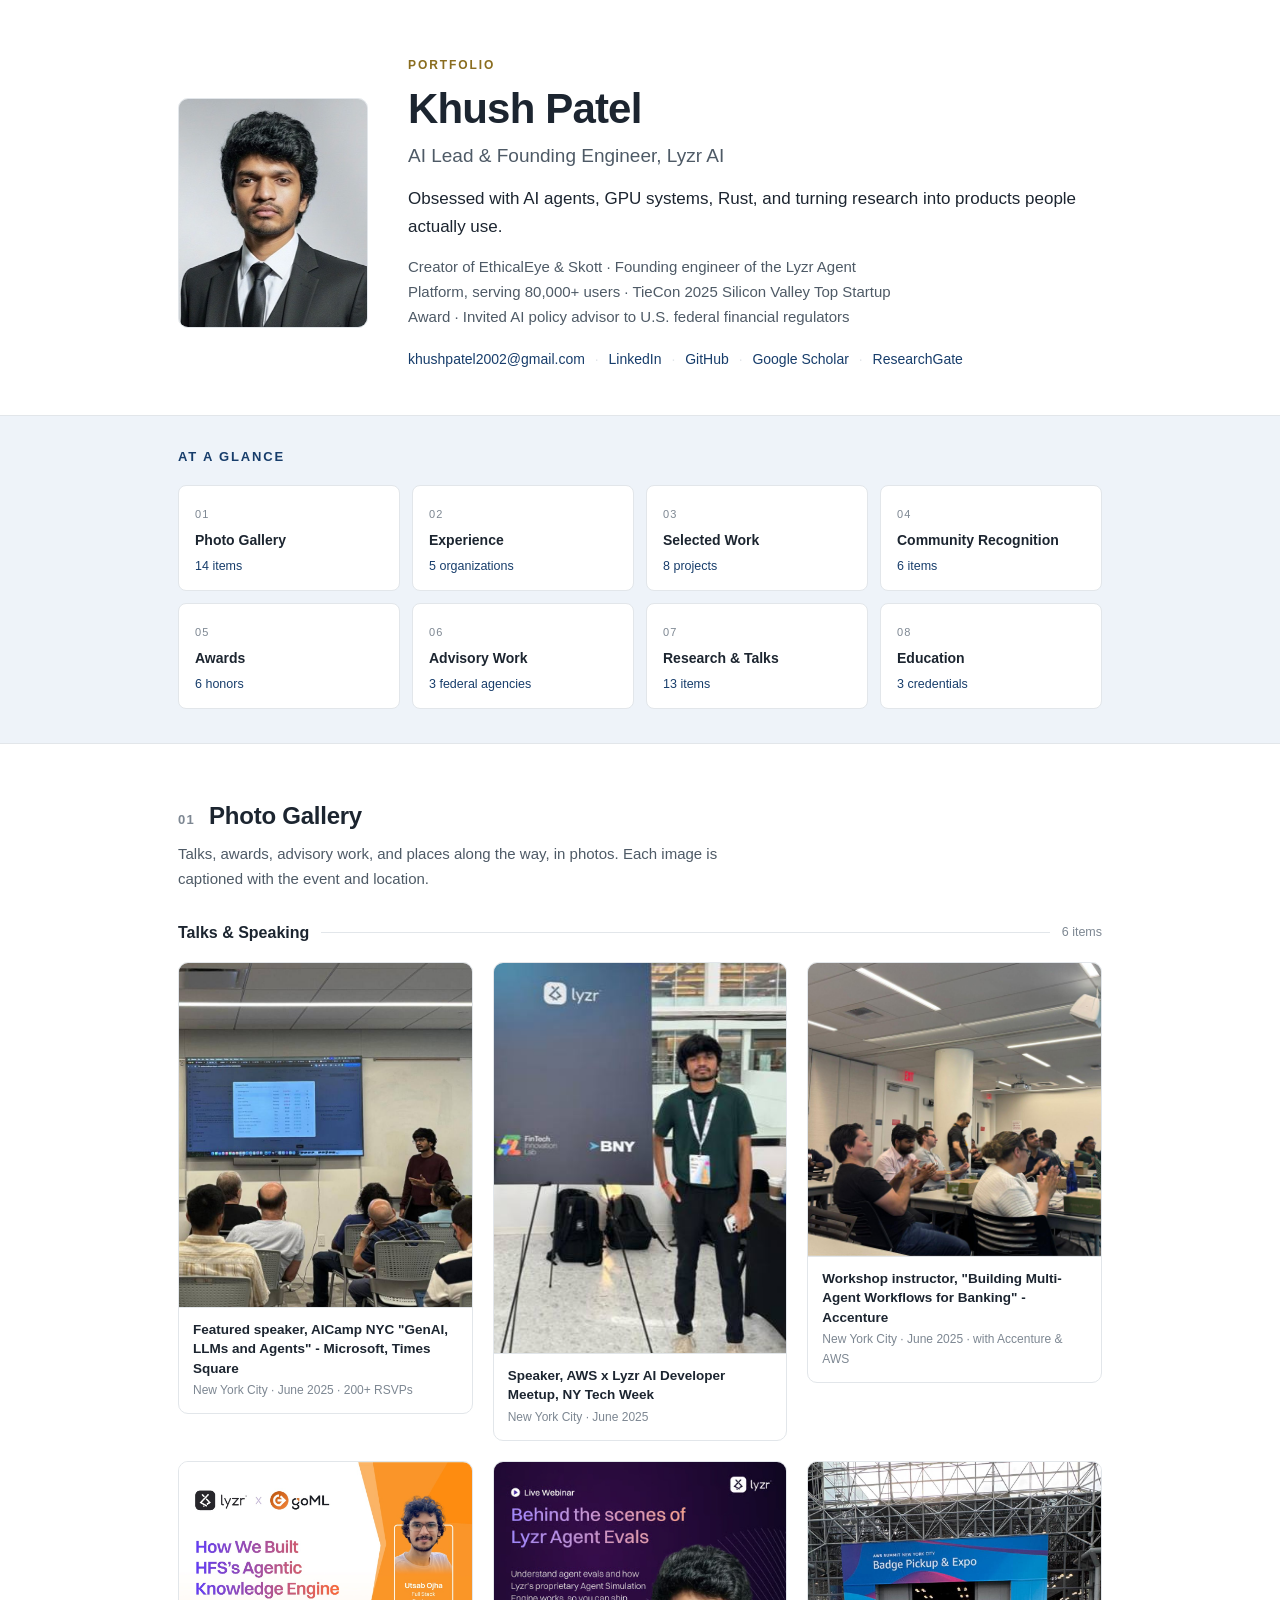
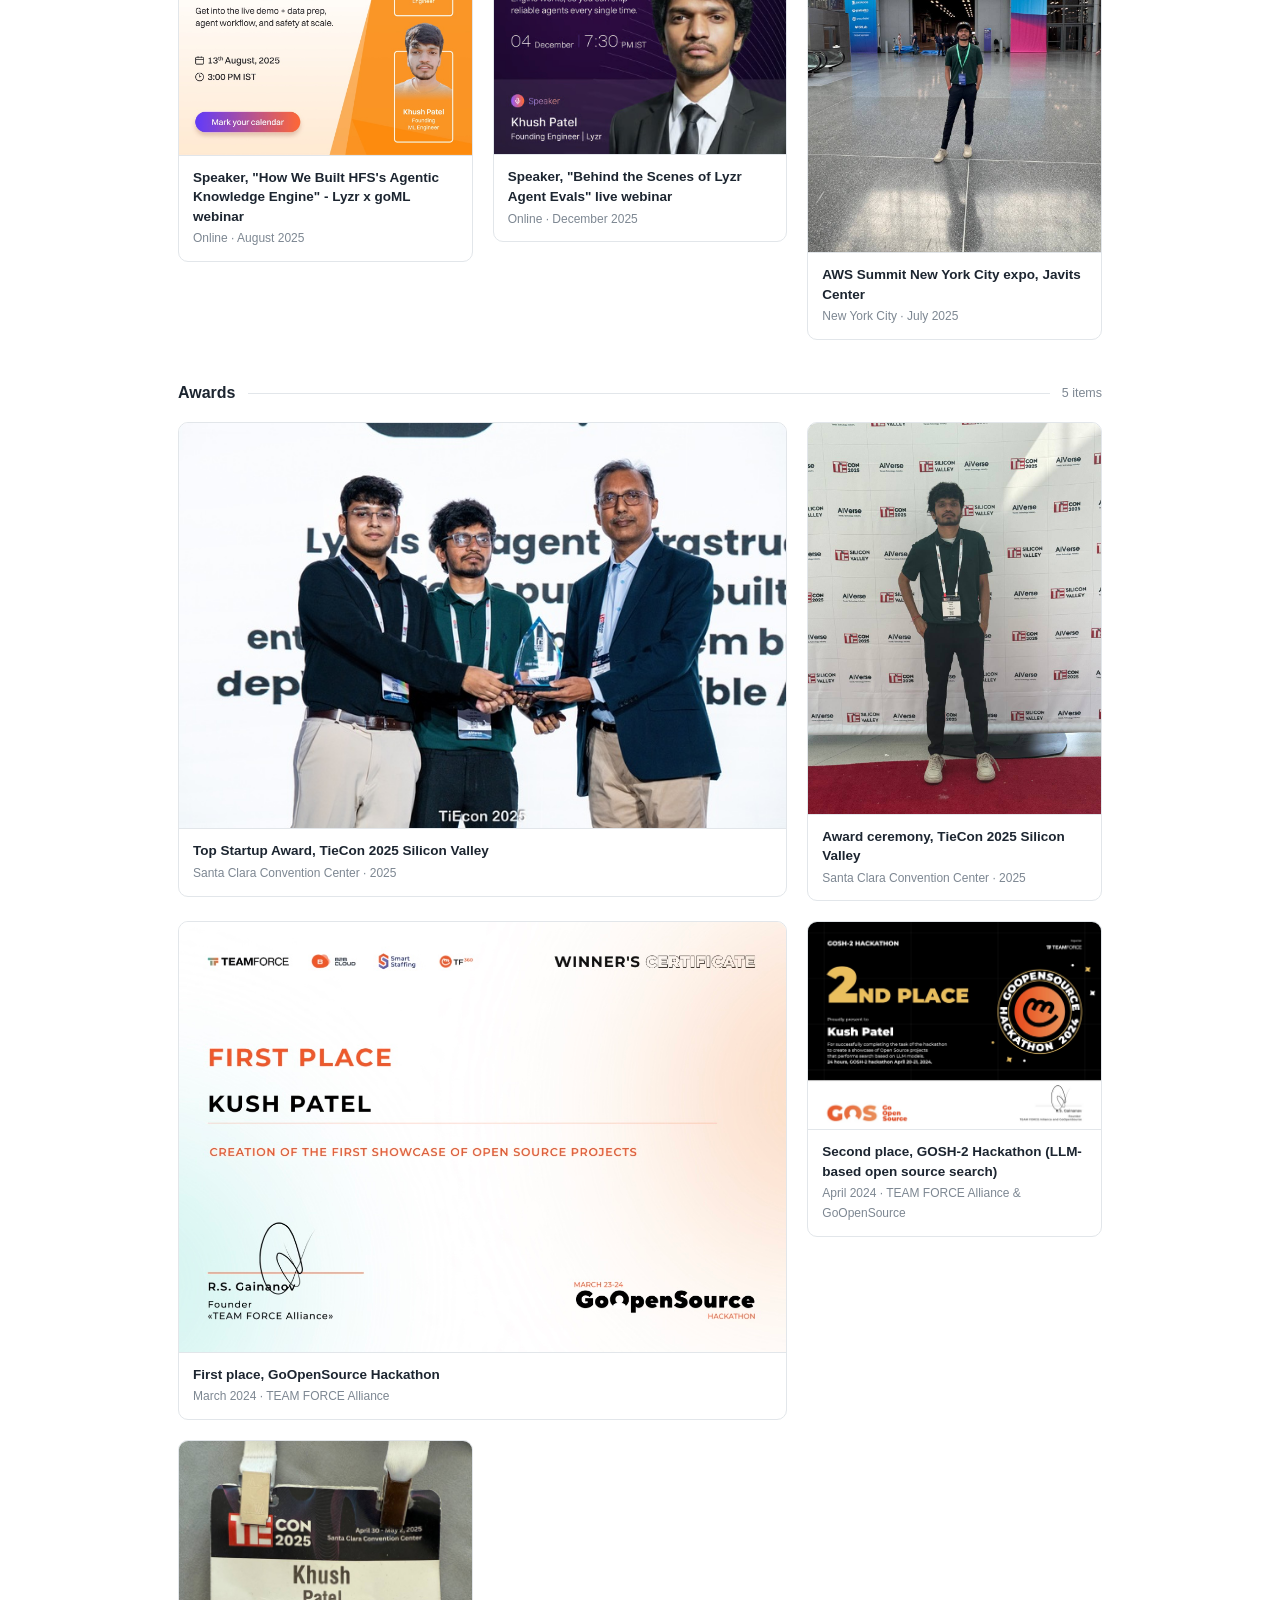
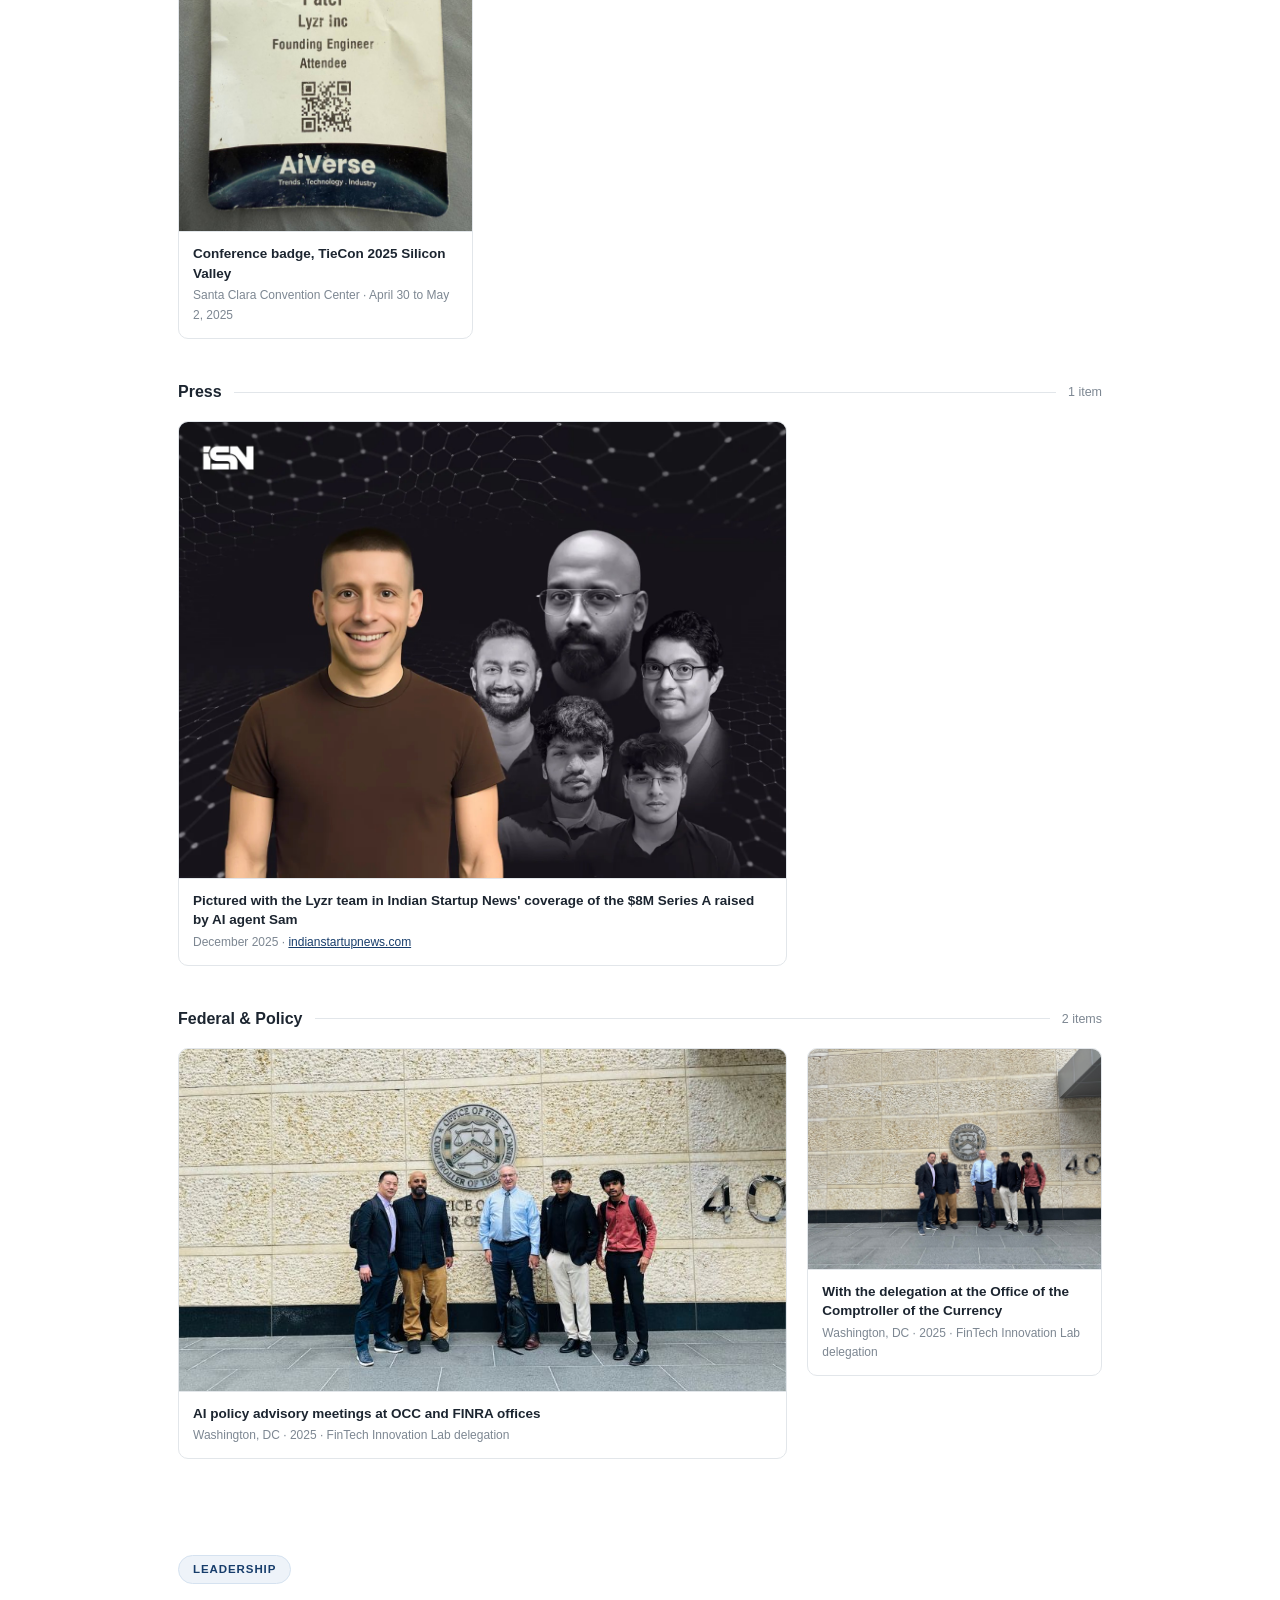
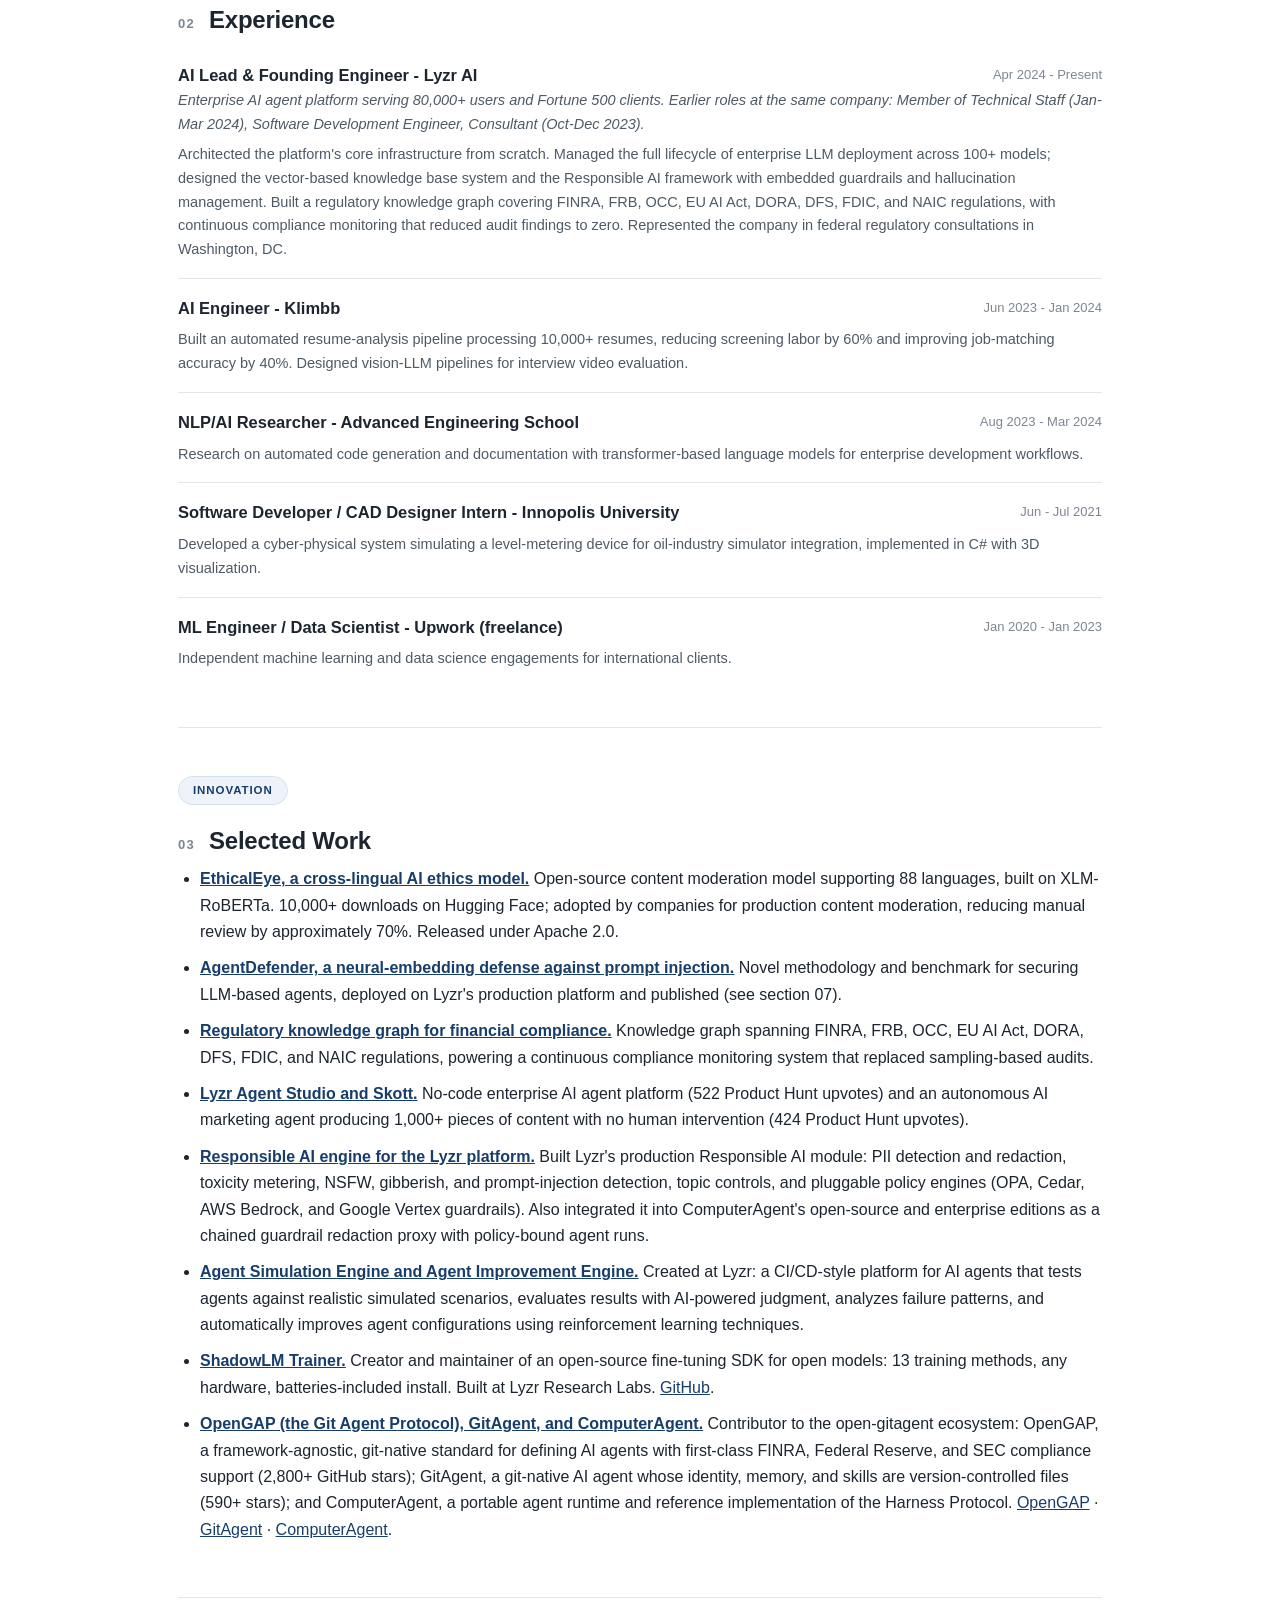
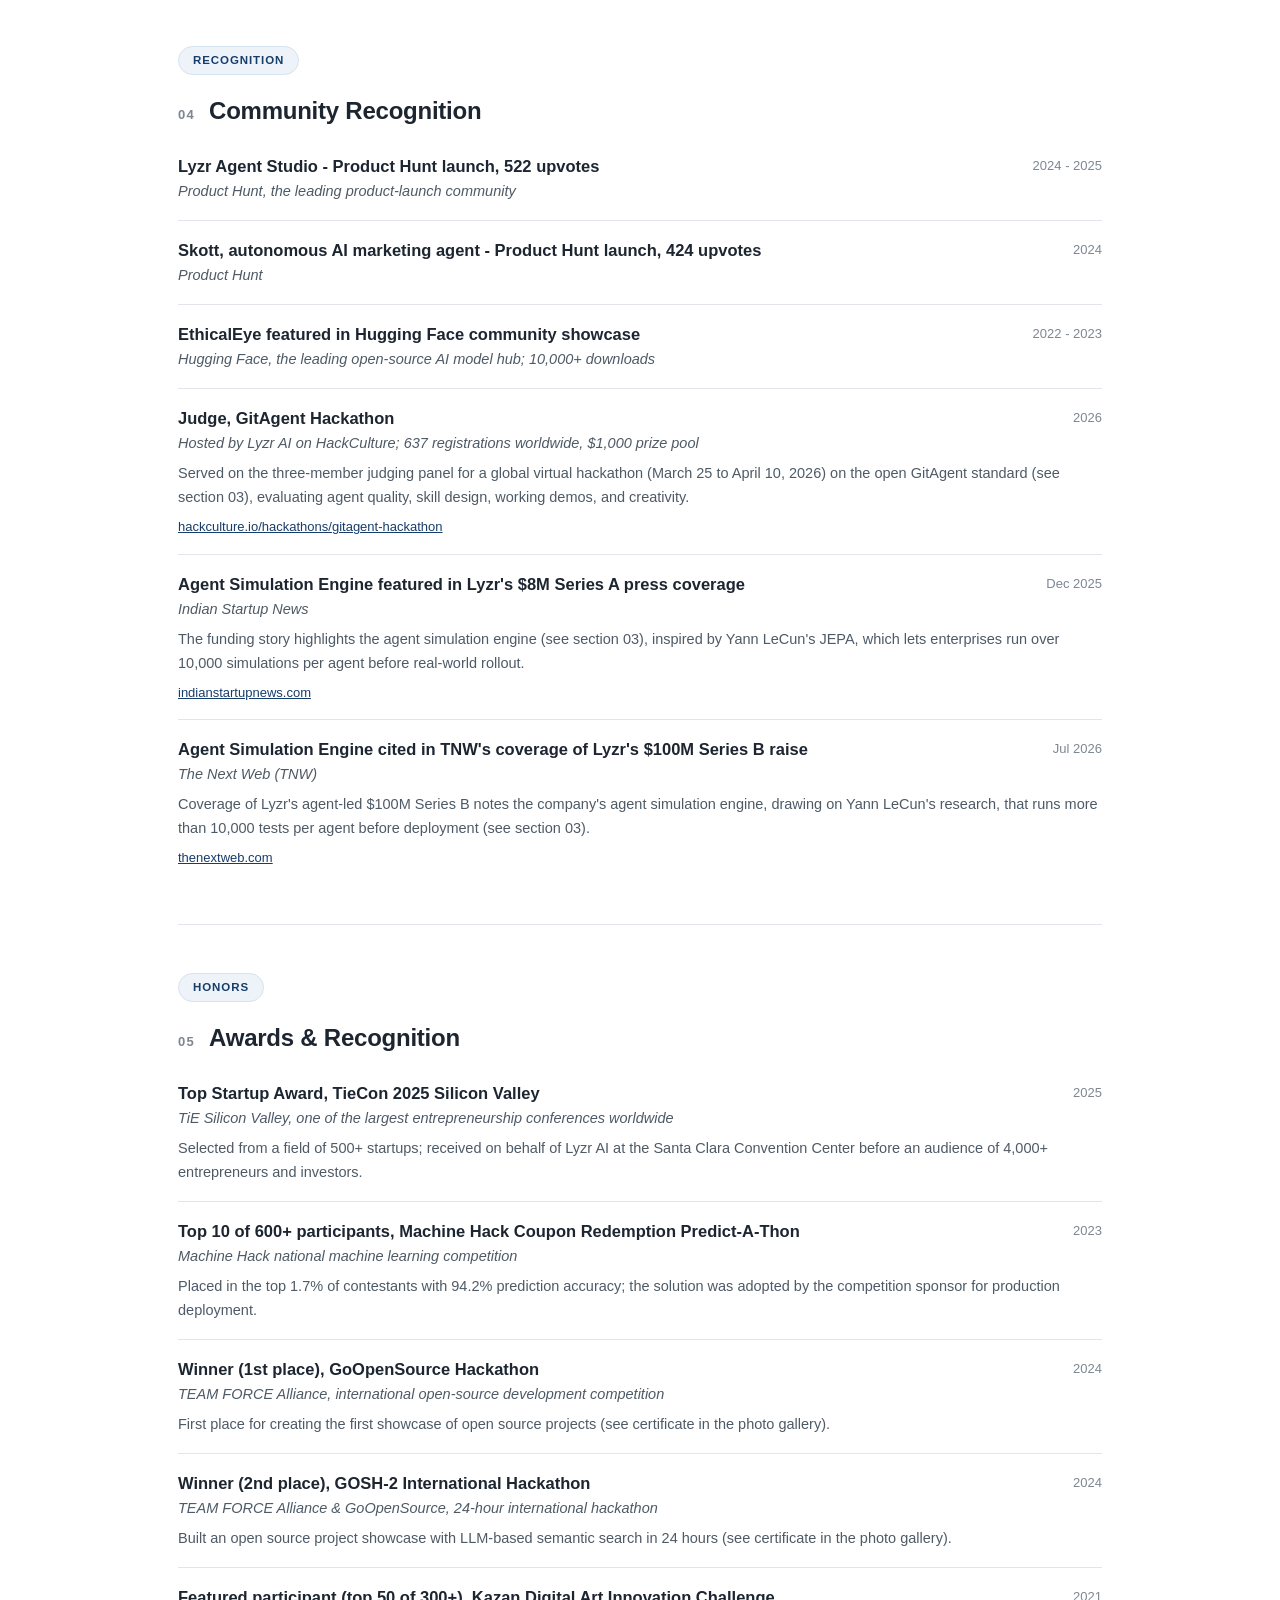
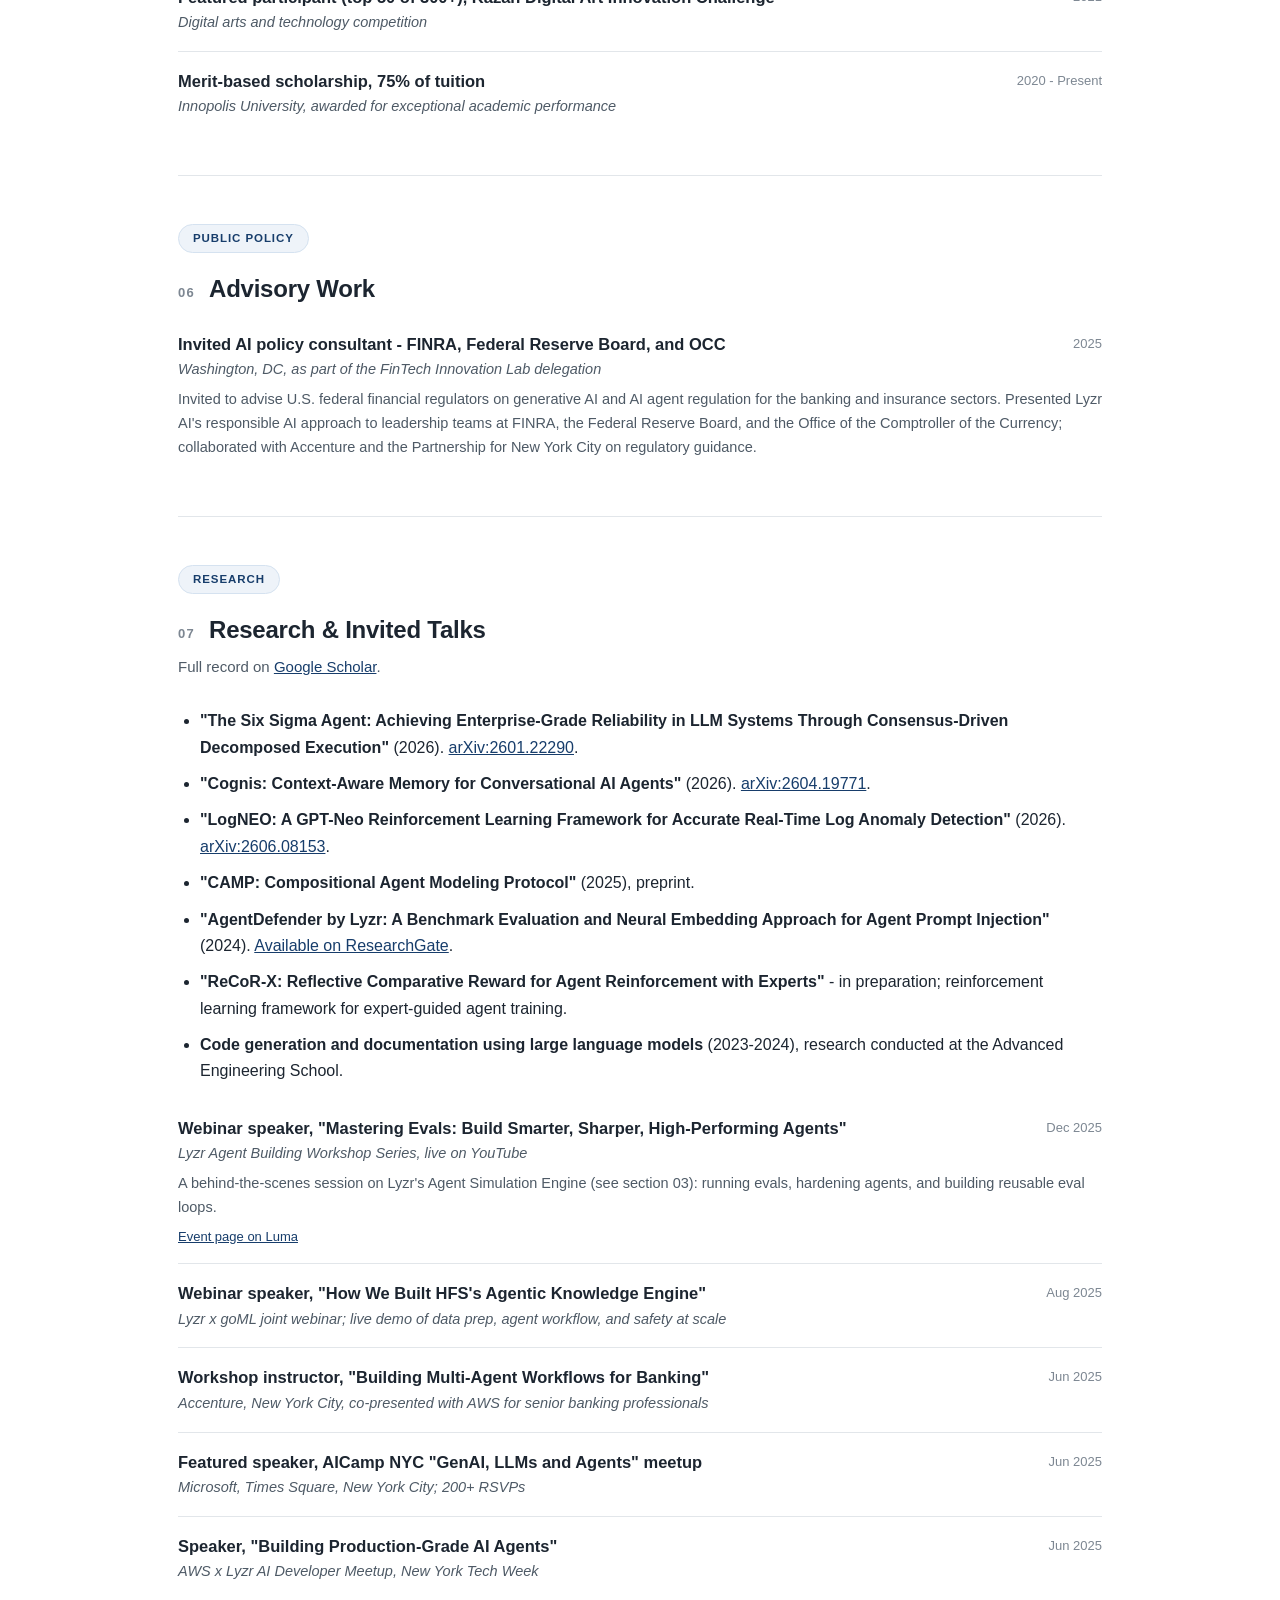
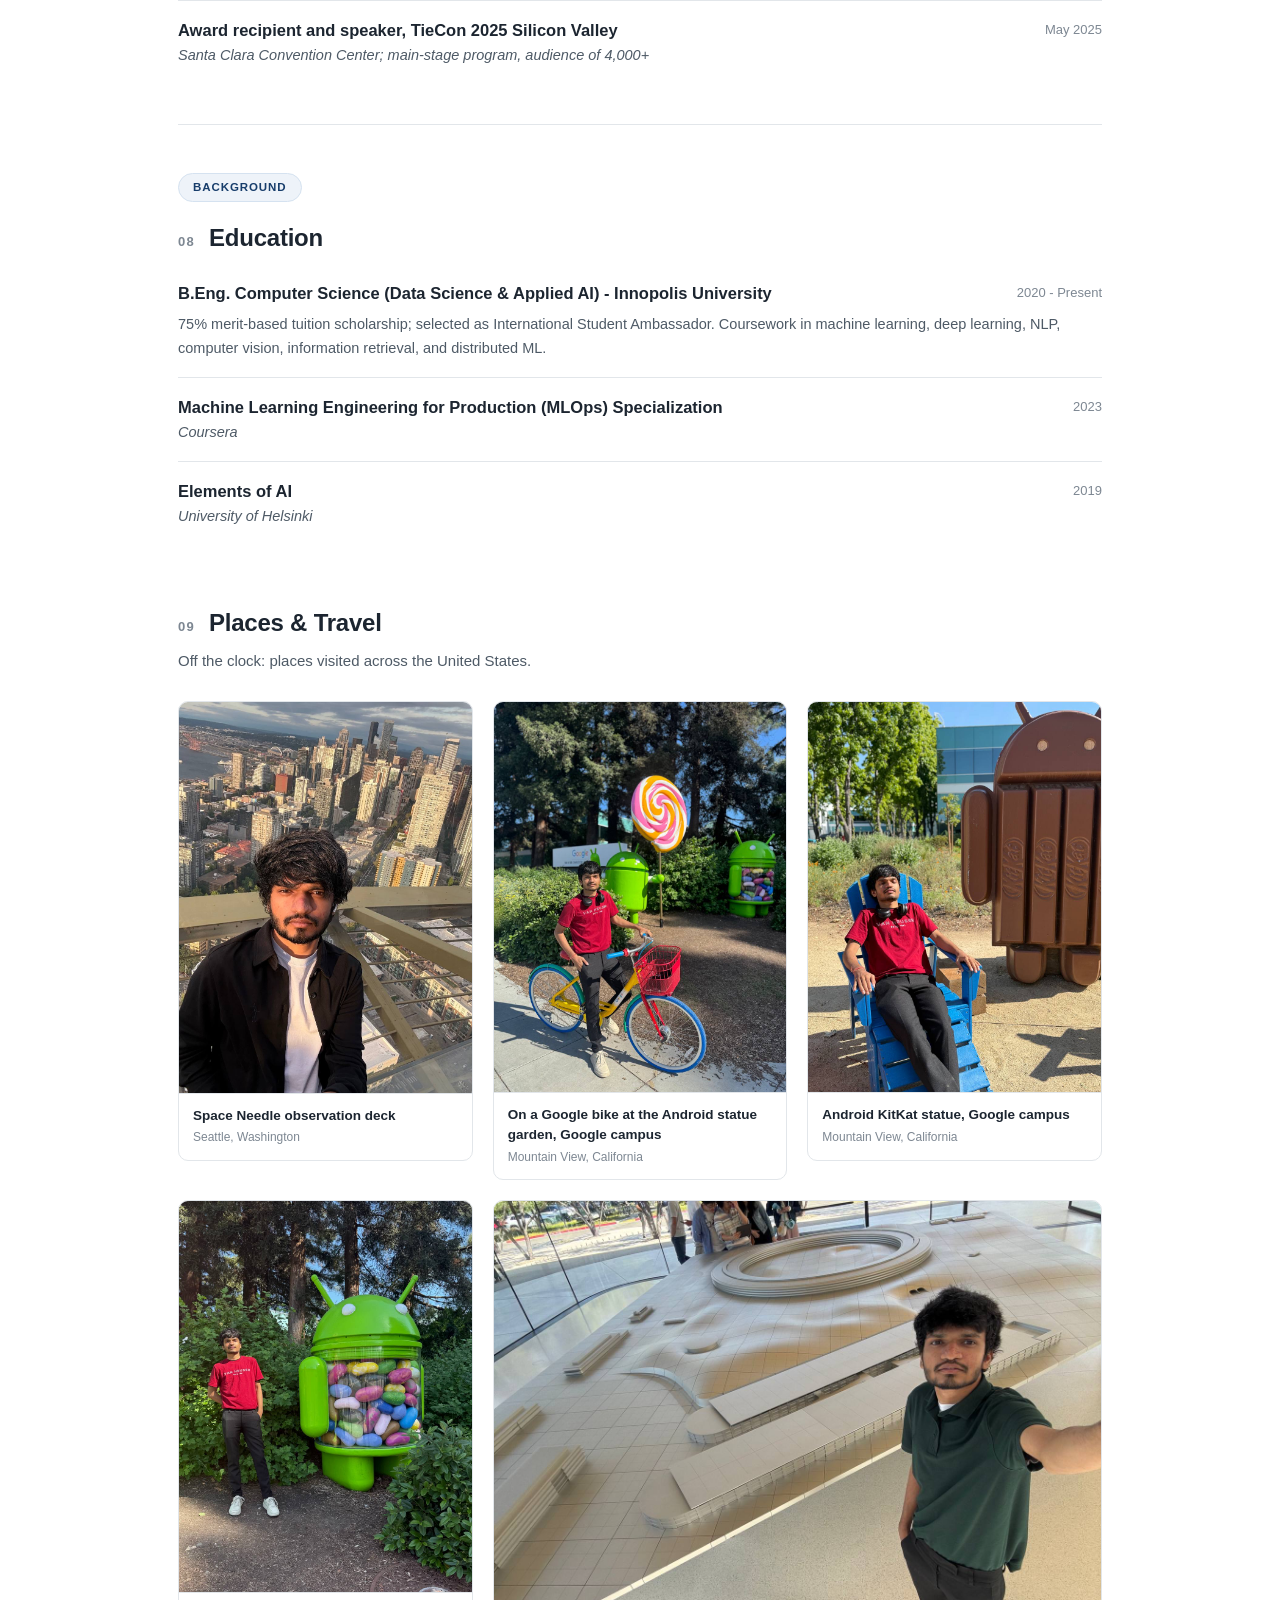
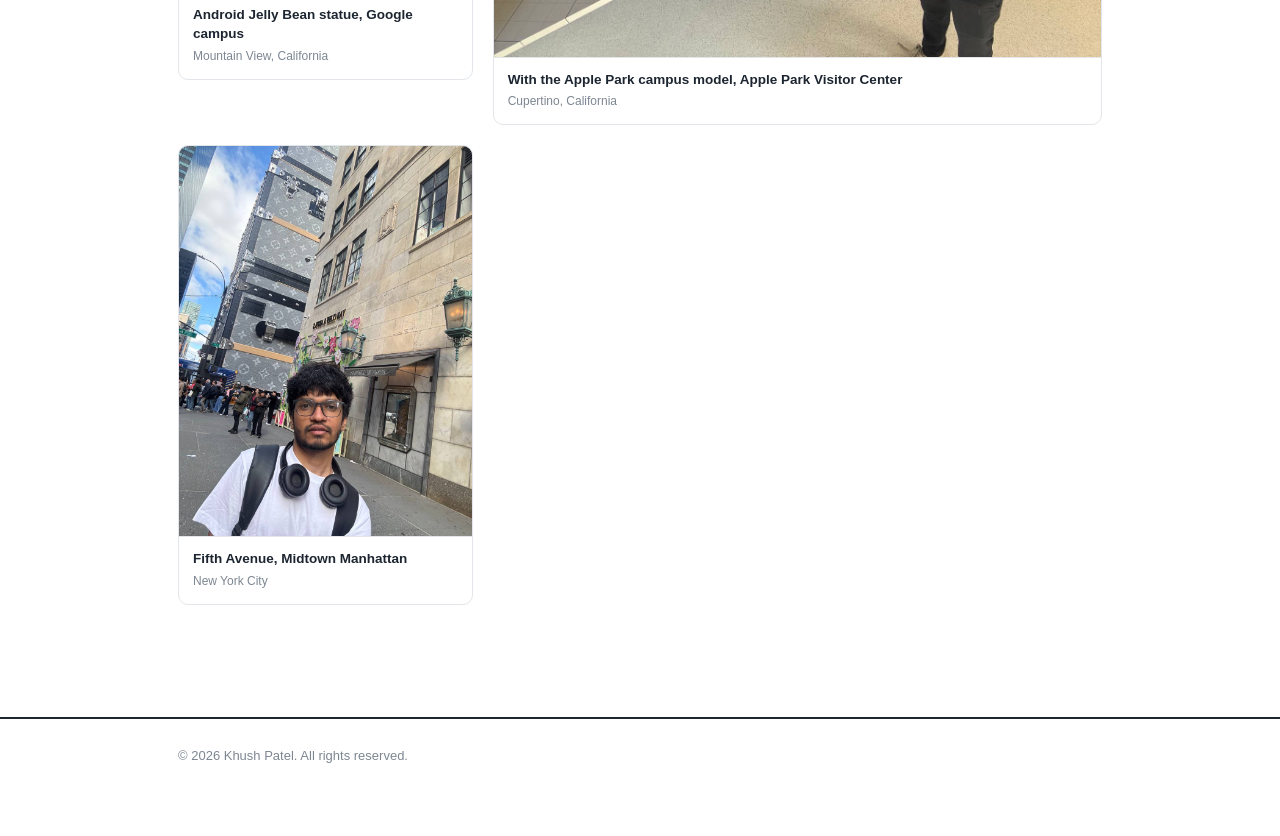
==== index.html @ 4180891f "Add 8 project detail pages with generator, link from homepage, extend sitemap Co-Authored-By: Claude" ====
<!DOCTYPE html>
<html lang="en">
<head>
  <meta charset="UTF-8">
  <!-- Google Tag Manager -->
  <script>(function(w,d,s,l,i){w[l]=w[l]||[];w[l].push({'gtm.start':
  new Date().getTime(),event:'gtm.js'});var f=d.getElementsByTagName(s)[0],
  j=d.createElement(s),dl=l!='dataLayer'?'&l='+l:'';j.async=true;j.src=
  'https://www.googletagmanager.com/gtm.js?id='+i+dl;f.parentNode.insertBefore(j,f);
  })(window,document,'script','dataLayer','GTM-KSL8TTNW');</script>
  <!-- End Google Tag Manager -->
  <meta name="google-site-verification" content="T7NOsmkoZAfjxj6PrZEihN4OUilS_wV3Lu-nWcouKb0">
  <meta name="viewport" content="width=device-width, initial-scale=1.0">
  <title>Khush Patel | AI Lead &amp; Founding Engineer at Lyzr AI</title>
  <meta name="description" content="Personal portfolio of Khush Patel, AI Lead and Founding Engineer at Lyzr AI: experience, products, awards, research publications, invited talks, and federal AI policy advisory work.">
  <meta name="author" content="Khush Patel">
  <link rel="canonical" href="https://patelkhush.com/">
  <link rel="icon" href="data:image/svg+xml,<svg xmlns=%22http://www.w3.org/2000/svg%22 viewBox=%220 0 100 100%22><text y=%22.9em%22 font-size=%2290%22>🤖</text></svg>">
  <meta property="og:type" content="profile">
  <meta property="og:site_name" content="Khush Patel">
  <meta property="og:title" content="Khush Patel | AI Lead &amp; Founding Engineer at Lyzr AI">
  <meta property="og:description" content="AI Lead and Founding Engineer at Lyzr AI. Enterprise multi-agent systems, award-winning products, research publications, and invited talks.">
  <meta property="og:url" content="https://patelkhush.com/">
  <meta property="og:image" content="https://patelkhush.com/images/khush-patel-portrait.jpg">
  <meta name="twitter:card" content="summary_large_image">
  <meta name="twitter:title" content="Khush Patel | AI Lead &amp; Founding Engineer at Lyzr AI">
  <meta name="twitter:description" content="AI Lead and Founding Engineer at Lyzr AI. Enterprise multi-agent systems, award-winning products, research publications, and invited talks.">
  <meta name="twitter:image" content="https://patelkhush.com/images/khush-patel-portrait.jpg">
  <script type="application/ld+json">
  {
    "@context": "https://schema.org",
    "@type": "Person",
    "name": "Khush Patel",
    "url": "https://patelkhush.com/",
    "image": "https://patelkhush.com/images/khush-patel-portrait.jpg",
    "jobTitle": "AI Lead & Founding Engineer",
    "worksFor": { "@type": "Organization", "name": "Lyzr AI", "url": "https://www.lyzr.ai/" },
    "alumniOf": { "@type": "CollegeOrUniversity", "name": "Innopolis University" },
    "email": "mailto:khushpatel2002@gmail.com",
    "knowsAbout": ["Artificial Intelligence", "Multi-Agent Systems", "Large Language Models", "Machine Learning", "Responsible AI"],
    "award": ["TieCon 2025 Silicon Valley Top Startup Award"],
    "sameAs": [
      "https://www.linkedin.com/in/khush-patel-kp/",
      "https://github.com/khushpatel2002",
      "https://scholar.google.com/citations?user=Sar3xlcAAAAJ"
    ]
  }
  </script>
  <link rel="stylesheet" href="style.css">
</head>
<body>
<!-- Google Tag Manager (noscript) -->
<noscript><iframe src="https://www.googletagmanager.com/ns.html?id=GTM-KSL8TTNW"
height="0" width="0" style="display:none;visibility:hidden"></iframe></noscript>
<!-- End Google Tag Manager (noscript) -->

<!-- ================= HEADER ================= -->
<header class="hero">
  <div class="wrap hero-grid">
    <div class="portrait">
      <img src="images/khush-patel-portrait.jpg" alt="Portrait of Khush Patel">
    </div>
    <div>
      <div class="kicker">Portfolio</div>
      <h1>Khush Patel</h1>
      <div class="role">AI Lead &amp; Founding Engineer, Lyzr AI</div>
      <p class="loveline">Obsessed with AI agents, GPU systems, Rust, and turning research into products people actually use.</p>
      <p class="summary">Creator of EthicalEye &amp; Skott &middot; Founding engineer of the Lyzr Agent Platform, serving 80,000+ users &middot; TieCon 2025 Silicon Valley Top Startup Award &middot; Invited AI policy advisor to U.S. federal financial regulators</p>
      <div class="contact-line">
        <a href="mailto:khushpatel2002@gmail.com">khushpatel2002@gmail.com</a> <span>&middot;</span>
        <a href="https://www.linkedin.com/in/khush-patel-kp/">LinkedIn</a> <span>&middot;</span>
        <a href="https://github.com/khushpatel2002">GitHub</a> <span>&middot;</span>
        <a href="https://scholar.google.com/citations?user=Sar3xlcAAAAJ&amp;hl=en">Google Scholar</a> <span>&middot;</span>
        <a href="https://www.researchgate.net/publication/388554578_AgentDefender_by_Lyzr_A_Benchmark_Evaluation_and_Neural_Embedding_Approach_for_Agent_Prompt_Injection">ResearchGate</a>
      </div>
    </div>
  </div>
</header>

<!-- ================= EVIDENCE INDEX ================= -->
<div class="index">
  <div class="wrap">
    <h2>At a Glance</h2>
    <div class="index-grid">
      <a href="#gallery"><span class="num">01</span><span class="lbl">Photo Gallery</span><span class="cnt">14 items</span></a>
      <a href="#role"><span class="num">02</span><span class="lbl">Experience</span><span class="cnt">5 organizations</span></a>
      <a href="#contributions"><span class="num">03</span><span class="lbl">Selected Work</span><span class="cnt">8 projects</span></a>
      <a href="#press"><span class="num">04</span><span class="lbl">Community Recognition</span><span class="cnt">6 items</span></a>
      <a href="#awards"><span class="num">05</span><span class="lbl">Awards</span><span class="cnt">6 honors</span></a>
      <a href="#advisory"><span class="num">06</span><span class="lbl">Advisory Work</span><span class="cnt">3 federal agencies</span></a>
      <a href="#publications"><span class="num">07</span><span class="lbl">Research &amp; Talks</span><span class="cnt">13 items</span></a>
      <a href="#education"><span class="num">08</span><span class="lbl">Education</span><span class="cnt">3 credentials</span></a>
    </div>
  </div>
</div>

<main class="wrap">

  <!-- ================= GALLERY ================= -->
  <section class="gallery" id="gallery">
    <h2 class="sec"><span class="no">01</span> Photo Gallery</h2>
    <p class="sec-note">Talks, awards, advisory work, and places along the way, in photos. Each image is captioned with the event and location.</p>

    <div class="g-cat">
      <div class="g-cat-head"><h3>Talks &amp; Speaking</h3><span class="line"></span><span class="count">6 items</span></div>
      <div class="g-row">
        <figure class="ph">
          <div class="imgbox"><img src="images/khush-patel-speaking-aicamp-microsoft-nyc.jpg" alt="Khush Patel speaking at AICamp NYC, Microsoft Times Square" loading="lazy" decoding="async"></div>
          <figcaption>
            <div class="cap">Featured speaker, AICamp NYC "GenAI, LLMs and Agents" - Microsoft, Times Square</div>
            <div class="meta">New York City &middot; June 2025 &middot; 200+ RSVPs</div>
          </figcaption>
        </figure>
        <figure class="ph">
          <div class="imgbox"><img src="images/khush-patel-aws-lyzr-meetup-ny-tech-week.jpg" alt="Khush Patel at the AWS x Lyzr AI Developer Meetup during NY Tech Week" loading="lazy" decoding="async"></div>
          <figcaption>
            <div class="cap">Speaker, AWS x Lyzr AI Developer Meetup, NY Tech Week</div>
            <div class="meta">New York City &middot; June 2025</div>
          </figcaption>
        </figure>
        <figure class="ph">
          <div class="imgbox"><img src="images/khush-patel-accenture-banking-ai-workshop.jpg" alt="Khush Patel leading a banking AI workshop at Accenture NYC" loading="lazy" decoding="async"></div>
          <figcaption>
            <div class="cap">Workshop instructor, "Building Multi-Agent Workflows for Banking" - Accenture</div>
            <div class="meta">New York City &middot; June 2025 &middot; with Accenture &amp; AWS</div>
          </figcaption>
        </figure>
        <figure class="ph">
          <div class="imgbox"><img src="images/khush-patel-lyzr-goml-webinar-agentic-knowledge-engine.jpg" alt="Khush Patel, speaker on the Lyzr x goML webinar How We Built HFS's Agentic Knowledge Engine" loading="lazy" decoding="async"></div>
          <figcaption>
            <div class="cap">Speaker, "How We Built HFS's Agentic Knowledge Engine" - Lyzr x goML webinar</div>
            <div class="meta">Online &middot; August 2025</div>
          </figcaption>
        </figure>
        <figure class="ph">
          <div class="imgbox"><img src="images/khush-patel-lyzr-agent-evals-webinar.jpg" alt="Khush Patel, speaker on the Behind the Scenes of Lyzr Agent Evals live webinar" loading="lazy" decoding="async"></div>
          <figcaption>
            <div class="cap">Speaker, "Behind the Scenes of Lyzr Agent Evals" live webinar</div>
            <div class="meta">Online &middot; December 2025</div>
          </figcaption>
        </figure>
        <figure class="ph">
          <div class="imgbox"><img src="images/khush-patel-aws-summit-new-york-javits-center.jpg" alt="Khush Patel at the AWS Summit New York City expo, Javits Center" loading="lazy" decoding="async"></div>
          <figcaption>
            <div class="cap">AWS Summit New York City expo, Javits Center</div>
            <div class="meta">New York City &middot; July 2025</div>
          </figcaption>
        </figure>
      </div>
    </div>

    <div class="g-cat">
      <div class="g-cat-head"><h3>Awards</h3><span class="line"></span><span class="count">5 items</span></div>
      <div class="g-row">
        <figure class="ph wide">
          <div class="imgbox"><img src="images/khush-patel-tiecon-2025-top-startup-award.png" alt="Khush Patel receiving the TieCon 2025 Top Startup Award" loading="lazy" decoding="async"></div>
          <figcaption>
            <div class="cap">Top Startup Award, TieCon 2025 Silicon Valley</div>
            <div class="meta">Santa Clara Convention Center &middot; 2025</div>
          </figcaption>
        </figure>
        <figure class="ph">
          <div class="imgbox"><img src="images/khush-patel-tiecon-2025-ceremony.jpg" alt="Khush Patel at the TieCon 2025 award ceremony" loading="lazy" decoding="async"></div>
          <figcaption>
            <div class="cap">Award ceremony, TieCon 2025 Silicon Valley</div>
            <div class="meta">Santa Clara Convention Center &middot; 2025</div>
          </figcaption>
        </figure>
        <figure class="ph wide">
          <div class="imgbox"><img src="images/khush-patel-goopensource-hackathon-first-place.jpg" alt="Khush Patel first place winner's certificate, GoOpenSource Hackathon 2024" loading="lazy" decoding="async"></div>
          <figcaption>
            <div class="cap">First place, GoOpenSource Hackathon</div>
            <div class="meta">March 2024 &middot; TEAM FORCE Alliance</div>
          </figcaption>
        </figure>
        <figure class="ph">
          <div class="imgbox"><img src="images/khush-patel-gosh2-hackathon-second-place.jpg" alt="Khush Patel second place certificate, GOSH-2 Hackathon 2024" loading="lazy" decoding="async"></div>
          <figcaption>
            <div class="cap">Second place, GOSH-2 Hackathon (LLM-based open source search)</div>
            <div class="meta">April 2024 &middot; TEAM FORCE Alliance &amp; GoOpenSource</div>
          </figcaption>
        </figure>
        <figure class="ph">
          <div class="imgbox"><img src="images/khush-patel-tiecon-2025-badge.jpg" alt="Khush Patel's TieCon 2025 conference badge, Lyzr Inc Founding Engineer" loading="lazy" decoding="async"></div>
          <figcaption>
            <div class="cap">Conference badge, TieCon 2025 Silicon Valley</div>
            <div class="meta">Santa Clara Convention Center &middot; April 30 to May 2, 2025</div>
          </figcaption>
        </figure>
      </div>
    </div>

    <div class="g-cat">
      <div class="g-cat-head"><h3>Press</h3><span class="line"></span><span class="count">1 item</span></div>
      <div class="g-row">
        <figure class="ph wide">
          <div class="imgbox"><img src="images/khush-patel-lyzr-team-indian-startup-news-series-a.jpg" alt="Khush Patel pictured with the Lyzr AI team in Indian Startup News coverage of the $8M Series A" loading="lazy" decoding="async"></div>
          <figcaption>
            <div class="cap">Pictured with the Lyzr team in Indian Startup News' coverage of the $8M Series A raised by AI agent Sam</div>
            <div class="meta">December 2025 &middot; <a href="https://indianstartupnews.com/funding/no-pitch-decks-no-investor-calls-ai-agent-sam-raises-8-million-for-lyzr-ai-check-how-10609263">indianstartupnews.com</a></div>
          </figcaption>
        </figure>
      </div>
    </div>

    <div class="g-cat">
      <div class="g-cat-head"><h3>Federal &amp; Policy</h3><span class="line"></span><span class="count">2 items</span></div>
      <div class="g-row">
        <figure class="ph wide">
          <div class="imgbox"><img src="images/khush-patel-federal-ai-advisory-washington-dc.png" alt="Khush Patel with the AI policy advisory delegation at federal offices in Washington DC" loading="lazy" decoding="async"></div>
          <figcaption>
            <div class="cap">AI policy advisory meetings at OCC and FINRA offices</div>
            <div class="meta">Washington, DC &middot; 2025 &middot; FinTech Innovation Lab delegation</div>
          </figcaption>
        </figure>
        <figure class="ph">
          <div class="imgbox"><img src="images/khush-patel-occ-delegation-washington-dc.jpg" alt="Khush Patel with the delegation at the Office of the Comptroller of the Currency, Washington DC" loading="lazy" decoding="async"></div>
          <figcaption>
            <div class="cap">With the delegation at the Office of the Comptroller of the Currency</div>
            <div class="meta">Washington, DC &middot; 2025 &middot; FinTech Innovation Lab delegation</div>
          </figcaption>
        </figure>
      </div>
    </div>

  </section>

  <!-- ================= CRITICAL ROLES ================= -->
  <section class="doc" id="role">
    <span class="crit-tag">Leadership</span>
    <h2 class="sec"><span class="no">02</span> Experience</h2>
    <div class="entry">
      <div class="top">
        <span class="title">AI Lead &amp; Founding Engineer - Lyzr AI</span>
        <span class="date">Apr 2024 - Present</span>
      </div>
      <div class="org">Enterprise AI agent platform serving 80,000+ users and Fortune 500 clients. Earlier roles at the same company: Member of Technical Staff (Jan-Mar 2024), Software Development Engineer, Consultant (Oct-Dec 2023).</div>
      <div class="desc">Architected the platform's core infrastructure from scratch. Managed the full lifecycle of enterprise LLM deployment across 100+ models; designed the vector-based knowledge base system and the Responsible AI framework with embedded guardrails and hallucination management. Built a regulatory knowledge graph covering FINRA, FRB, OCC, EU AI Act, DORA, DFS, FDIC, and NAIC regulations, with continuous compliance monitoring that reduced audit findings to zero. Represented the company in federal regulatory consultations in Washington, DC.</div>
    </div>
    <div class="entry">
      <div class="top">
        <span class="title">AI Engineer - Klimbb</span>
        <span class="date">Jun 2023 - Jan 2024</span>
      </div>
      <div class="desc">Built an automated resume-analysis pipeline processing 10,000+ resumes, reducing screening labor by 60% and improving job-matching accuracy by 40%. Designed vision-LLM pipelines for interview video evaluation.</div>
    </div>
    <div class="entry">
      <div class="top">
        <span class="title">NLP/AI Researcher - Advanced Engineering School</span>
        <span class="date">Aug 2023 - Mar 2024</span>
      </div>
      <div class="desc">Research on automated code generation and documentation with transformer-based language models for enterprise development workflows.</div>
    </div>
    <div class="entry">
      <div class="top">
        <span class="title">Software Developer / CAD Designer Intern - Innopolis University</span>
        <span class="date">Jun - Jul 2021</span>
      </div>
      <div class="desc">Developed a cyber-physical system simulating a level-metering device for oil-industry simulator integration, implemented in C# with 3D visualization.</div>
    </div>
    <div class="entry">
      <div class="top">
        <span class="title">ML Engineer / Data Scientist - Upwork (freelance)</span>
        <span class="date">Jan 2020 - Jan 2023</span>
      </div>
      <div class="desc">Independent machine learning and data science engagements for international clients.</div>
    </div>
  </section>

  <!-- ================= CONTRIBUTIONS ================= -->
  <section class="doc" id="contributions">
    <span class="crit-tag">Innovation</span>
    <h2 class="sec"><span class="no">03</span> Selected Work</h2>
    <ul class="std">
      <li><strong><a href="/ethicaleye/">EthicalEye, a cross-lingual AI ethics model.</a></strong> Open-source content moderation model supporting 88 languages, built on XLM-RoBERTa. 10,000+ downloads on Hugging Face; adopted by companies for production content moderation, reducing manual review by approximately 70%. Released under Apache 2.0.</li>
      <li><strong><a href="/agentdefender/">AgentDefender, a neural-embedding defense against prompt injection.</a></strong> Novel methodology and benchmark for securing LLM-based agents, deployed on Lyzr's production platform and published (see section 07).</li>
      <li><strong><a href="/regulatory-knowledge-graph/">Regulatory knowledge graph for financial compliance.</a></strong> Knowledge graph spanning FINRA, FRB, OCC, EU AI Act, DORA, DFS, FDIC, and NAIC regulations, powering a continuous compliance monitoring system that replaced sampling-based audits.</li>
      <li><strong><a href="/lyzr-agent-studio-and-skott/">Lyzr Agent Studio and Skott.</a></strong> No-code enterprise AI agent platform (522 Product Hunt upvotes) and an autonomous AI marketing agent producing 1,000+ pieces of content with no human intervention (424 Product Hunt upvotes).</li>
      <li><strong><a href="/responsible-ai-engine/">Responsible AI engine for the Lyzr platform.</a></strong> Built Lyzr's production Responsible AI module: PII detection and redaction, toxicity metering, NSFW, gibberish, and prompt-injection detection, topic controls, and pluggable policy engines (OPA, Cedar, AWS Bedrock, and Google Vertex guardrails). Also integrated it into ComputerAgent's open-source and enterprise editions as a chained guardrail redaction proxy with policy-bound agent runs.</li>
      <li><strong><a href="/agent-simulation-engine/">Agent Simulation Engine and Agent Improvement Engine.</a></strong> Created at Lyzr: a CI/CD-style platform for AI agents that tests agents against realistic simulated scenarios, evaluates results with AI-powered judgment, analyzes failure patterns, and automatically improves agent configurations using reinforcement learning techniques.</li>
      <li><strong><a href="/shadowlm/">ShadowLM Trainer.</a></strong> Creator and maintainer of an open-source fine-tuning SDK for open models: 13 training methods, any hardware, batteries-included install. Built at Lyzr Research Labs. <a href="https://github.com/open-gitagent/shadowLM">GitHub</a>.</li>
      <li><strong><a href="/opengap-gitagent-computeragent/">OpenGAP (the Git Agent Protocol), GitAgent, and ComputerAgent.</a></strong> Contributor to the open-gitagent ecosystem: OpenGAP, a framework-agnostic, git-native standard for defining AI agents with first-class FINRA, Federal Reserve, and SEC compliance support (2,800+ GitHub stars); GitAgent, a git-native AI agent whose identity, memory, and skills are version-controlled files (590+ stars); and ComputerAgent, a portable agent runtime and reference implementation of the Harness Protocol. <a href="https://github.com/open-gitagent/opengap">OpenGAP</a> &middot; <a href="https://github.com/open-gitagent/gitagent">GitAgent</a> &middot; <a href="https://github.com/open-gitagent/ComputerAgent">ComputerAgent</a>.</li>
    </ul>
  </section>

  <!-- ================= COMMUNITY RECOGNITION ================= -->
  <section class="doc" id="press">
    <span class="crit-tag">Recognition</span>
    <h2 class="sec"><span class="no">04</span> Community Recognition</h2>
    <div class="entry">
      <div class="top">
        <span class="title">Lyzr Agent Studio - Product Hunt launch, 522 upvotes</span>
        <span class="date">2024 - 2025</span>
      </div>
      <div class="org">Product Hunt, the leading product-launch community</div>
    </div>
    <div class="entry">
      <div class="top">
        <span class="title">Skott, autonomous AI marketing agent - Product Hunt launch, 424 upvotes</span>
        <span class="date">2024</span>
      </div>
      <div class="org">Product Hunt</div>
    </div>
    <div class="entry">
      <div class="top">
        <span class="title">EthicalEye featured in Hugging Face community showcase</span>
        <span class="date">2022 - 2023</span>
      </div>
      <div class="org">Hugging Face, the leading open-source AI model hub; 10,000+ downloads</div>
    </div>
    <div class="entry">
      <div class="top">
        <span class="title">Judge, GitAgent Hackathon</span>
        <span class="date">2026</span>
      </div>
      <div class="org">Hosted by Lyzr AI on HackCulture; 637 registrations worldwide, $1,000 prize pool</div>
      <div class="desc">Served on the three-member judging panel for a global virtual hackathon (March 25 to April 10, 2026) on the open GitAgent standard (see section 03), evaluating agent quality, skill design, working demos, and creativity.</div>
      <div class="src"><a href="https://hackculture.io/hackathons/gitagent-hackathon">hackculture.io/hackathons/gitagent-hackathon</a></div>
    </div>
    <div class="entry">
      <div class="top">
        <span class="title">Agent Simulation Engine featured in Lyzr's $8M Series A press coverage</span>
        <span class="date">Dec 2025</span>
      </div>
      <div class="org">Indian Startup News</div>
      <div class="desc">The funding story highlights the agent simulation engine (see section 03), inspired by Yann LeCun's JEPA, which lets enterprises run over 10,000 simulations per agent before real-world rollout.</div>
      <div class="src"><a href="https://indianstartupnews.com/funding/no-pitch-decks-no-investor-calls-ai-agent-sam-raises-8-million-for-lyzr-ai-check-how-10609263">indianstartupnews.com</a></div>
    </div>
    <div class="entry">
      <div class="top">
        <span class="title">Agent Simulation Engine cited in TNW's coverage of Lyzr's $100M Series B raise</span>
        <span class="date">Jul 2026</span>
      </div>
      <div class="org">The Next Web (TNW)</div>
      <div class="desc">Coverage of Lyzr's agent-led $100M Series B notes the company's agent simulation engine, drawing on Yann LeCun's research, that runs more than 10,000 tests per agent before deployment (see section 03).</div>
      <div class="src"><a href="https://thenextweb.com/news/lyzr-ai-agent-100-million-series-b">thenextweb.com</a></div>
    </div>
  </section>

  <!-- ================= AWARDS ================= -->
  <section class="doc" id="awards">
    <span class="crit-tag">Honors</span>
    <h2 class="sec"><span class="no">05</span> Awards &amp; Recognition</h2>
    <div class="entry">
      <div class="top">
        <span class="title">Top Startup Award, TieCon 2025 Silicon Valley</span>
        <span class="date">2025</span>
      </div>
      <div class="org">TiE Silicon Valley, one of the largest entrepreneurship conferences worldwide</div>
      <div class="desc">Selected from a field of 500+ startups; received on behalf of Lyzr AI at the Santa Clara Convention Center before an audience of 4,000+ entrepreneurs and investors.</div>
    </div>
    <div class="entry">
      <div class="top">
        <span class="title">Top 10 of 600+ participants, Machine Hack Coupon Redemption Predict-A-Thon</span>
        <span class="date">2023</span>
      </div>
      <div class="org">Machine Hack national machine learning competition</div>
      <div class="desc">Placed in the top 1.7% of contestants with 94.2% prediction accuracy; the solution was adopted by the competition sponsor for production deployment.</div>
    </div>
    <div class="entry">
      <div class="top">
        <span class="title">Winner (1st place), GoOpenSource Hackathon</span>
        <span class="date">2024</span>
      </div>
      <div class="org">TEAM FORCE Alliance, international open-source development competition</div>
      <div class="desc">First place for creating the first showcase of open source projects (see certificate in the photo gallery).</div>
    </div>
    <div class="entry">
      <div class="top">
        <span class="title">Winner (2nd place), GOSH-2 International Hackathon</span>
        <span class="date">2024</span>
      </div>
      <div class="org">TEAM FORCE Alliance &amp; GoOpenSource, 24-hour international hackathon</div>
      <div class="desc">Built an open source project showcase with LLM-based semantic search in 24 hours (see certificate in the photo gallery).</div>
    </div>
    <div class="entry">
      <div class="top">
        <span class="title">Featured participant (top 50 of 300+), Kazan Digital Art Innovation Challenge</span>
        <span class="date">2021</span>
      </div>
      <div class="org">Digital arts and technology competition</div>
    </div>
    <div class="entry">
      <div class="top">
        <span class="title">Merit-based scholarship, 75% of tuition</span>
        <span class="date">2020 - Present</span>
      </div>
      <div class="org">Innopolis University, awarded for exceptional academic performance</div>
    </div>
  </section>

  <!-- ================= FEDERAL ADVISORY ================= -->
  <section class="doc" id="advisory">
    <span class="crit-tag">Public Policy</span>
    <h2 class="sec"><span class="no">06</span> Advisory Work</h2>
    <div class="entry">
      <div class="top">
        <span class="title">Invited AI policy consultant - FINRA, Federal Reserve Board, and OCC</span>
        <span class="date">2025</span>
      </div>
      <div class="org">Washington, DC, as part of the FinTech Innovation Lab delegation</div>
      <div class="desc">Invited to advise U.S. federal financial regulators on generative AI and AI agent regulation for the banking and insurance sectors. Presented Lyzr AI's responsible AI approach to leadership teams at FINRA, the Federal Reserve Board, and the Office of the Comptroller of the Currency; collaborated with Accenture and the Partnership for New York City on regulatory guidance.</div>
    </div>
  </section>

  <!-- ================= PUBLICATIONS ================= -->
  <section class="doc" id="publications">
    <span class="crit-tag">Research</span>
    <h2 class="sec"><span class="no">07</span> Research &amp; Invited Talks</h2>
    <p class="sec-note">Full record on <a href="https://scholar.google.com/citations?user=Sar3xlcAAAAJ&amp;hl=en">Google Scholar</a>.</p>
    <ul class="std">
      <li><strong>"The Six Sigma Agent: Achieving Enterprise-Grade Reliability in LLM Systems Through Consensus-Driven Decomposed Execution"</strong> (2026). <a href="https://arxiv.org/abs/2601.22290">arXiv:2601.22290</a>.</li>
      <li><strong>"Cognis: Context-Aware Memory for Conversational AI Agents"</strong> (2026). <a href="https://arxiv.org/abs/2604.19771">arXiv:2604.19771</a>.</li>
      <li><strong>"LogNEO: A GPT-Neo Reinforcement Learning Framework for Accurate Real-Time Log Anomaly Detection"</strong> (2026). <a href="https://arxiv.org/abs/2606.08153">arXiv:2606.08153</a>.</li>
      <li><strong>"CAMP: Compositional Agent Modeling Protocol"</strong> (2025), preprint.</li>
      <li><strong>"AgentDefender by Lyzr: A Benchmark Evaluation and Neural Embedding Approach for Agent Prompt Injection"</strong> (2024). <a href="https://www.researchgate.net/publication/388554578_AgentDefender_by_Lyzr_A_Benchmark_Evaluation_and_Neural_Embedding_Approach_for_Agent_Prompt_Injection">Available on ResearchGate</a>.</li>
      <li><strong>"ReCoR-X: Reflective Comparative Reward for Agent Reinforcement with Experts"</strong> - in preparation; reinforcement learning framework for expert-guided agent training.</li>
      <li><strong>Code generation and documentation using large language models</strong> (2023-2024), research conducted at the Advanced Engineering School.</li>
    </ul>
    <div class="entry">
      <div class="top">
        <span class="title">Webinar speaker, "Mastering Evals: Build Smarter, Sharper, High-Performing Agents"</span>
        <span class="date">Dec 2025</span>
      </div>
      <div class="org">Lyzr Agent Building Workshop Series, live on YouTube</div>
      <div class="desc">A behind-the-scenes session on Lyzr's Agent Simulation Engine (see section 03): running evals, hardening agents, and building reusable eval loops.</div>
      <div class="src"><a href="https://luma.com/h7egimbm">Event page on Luma</a></div>
    </div>
    <div class="entry">
      <div class="top">
        <span class="title">Webinar speaker, "How We Built HFS's Agentic Knowledge Engine"</span>
        <span class="date">Aug 2025</span>
      </div>
      <div class="org">Lyzr x goML joint webinar; live demo of data prep, agent workflow, and safety at scale</div>
    </div>
    <div class="entry">
      <div class="top">
        <span class="title">Workshop instructor, "Building Multi-Agent Workflows for Banking"</span>
        <span class="date">Jun 2025</span>
      </div>
      <div class="org">Accenture, New York City, co-presented with AWS for senior banking professionals</div>
    </div>
    <div class="entry">
      <div class="top">
        <span class="title">Featured speaker, AICamp NYC "GenAI, LLMs and Agents" meetup</span>
        <span class="date">Jun 2025</span>
      </div>
      <div class="org">Microsoft, Times Square, New York City; 200+ RSVPs</div>
    </div>
    <div class="entry">
      <div class="top">
        <span class="title">Speaker, "Building Production-Grade AI Agents"</span>
        <span class="date">Jun 2025</span>
      </div>
      <div class="org">AWS x Lyzr AI Developer Meetup, New York Tech Week</div>
    </div>
    <div class="entry">
      <div class="top">
        <span class="title">Award recipient and speaker, TieCon 2025 Silicon Valley</span>
        <span class="date">May 2025</span>
      </div>
      <div class="org">Santa Clara Convention Center; main-stage program, audience of 4,000+</div>
    </div>
  </section>

  <!-- ================= EDUCATION ================= -->
  <section class="doc" id="education">
    <span class="crit-tag">Background</span>
    <h2 class="sec"><span class="no">08</span> Education</h2>
    <div class="entry">
      <div class="top">
        <span class="title">B.Eng. Computer Science (Data Science &amp; Applied AI) - Innopolis University</span>
        <span class="date">2020 - Present</span>
      </div>
      <div class="desc">75% merit-based tuition scholarship; selected as International Student Ambassador. Coursework in machine learning, deep learning, NLP, computer vision, information retrieval, and distributed ML.</div>
    </div>
    <div class="entry">
      <div class="top">
        <span class="title">Machine Learning Engineering for Production (MLOps) Specialization</span>
        <span class="date">2023</span>
      </div>
      <div class="org">Coursera</div>
    </div>
    <div class="entry">
      <div class="top">
        <span class="title">Elements of AI</span>
        <span class="date">2019</span>
      </div>
      <div class="org">University of Helsinki</div>
    </div>
  </section>

  <!-- ================= PLACES & TRAVEL ================= -->
  <section class="gallery" id="travel">
    <h2 class="sec"><span class="no">09</span> Places &amp; Travel</h2>
    <p class="sec-note">Off the clock: places visited across the United States.</p>
    <div class="g-cat">
      <div class="g-row">
        <figure class="ph">
          <div class="imgbox"><img src="images/khush-patel-space-needle-seattle.jpg" alt="Khush Patel at the Space Needle observation deck above the Seattle skyline" loading="lazy" decoding="async"></div>
          <figcaption>
            <div class="cap">Space Needle observation deck</div>
            <div class="meta">Seattle, Washington</div>
          </figcaption>
        </figure>
        <figure class="ph">
          <div class="imgbox"><img src="images/khush-patel-google-campus-mountain-view.jpg" alt="Khush Patel on a Google bike at the Android statue garden, Google campus, Mountain View" loading="lazy" decoding="async"></div>
          <figcaption>
            <div class="cap">On a Google bike at the Android statue garden, Google campus</div>
            <div class="meta">Mountain View, California</div>
          </figcaption>
        </figure>
        <figure class="ph">
          <div class="imgbox"><img src="images/khush-patel-google-android-kitkat-statue.jpg" alt="Khush Patel at the Android KitKat statue on the Google campus" loading="lazy" decoding="async"></div>
          <figcaption>
            <div class="cap">Android KitKat statue, Google campus</div>
            <div class="meta">Mountain View, California</div>
          </figcaption>
        </figure>
        <figure class="ph">
          <div class="imgbox"><img src="images/khush-patel-google-android-jelly-bean-statue.jpg" alt="Khush Patel beside the Android Jelly Bean statue on the Google campus" loading="lazy" decoding="async"></div>
          <figcaption>
            <div class="cap">Android Jelly Bean statue, Google campus</div>
            <div class="meta">Mountain View, California</div>
          </figcaption>
        </figure>
        <figure class="ph wide">
          <div class="imgbox"><img src="images/khush-patel-apple-park-visitor-center-cupertino.jpg" alt="Khush Patel with the Apple Park campus model at the Apple Park Visitor Center, Cupertino" loading="lazy" decoding="async"></div>
          <figcaption>
            <div class="cap">With the Apple Park campus model, Apple Park Visitor Center</div>
            <div class="meta">Cupertino, California</div>
          </figcaption>
        </figure>
        <figure class="ph">
          <div class="imgbox"><img src="images/khush-patel-fifth-avenue-new-york.jpg" alt="Khush Patel on Fifth Avenue, New York City" loading="lazy" decoding="async"></div>
          <figcaption>
            <div class="cap">Fifth Avenue, Midtown Manhattan</div>
            <div class="meta">New York City</div>
          </figcaption>
        </figure>
      </div>
    </div>
  </section>

</main>

<footer>
  <div class="wrap">
    <p>&copy; 2026 Khush Patel. All rights reserved.</p>
  </div>
</footer>

</body>
</html>
---- style.css ----
:root{
  --ink:#1c2530;
  --gray:#4e5a66;
  --light:#7d8792;
  --rule:#e2e6ea;
  --navy:#173d6b;
  --navy-soft:#eef3f9;
  --gold:#8a6d1f;
  --bg:#ffffff;
  --photo:#edf0f3;
}
*{margin:0;padding:0;box-sizing:border-box}
html{scroll-behavior:smooth}
section[id],div[id]{scroll-margin-top:20px}
body{
  font-family:-apple-system,BlinkMacSystemFont,"Segoe UI",Helvetica,Arial,sans-serif;
  color:var(--ink);background:var(--bg);
  font-size:16px;line-height:1.65;
  -webkit-font-smoothing:antialiased;
}
a{color:var(--navy)}
img{display:block;max-width:100%}
.wrap{max-width:980px;margin:0 auto;padding:0 28px}

/* ============ HEADER ============ */
.hero{padding:56px 0 44px;border-bottom:1px solid var(--rule)}
.hero-grid{display:flex;gap:40px;align-items:center}
.portrait{
  flex:0 0 190px;width:190px;height:230px;
  border-radius:10px;overflow:hidden;background:var(--photo);
  border:1px solid var(--rule);
}
.portrait img{width:100%;height:185%;object-fit:cover;object-position:top}
.kicker{font-size:12px;letter-spacing:.16em;text-transform:uppercase;color:var(--gold);font-weight:700;margin-bottom:10px}
h1{font-size:42px;font-weight:800;letter-spacing:-.02em;line-height:1.1}
.role{font-size:19px;color:var(--gray);margin-top:8px}
.loveline{font-size:17px;color:var(--ink);margin-top:14px}
.summary{font-size:15px;color:var(--gray);margin-top:10px;max-width:60ch}
.contact-line{font-size:14px;color:var(--light);margin-top:18px}
.contact-line a{text-decoration:none}
.contact-line a:hover{text-decoration:underline}
.contact-line span{margin:0 6px;color:var(--rule)}
@media(max-width:700px){
  .hero-grid{flex-direction:column;align-items:flex-start}
  h1{font-size:34px}
}

/* ============ CRITERIA INDEX ============ */
.index{background:var(--navy-soft);border-bottom:1px solid var(--rule)}
.index .wrap{padding-top:30px;padding-bottom:34px}
.index h2{font-size:13px;letter-spacing:.14em;text-transform:uppercase;color:var(--navy);margin-bottom:18px}
.index-grid{display:grid;grid-template-columns:repeat(4,1fr);gap:12px}
.index a{
  background:#fff;border:1px solid var(--rule);border-radius:8px;
  padding:14px 16px;text-decoration:none;display:block;
  transition:border-color .12s, transform .12s;
}
.index a:hover{border-color:var(--navy);transform:translateY(-1px)}
.index .num{font-size:11px;color:var(--light);letter-spacing:.1em}
.index .lbl{display:block;font-weight:600;font-size:14px;color:var(--ink);margin-top:2px}
.index .cnt{display:block;font-size:12.5px;color:var(--navy);margin-top:4px}
@media(max-width:860px){.index-grid{grid-template-columns:repeat(2,1fr)}}

/* ============ GALLERY ============ */
.gallery{padding:52px 0 8px}
h2.sec{
  font-size:24px;font-weight:800;letter-spacing:-.01em;
  display:flex;align-items:baseline;gap:14px;margin-bottom:6px;
}
h2.sec .no{font-size:13px;color:var(--light);font-weight:600;letter-spacing:.1em}
.sec-note{color:var(--gray);font-size:15px;margin-bottom:28px;max-width:70ch}

.g-cat{margin-bottom:40px}
.g-cat-head{display:flex;align-items:center;gap:12px;margin-bottom:16px}
.g-cat-head h3{font-size:16px;font-weight:700}
.g-cat-head .line{flex:1;height:1px;background:var(--rule)}
.g-cat-head .count{font-size:12.5px;color:var(--light)}
.g-row{display:grid;grid-template-columns:repeat(3,1fr);gap:20px;align-items:start}
@media(max-width:760px){.g-row{grid-template-columns:1fr 1fr}}
@media(max-width:520px){.g-row{grid-template-columns:1fr}}

figure.ph{border:1px solid var(--rule);border-radius:10px;overflow:hidden;background:#fff}
figure.ph .imgbox{background:var(--photo)}
figure.ph .imgbox img{width:100%;height:auto}
figure.ph figcaption{padding:12px 14px;border-top:1px solid var(--rule)}
figure.ph .cap{font-size:13.5px;font-weight:600;line-height:1.45}
figure.ph .meta{font-size:12px;color:var(--light);margin-top:3px}
figure.ph .meta a{font-size:12px}
figure.ph.wide{grid-column:span 2}
@media(max-width:520px){figure.ph.wide{grid-column:span 1}}

/* ============ SECTIONS ============ */
section.doc{padding:48px 0 6px}
section.doc + section.doc{border-top:1px solid var(--rule);margin-top:34px}
.crit-tag{
  display:inline-block;font-size:11.5px;letter-spacing:.08em;text-transform:uppercase;
  color:var(--navy);background:var(--navy-soft);border:1px solid #d5e2f0;
  border-radius:20px;padding:4px 14px;margin-bottom:16px;font-weight:600;
}
.entry{padding:16px 0;border-bottom:1px solid var(--rule)}
.entry:last-of-type{border-bottom:none}
.entry .top{display:flex;justify-content:space-between;gap:16px;flex-wrap:wrap}
.entry .title{font-weight:700;font-size:16.5px}
.entry .date{font-size:13px;color:var(--light);white-space:nowrap;padding-top:2px}
.entry .org{color:var(--gray);font-size:14.5px;font-style:italic}
.entry .desc{margin-top:6px;color:var(--gray);font-size:14.5px}
.entry .src{font-size:13px;margin-top:6px}
p{margin-bottom:14px}
ul.std{margin:0 0 14px 22px}
ul.std li{margin-bottom:10px}

footer{border-top:2px solid var(--ink);margin-top:64px;padding:26px 0 56px}
footer p{font-size:13px;color:var(--light)}

@media print{
  .index a{border:1px solid var(--rule)}
  body{font-size:11.5pt}
  a{color:var(--ink);text-decoration:none}
  section.doc,.g-cat{break-inside:avoid-page}
  .index{background:#fff}
}
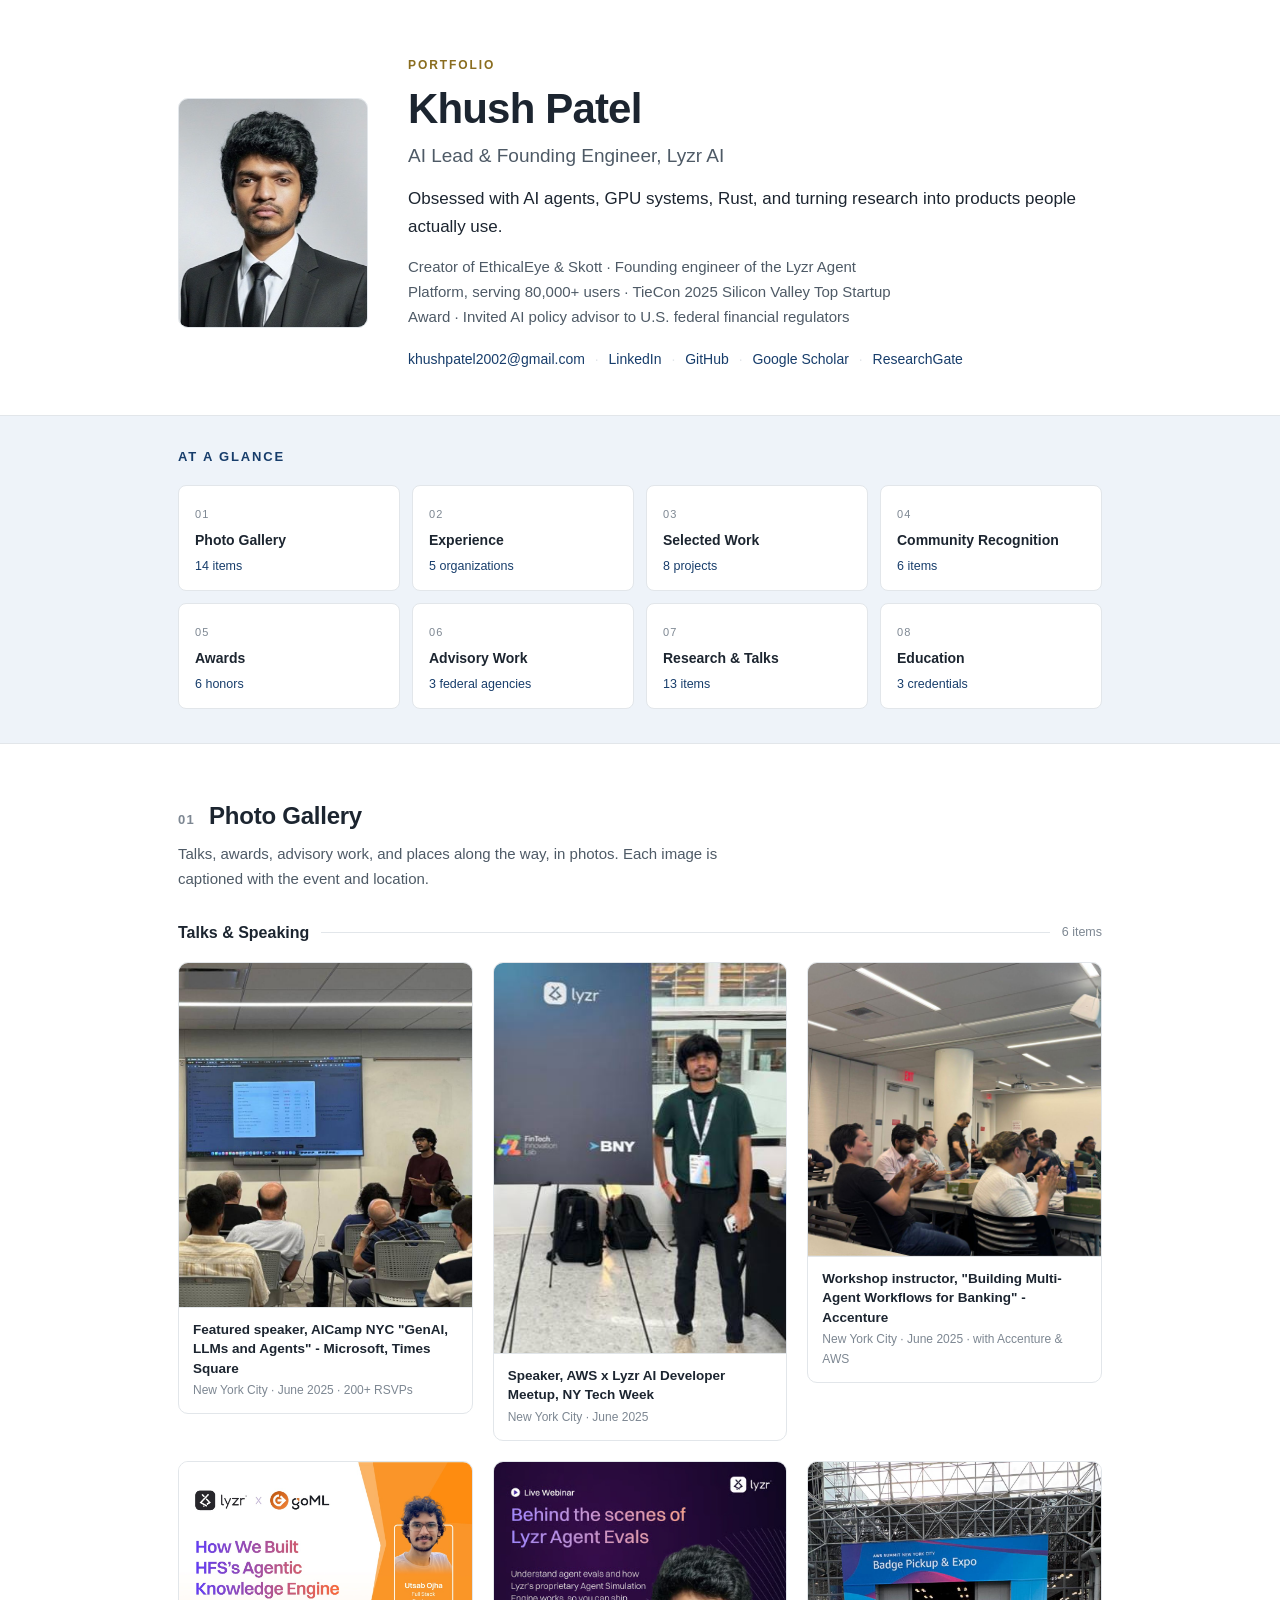
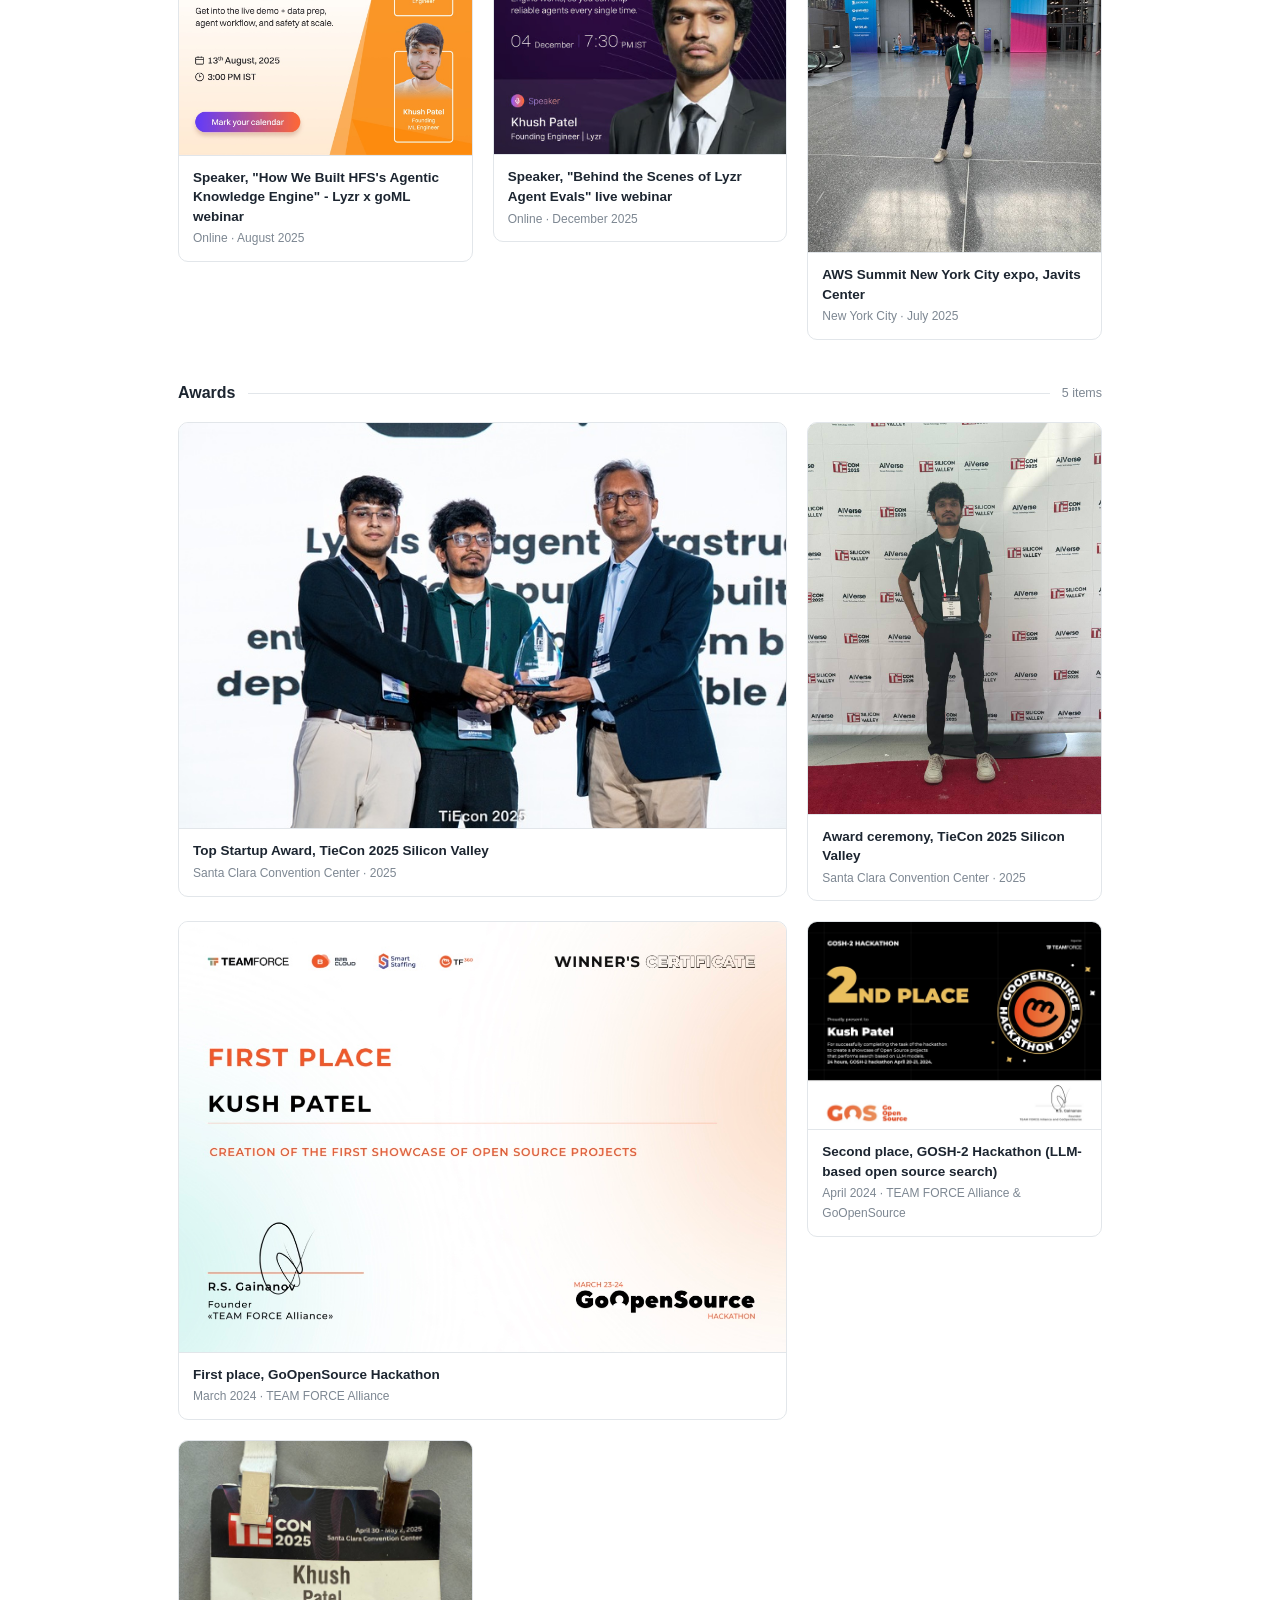
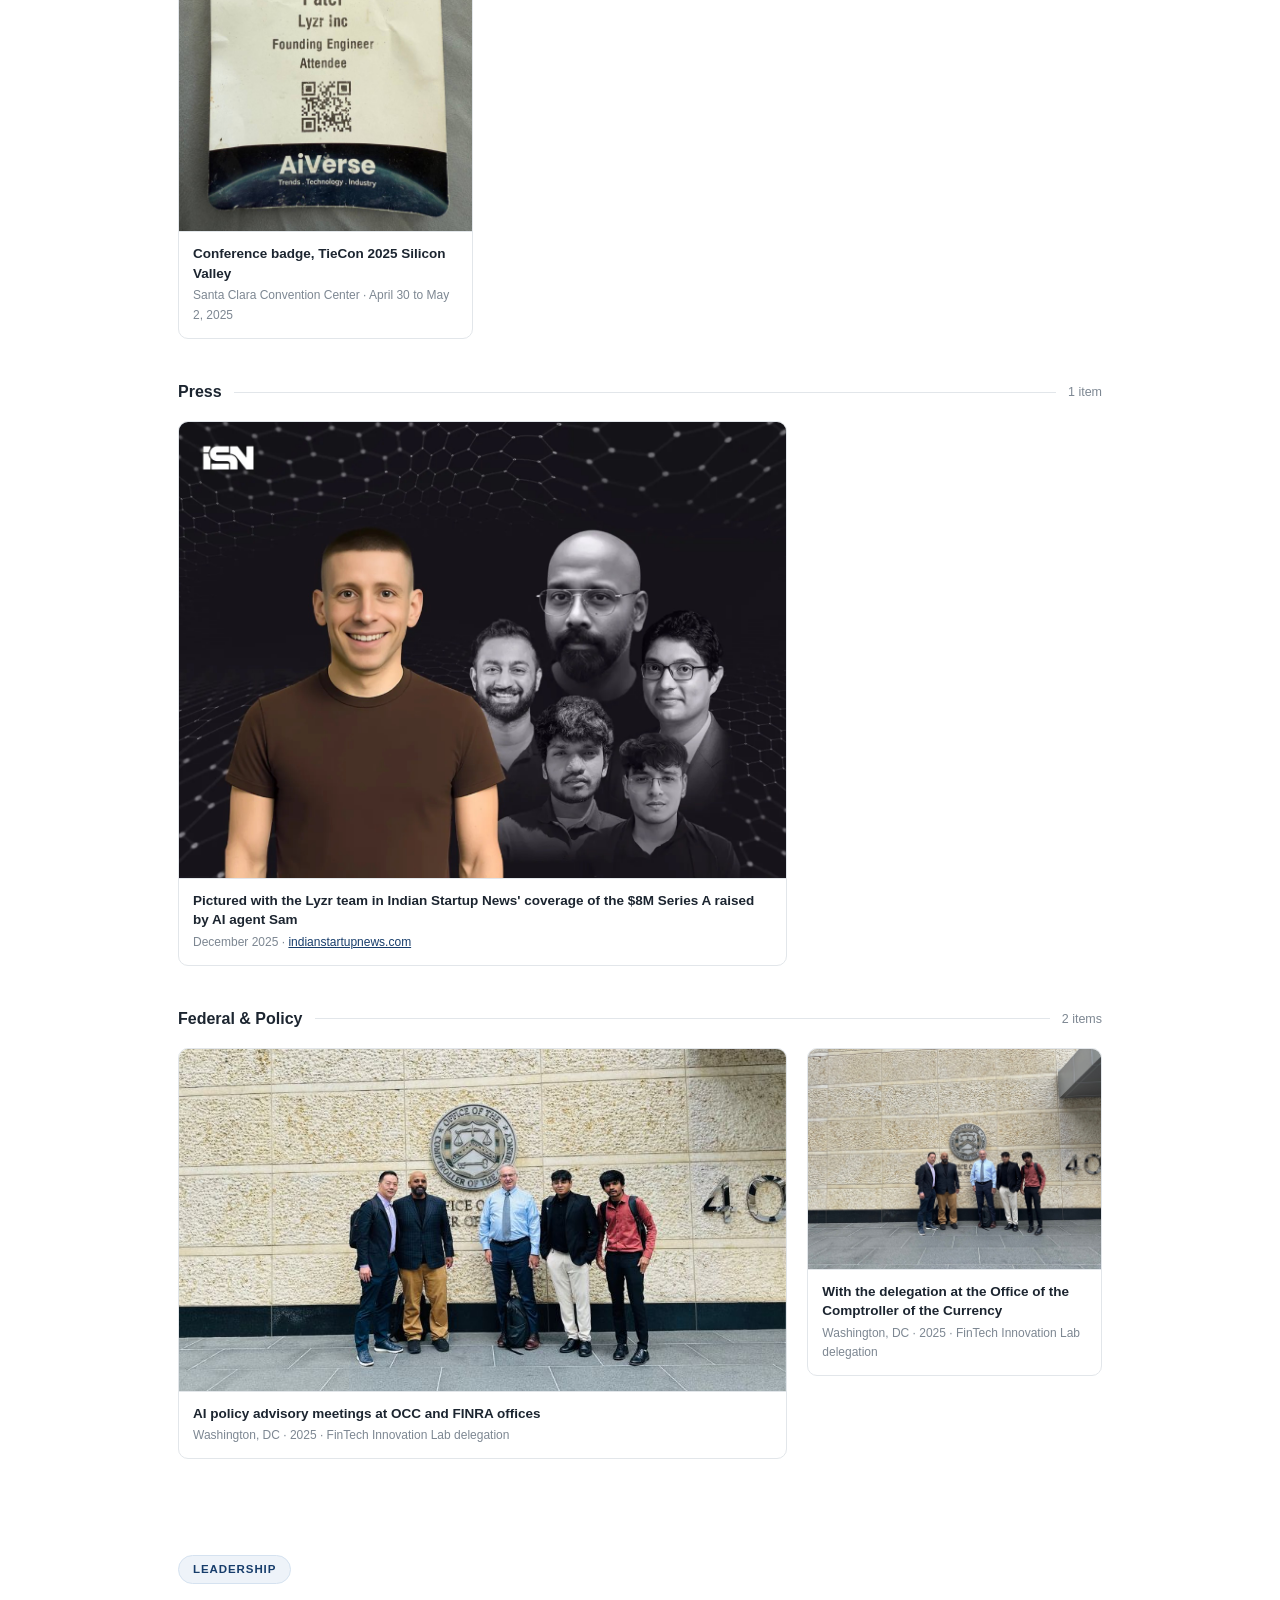
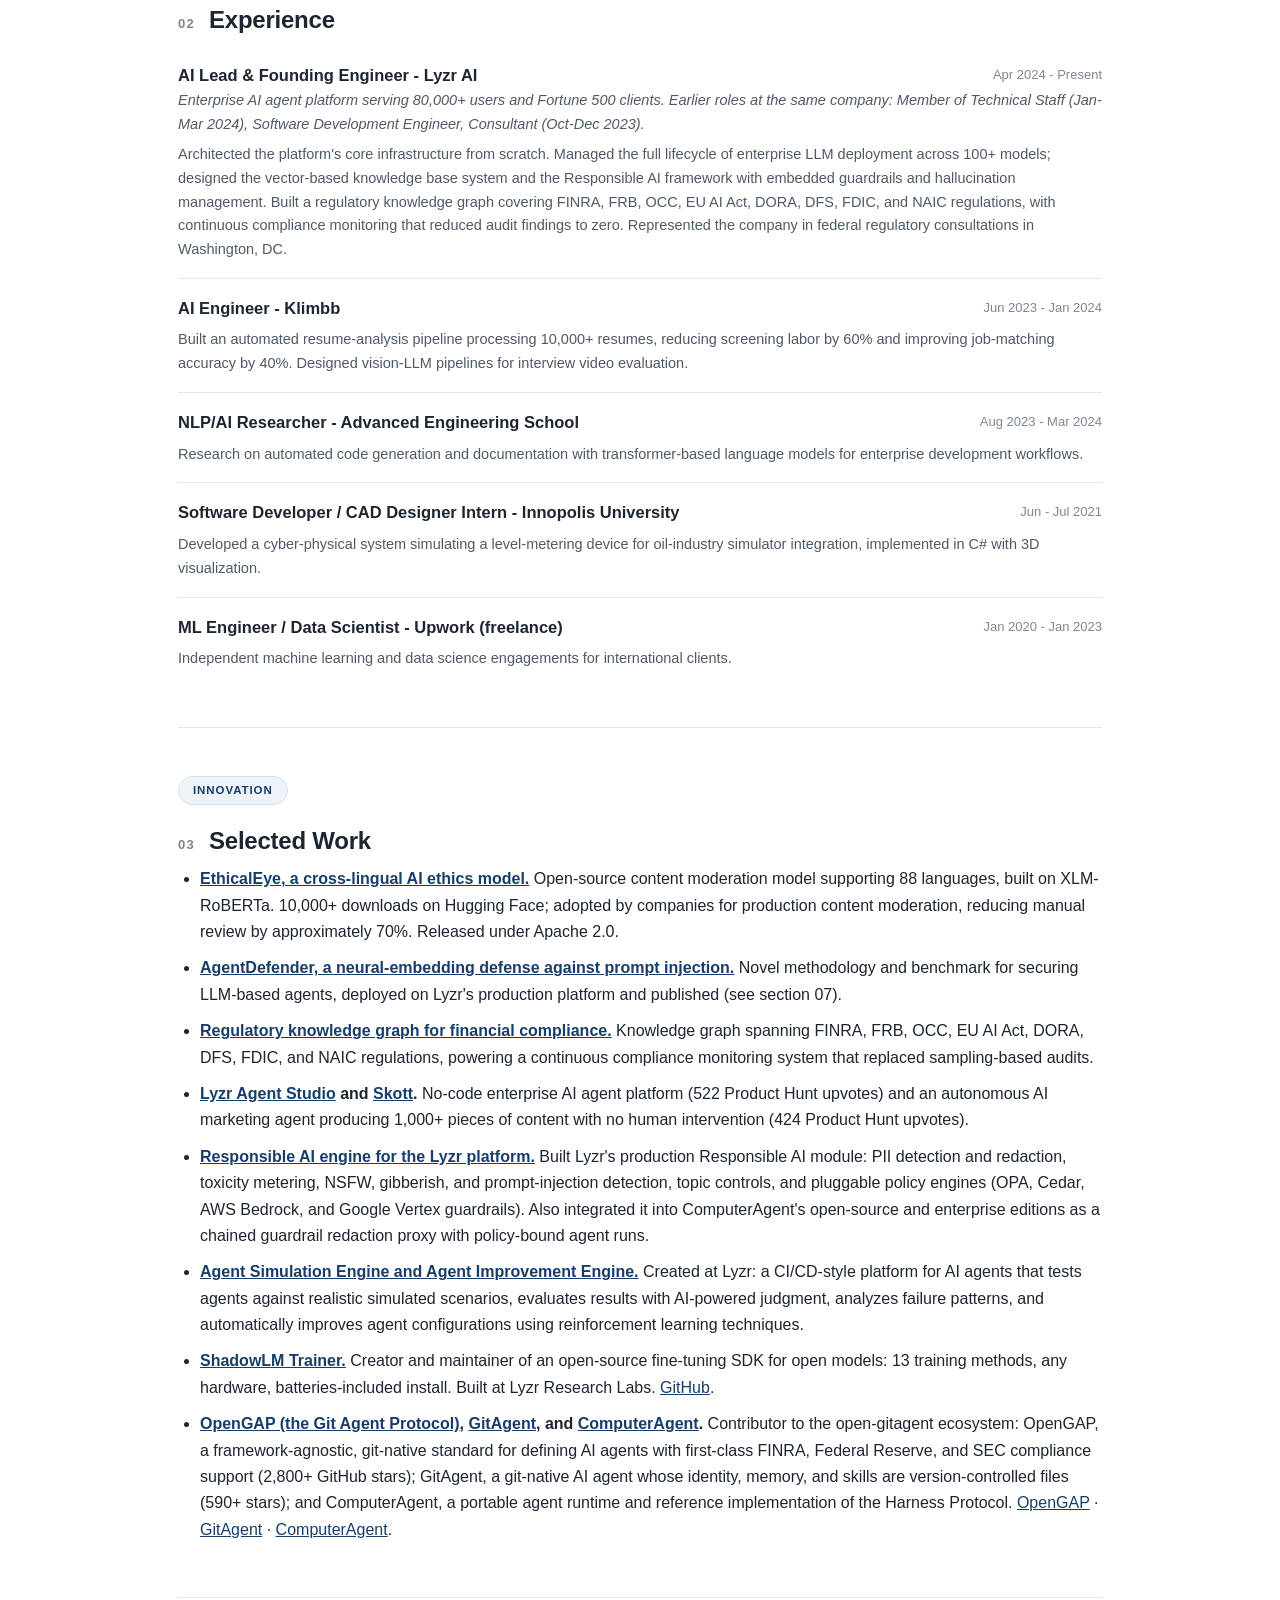
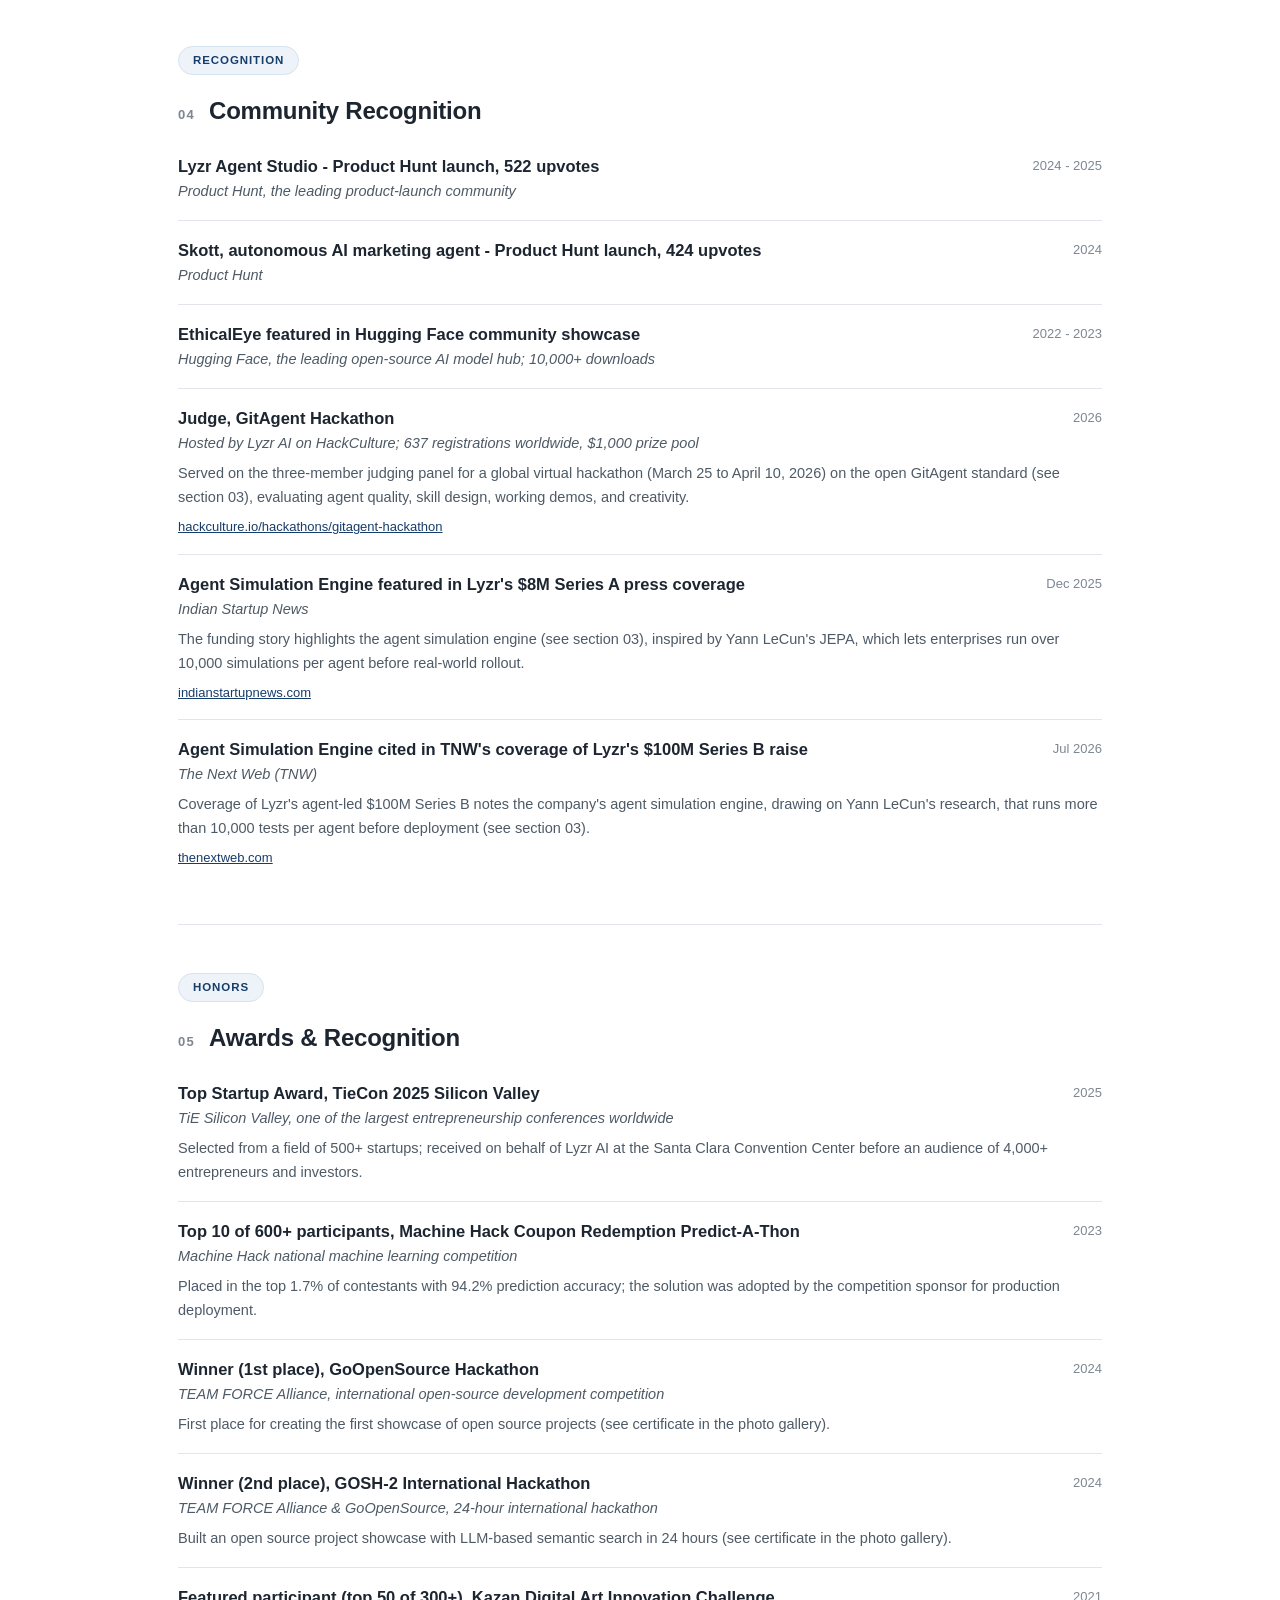
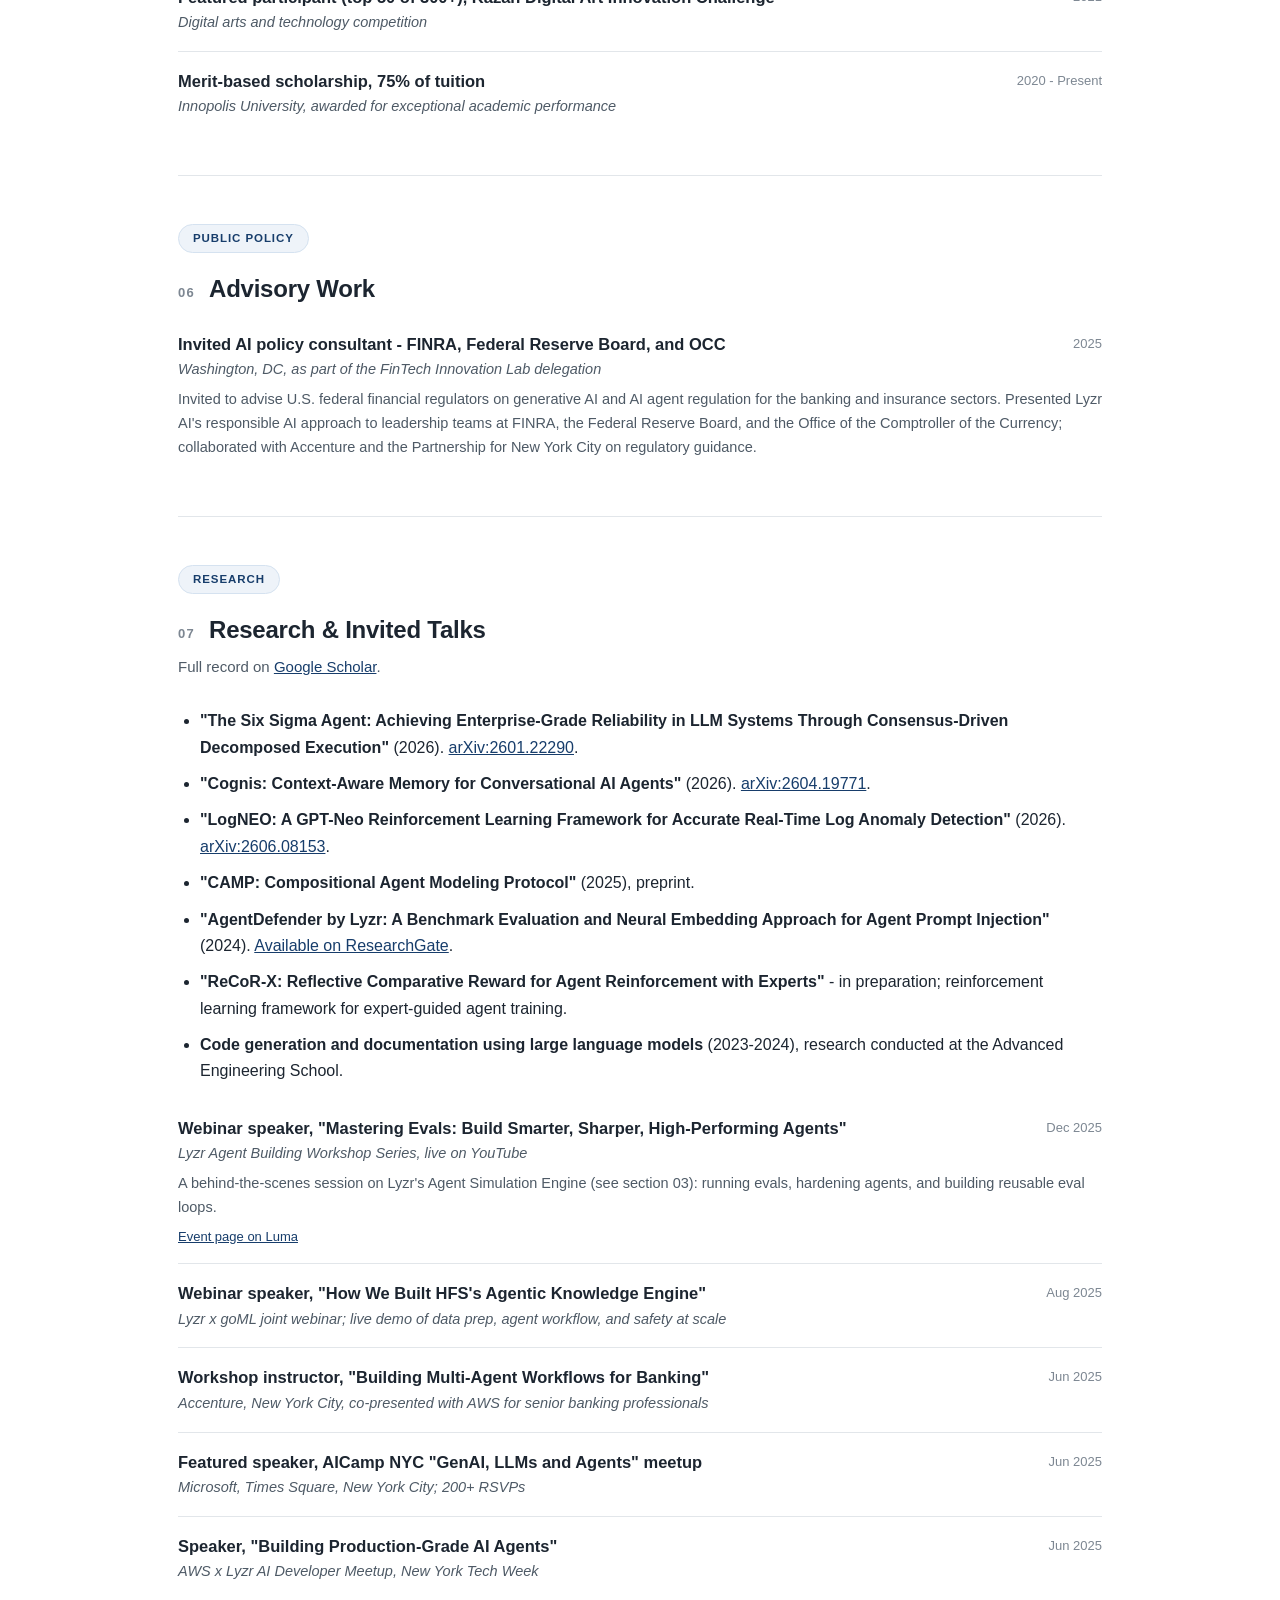
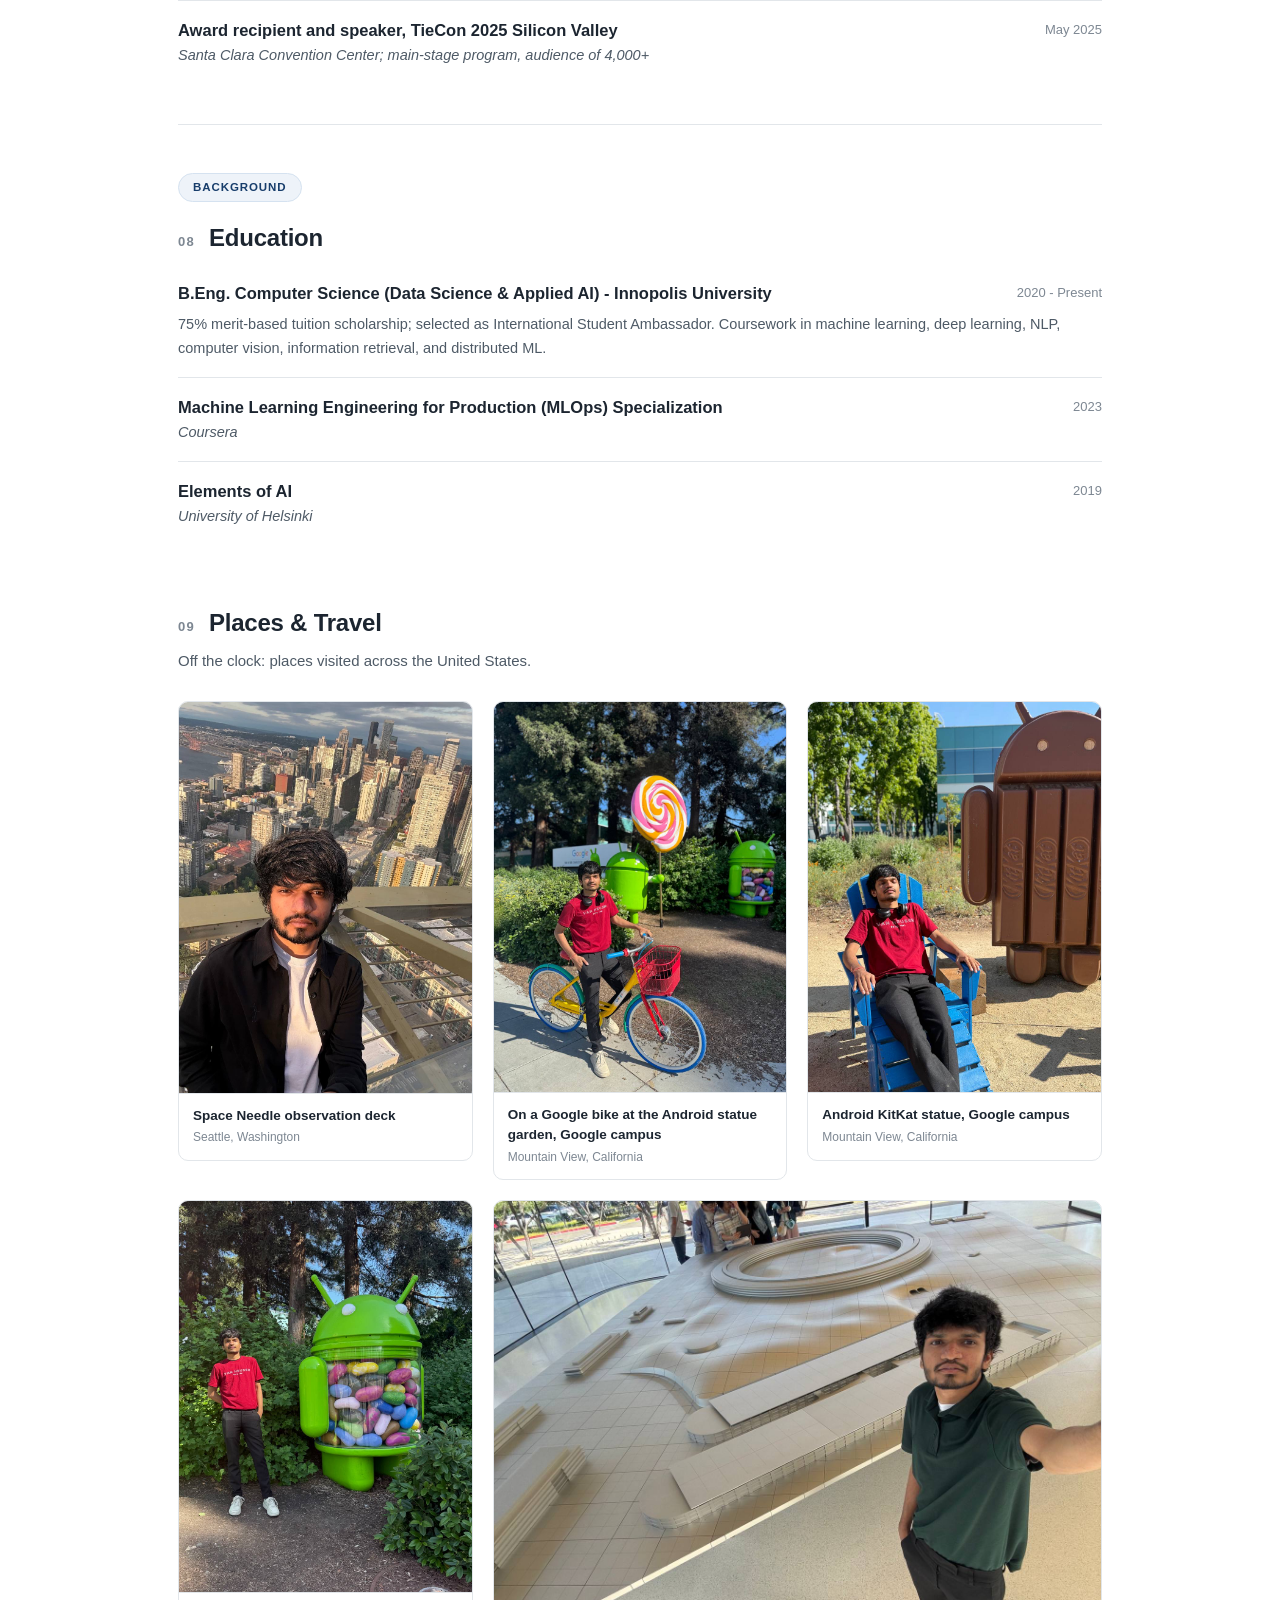
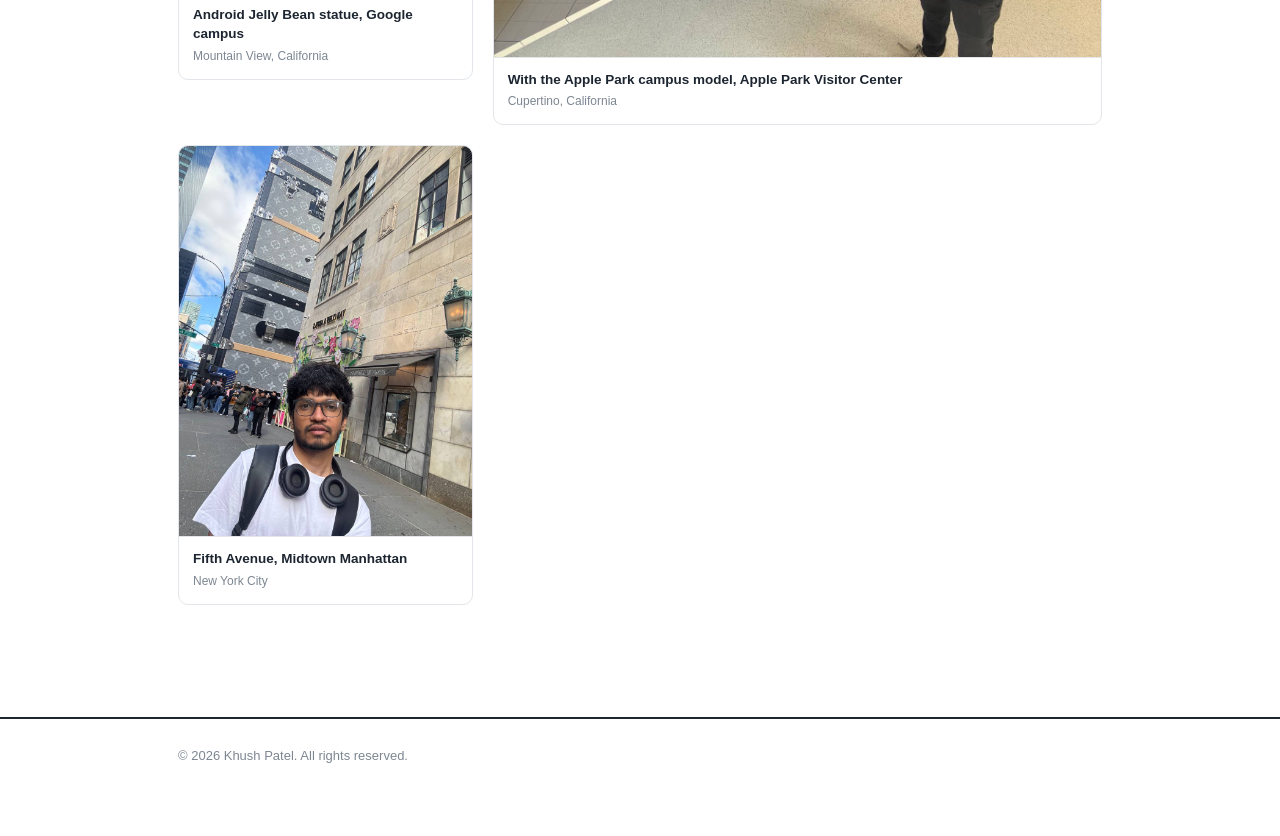
==== commit 2e4430d7: "Split combined project pages: Agent Studio, Skott, OpenGAP, GitAgent, ComputerAgent each standalone " ====
--- a/index.html
+++ b/index.html
@@ -275,11 +275,11 @@
       <li><strong><a href="/ethicaleye/">EthicalEye, a cross-lingual AI ethics model.</a></strong> Open-source content moderation model supporting 88 languages, built on XLM-RoBERTa. 10,000+ downloads on Hugging Face; adopted by companies for production content moderation, reducing manual review by approximately 70%. Released under Apache 2.0.</li>
       <li><strong><a href="/agentdefender/">AgentDefender, a neural-embedding defense against prompt injection.</a></strong> Novel methodology and benchmark for securing LLM-based agents, deployed on Lyzr's production platform and published (see section 07).</li>
       <li><strong><a href="/regulatory-knowledge-graph/">Regulatory knowledge graph for financial compliance.</a></strong> Knowledge graph spanning FINRA, FRB, OCC, EU AI Act, DORA, DFS, FDIC, and NAIC regulations, powering a continuous compliance monitoring system that replaced sampling-based audits.</li>
-      <li><strong><a href="/lyzr-agent-studio-and-skott/">Lyzr Agent Studio and Skott.</a></strong> No-code enterprise AI agent platform (522 Product Hunt upvotes) and an autonomous AI marketing agent producing 1,000+ pieces of content with no human intervention (424 Product Hunt upvotes).</li>
+      <li><strong><a href="/lyzr-agent-studio/">Lyzr Agent Studio</a> and <a href="/skott/">Skott</a>.</strong> No-code enterprise AI agent platform (522 Product Hunt upvotes) and an autonomous AI marketing agent producing 1,000+ pieces of content with no human intervention (424 Product Hunt upvotes).</li>
       <li><strong><a href="/responsible-ai-engine/">Responsible AI engine for the Lyzr platform.</a></strong> Built Lyzr's production Responsible AI module: PII detection and redaction, toxicity metering, NSFW, gibberish, and prompt-injection detection, topic controls, and pluggable policy engines (OPA, Cedar, AWS Bedrock, and Google Vertex guardrails). Also integrated it into ComputerAgent's open-source and enterprise editions as a chained guardrail redaction proxy with policy-bound agent runs.</li>
       <li><strong><a href="/agent-simulation-engine/">Agent Simulation Engine and Agent Improvement Engine.</a></strong> Created at Lyzr: a CI/CD-style platform for AI agents that tests agents against realistic simulated scenarios, evaluates results with AI-powered judgment, analyzes failure patterns, and automatically improves agent configurations using reinforcement learning techniques.</li>
       <li><strong><a href="/shadowlm/">ShadowLM Trainer.</a></strong> Creator and maintainer of an open-source fine-tuning SDK for open models: 13 training methods, any hardware, batteries-included install. Built at Lyzr Research Labs. <a href="https://github.com/open-gitagent/shadowLM">GitHub</a>.</li>
-      <li><strong><a href="/opengap-gitagent-computeragent/">OpenGAP (the Git Agent Protocol), GitAgent, and ComputerAgent.</a></strong> Contributor to the open-gitagent ecosystem: OpenGAP, a framework-agnostic, git-native standard for defining AI agents with first-class FINRA, Federal Reserve, and SEC compliance support (2,800+ GitHub stars); GitAgent, a git-native AI agent whose identity, memory, and skills are version-controlled files (590+ stars); and ComputerAgent, a portable agent runtime and reference implementation of the Harness Protocol. <a href="https://github.com/open-gitagent/opengap">OpenGAP</a> &middot; <a href="https://github.com/open-gitagent/gitagent">GitAgent</a> &middot; <a href="https://github.com/open-gitagent/ComputerAgent">ComputerAgent</a>.</li>
+      <li><strong><a href="/opengap/">OpenGAP (the Git Agent Protocol)</a>, <a href="/gitagent/">GitAgent</a>, and <a href="/computeragent/">ComputerAgent</a>.</strong> Contributor to the open-gitagent ecosystem: OpenGAP, a framework-agnostic, git-native standard for defining AI agents with first-class FINRA, Federal Reserve, and SEC compliance support (2,800+ GitHub stars); GitAgent, a git-native AI agent whose identity, memory, and skills are version-controlled files (590+ stars); and ComputerAgent, a portable agent runtime and reference implementation of the Harness Protocol. <a href="https://github.com/open-gitagent/opengap">OpenGAP</a> &middot; <a href="https://github.com/open-gitagent/gitagent">GitAgent</a> &middot; <a href="https://github.com/open-gitagent/ComputerAgent">ComputerAgent</a>.</li>
     </ul>
   </section>
 
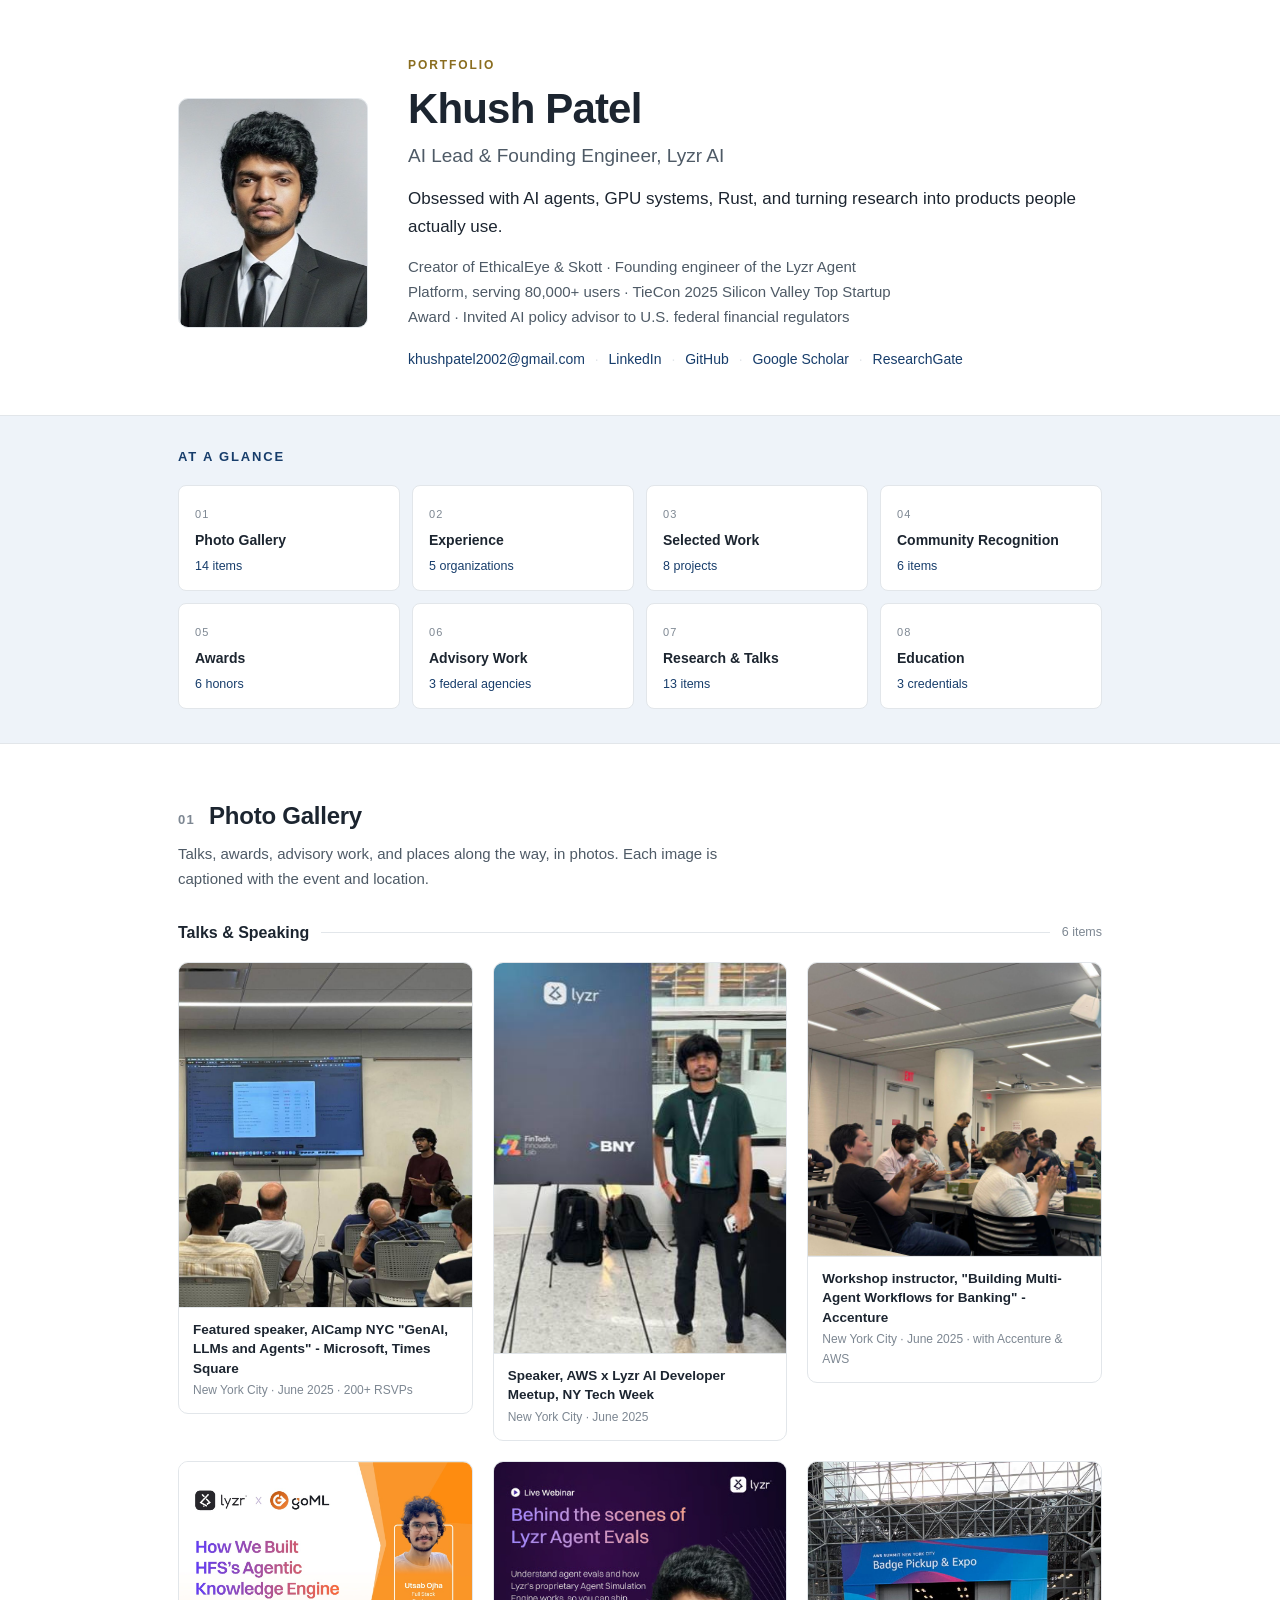
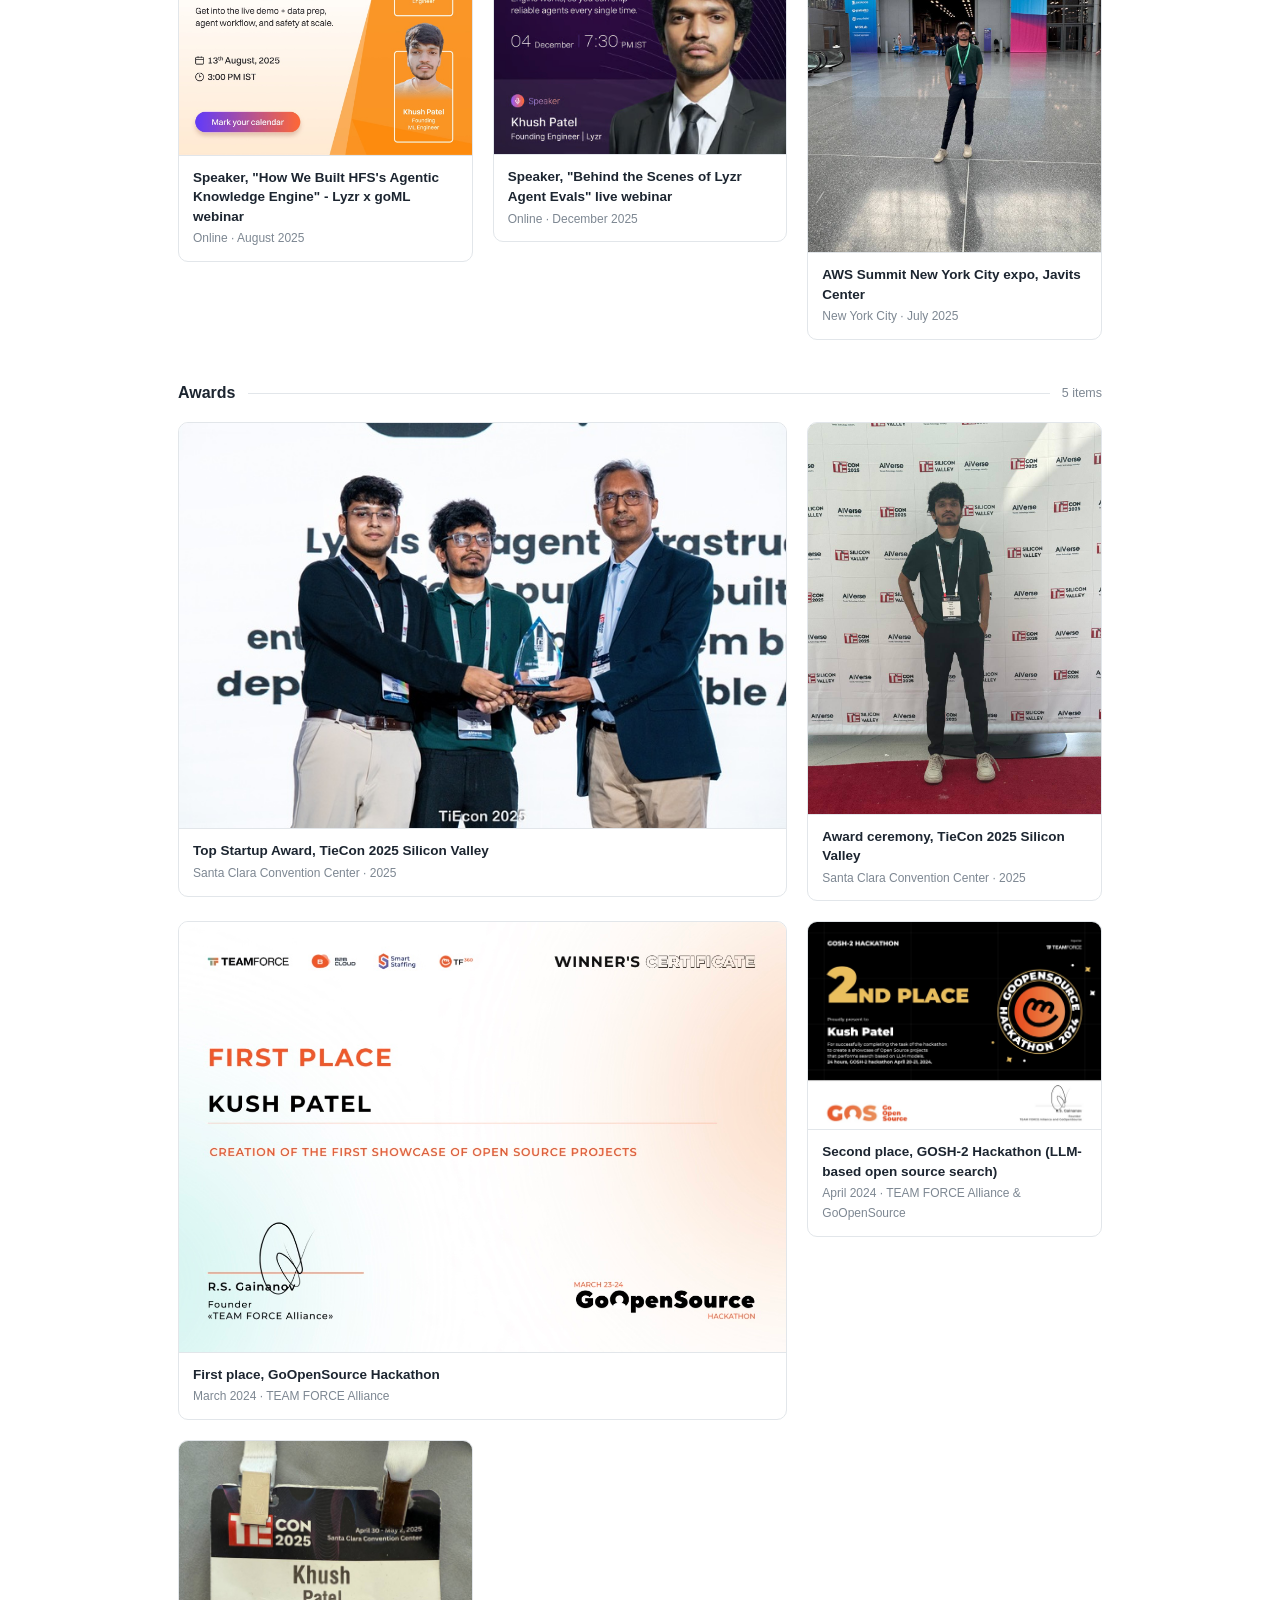
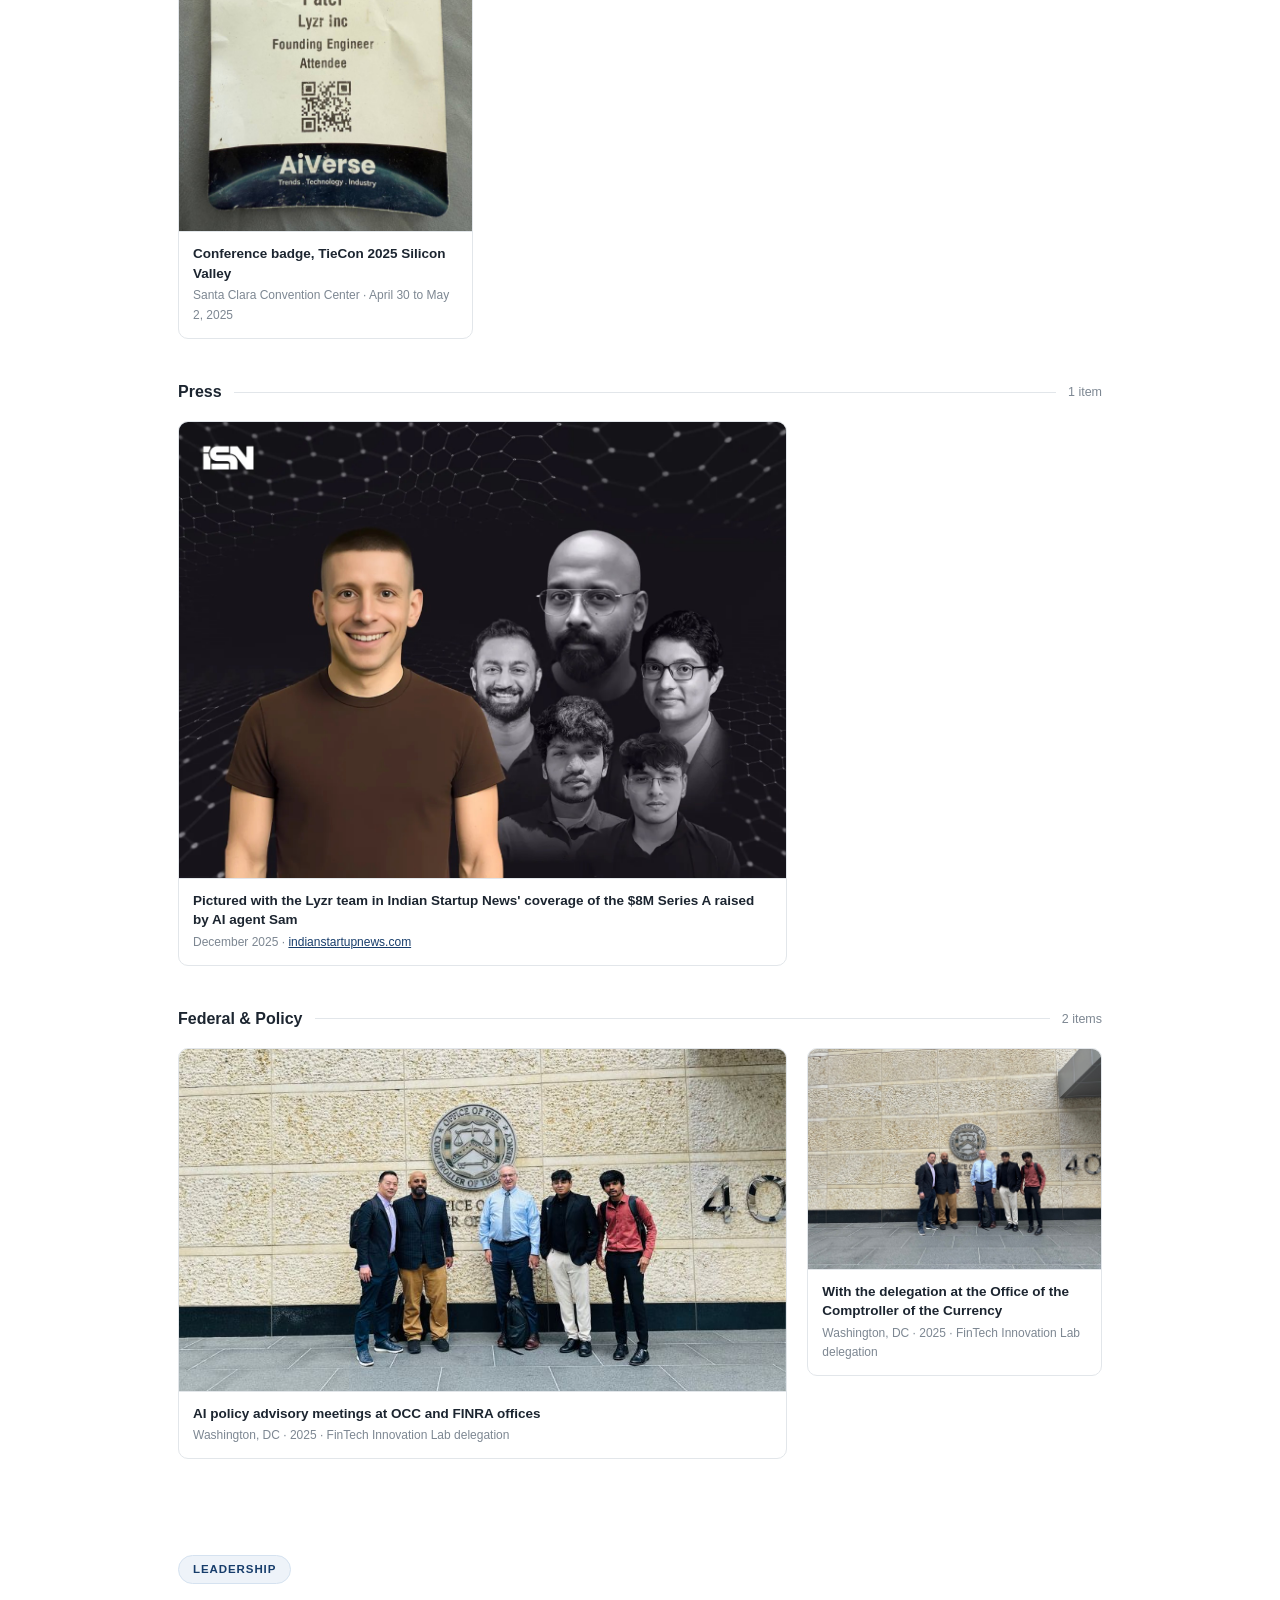
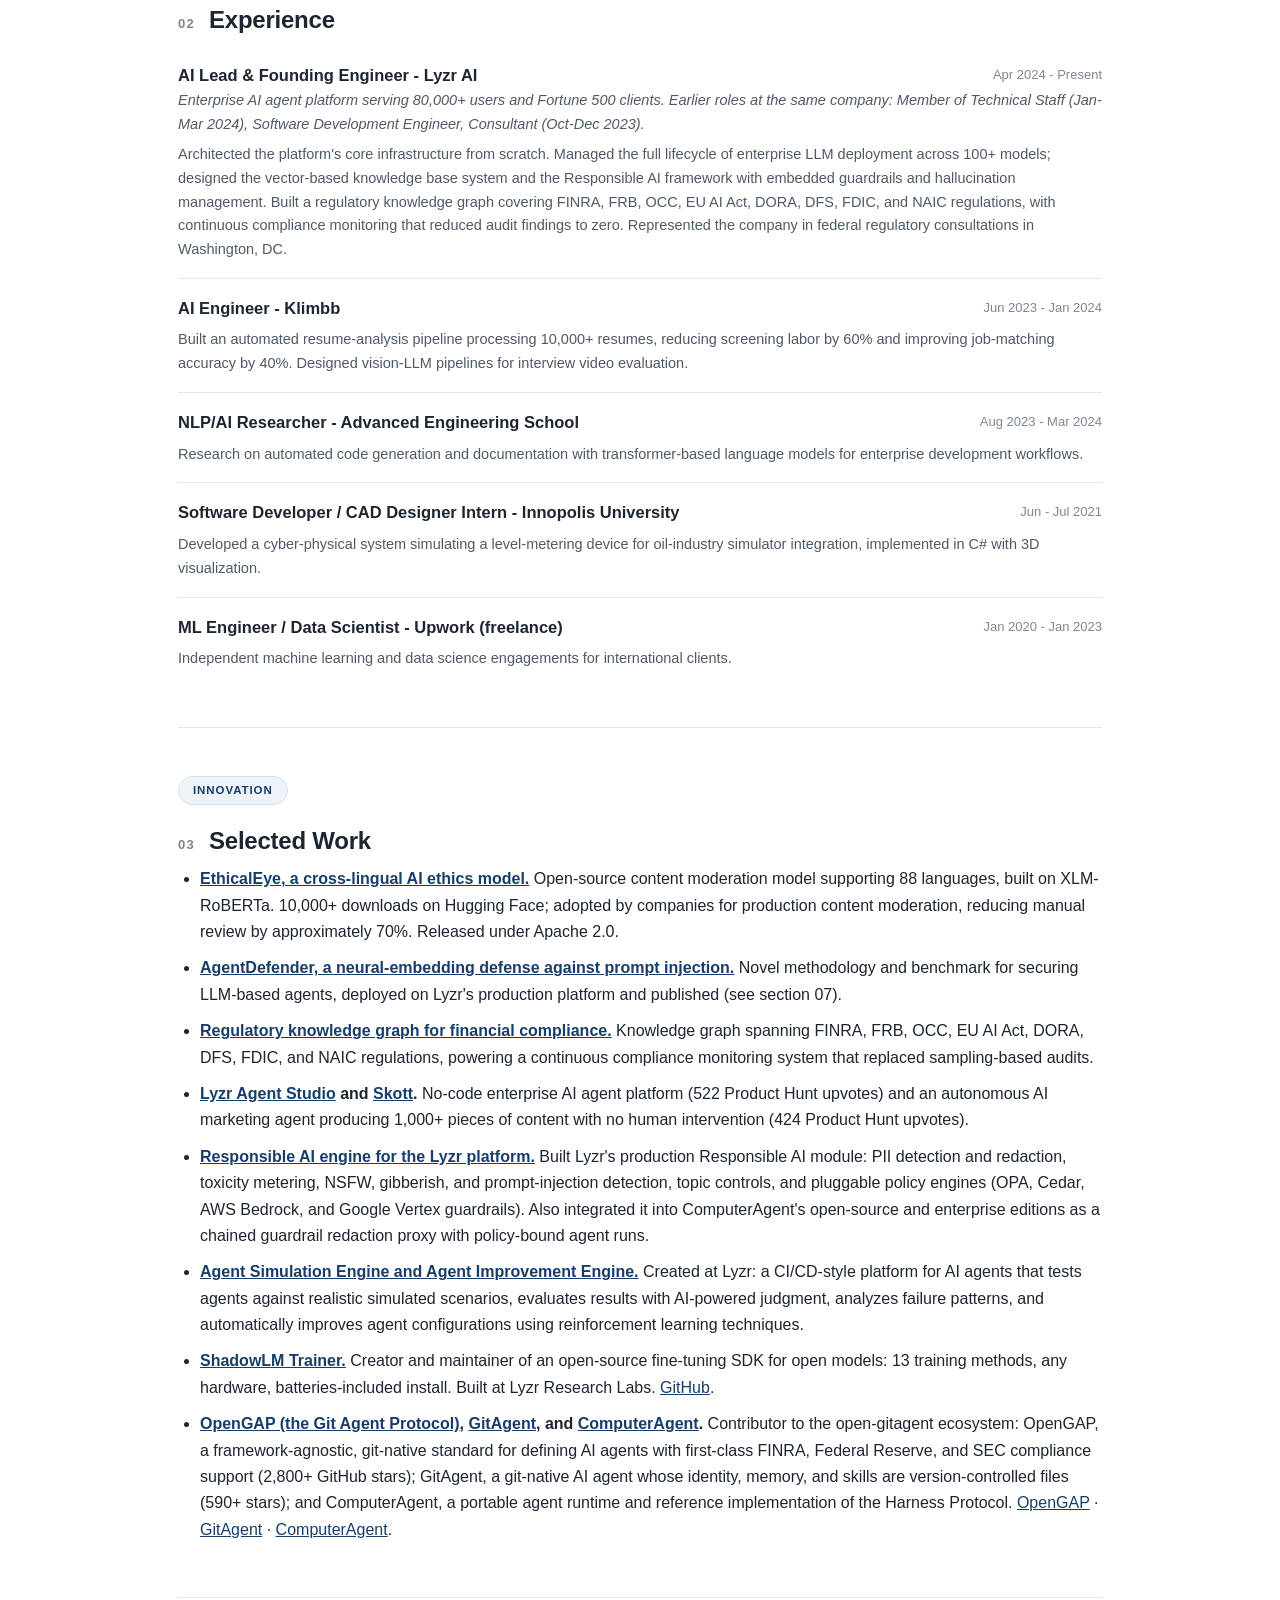
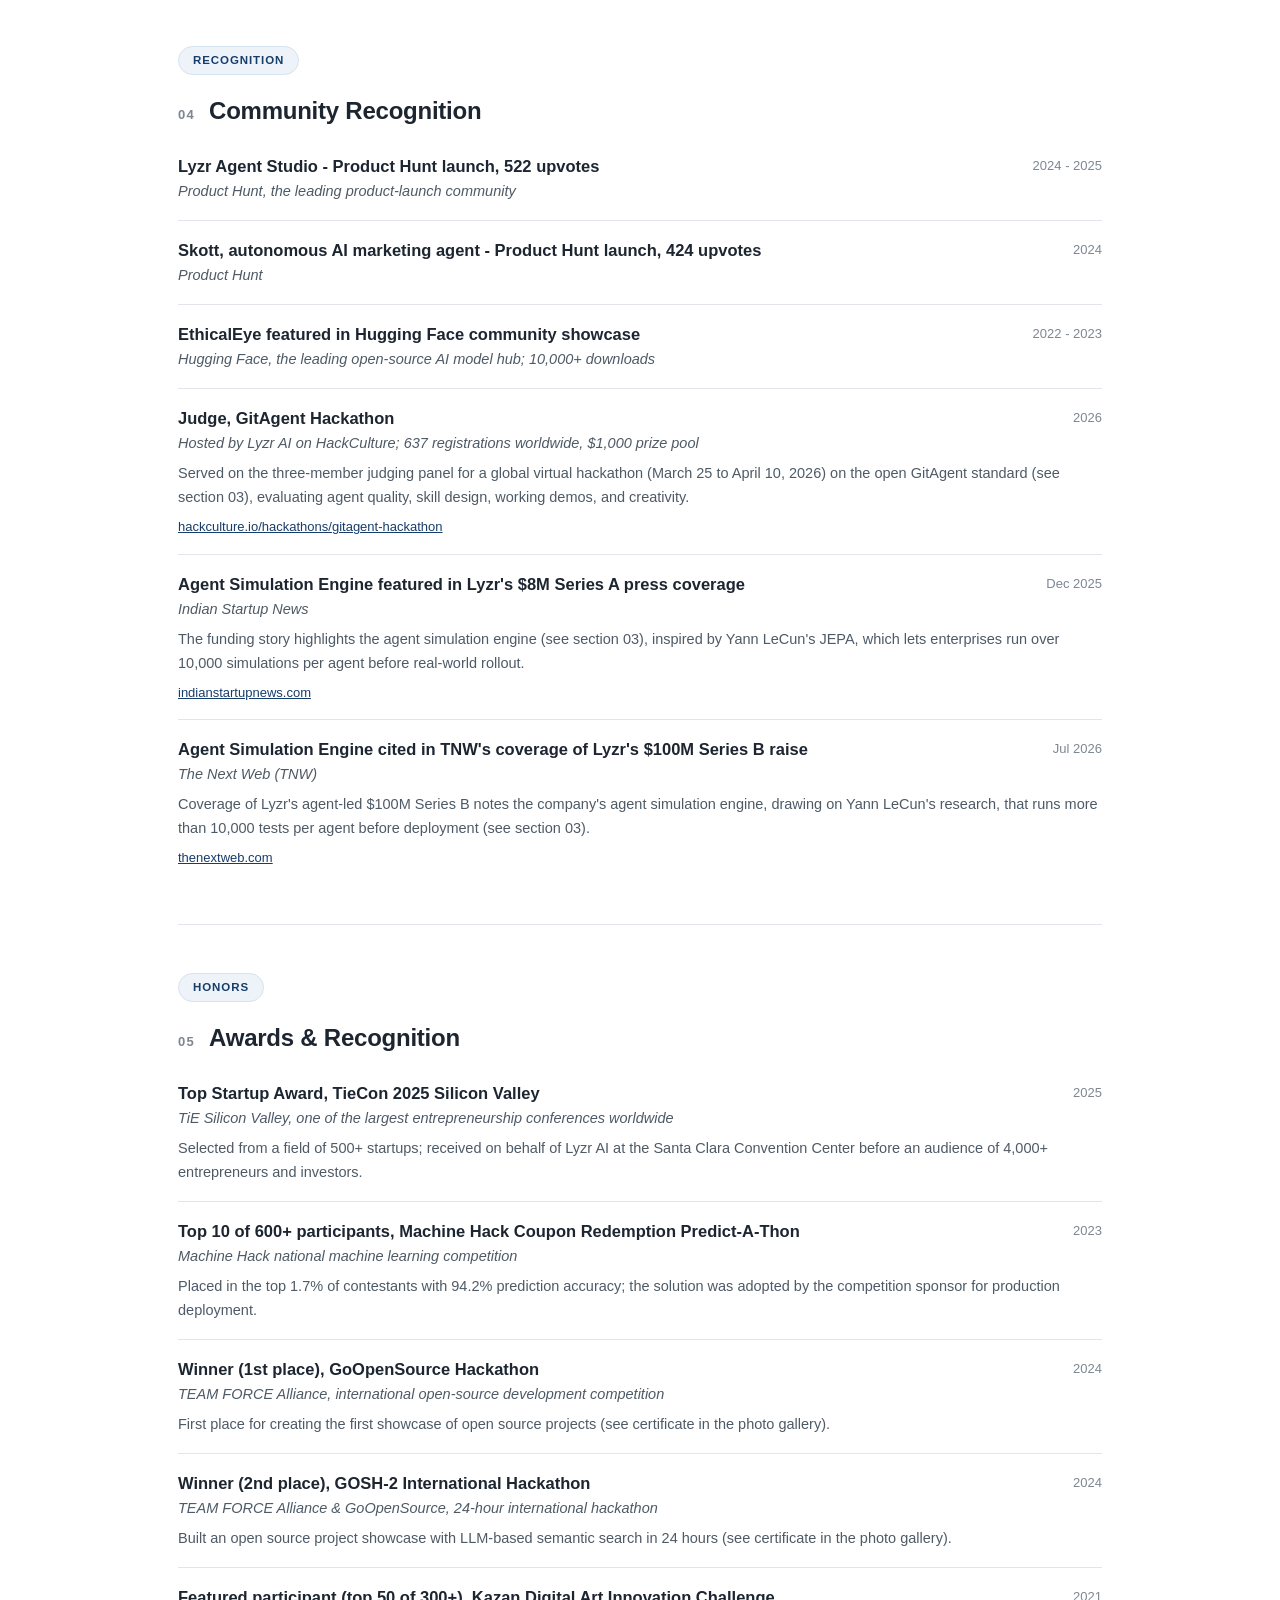
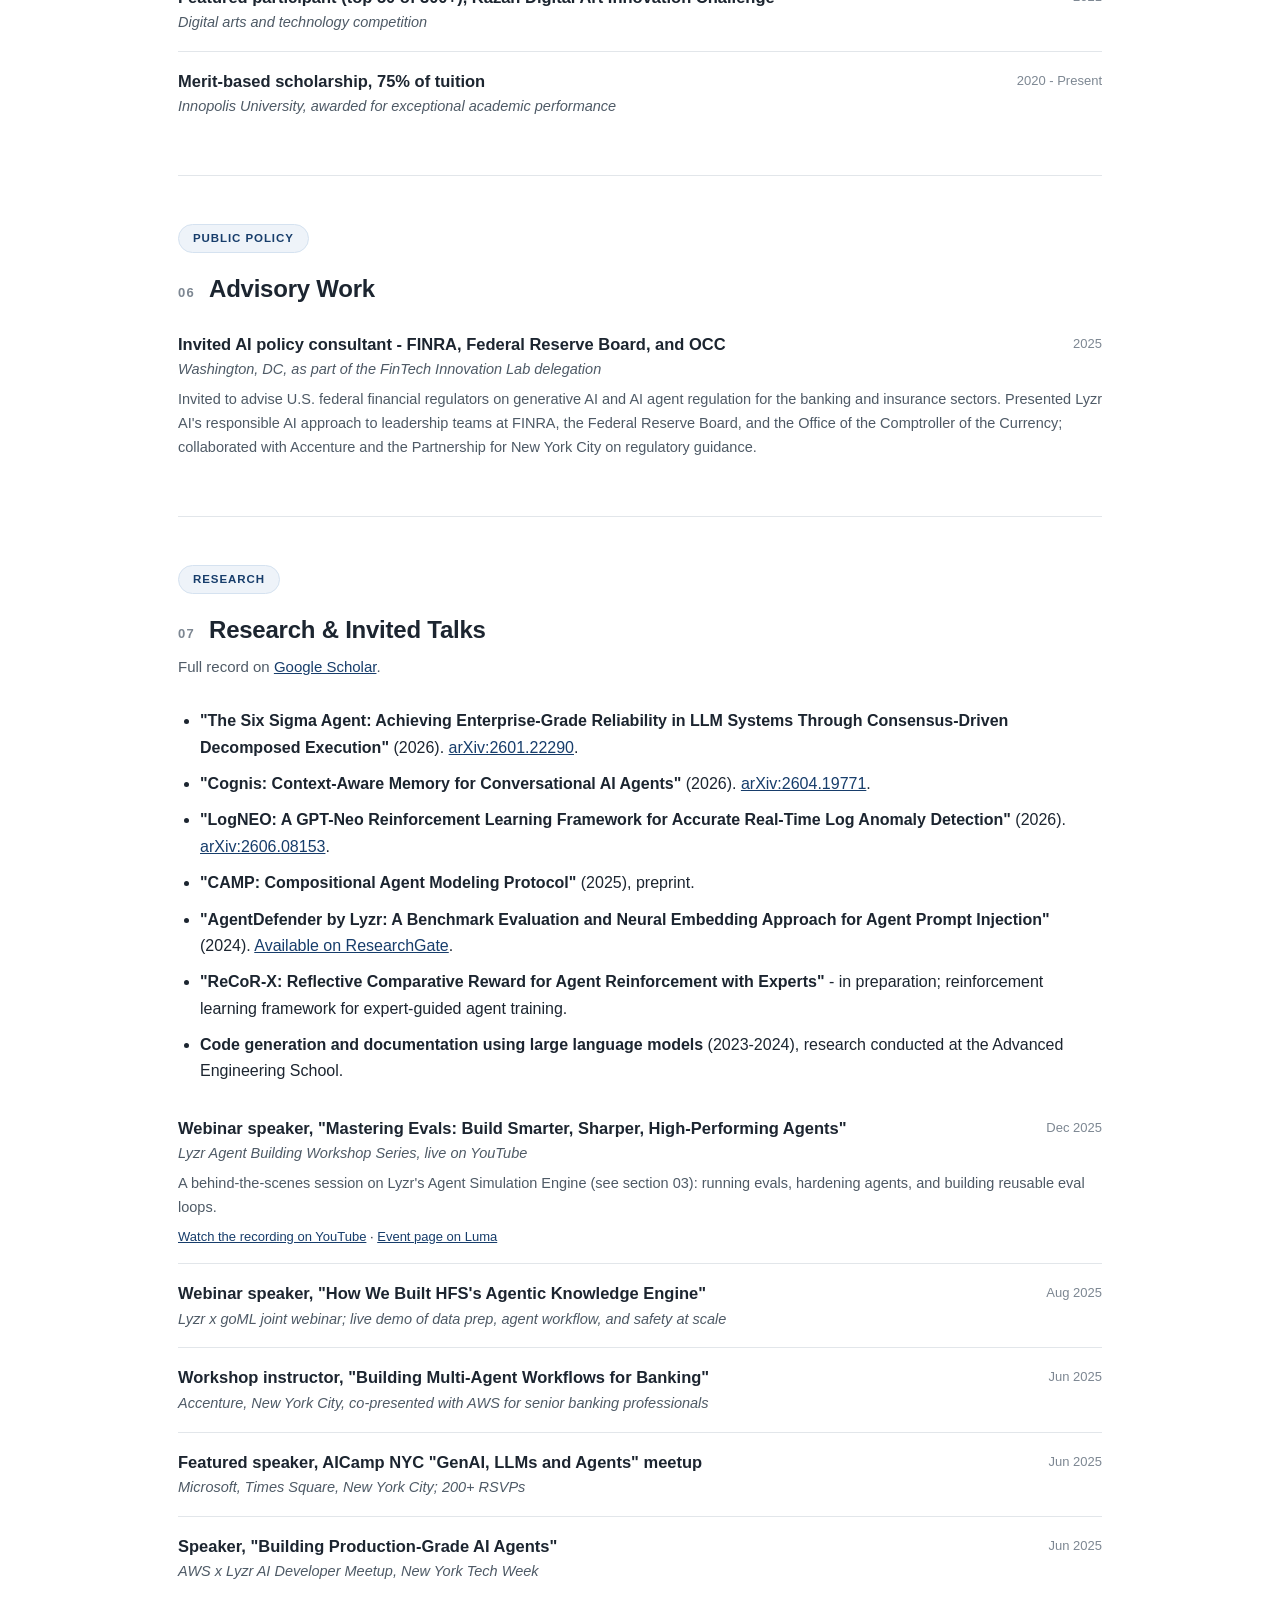
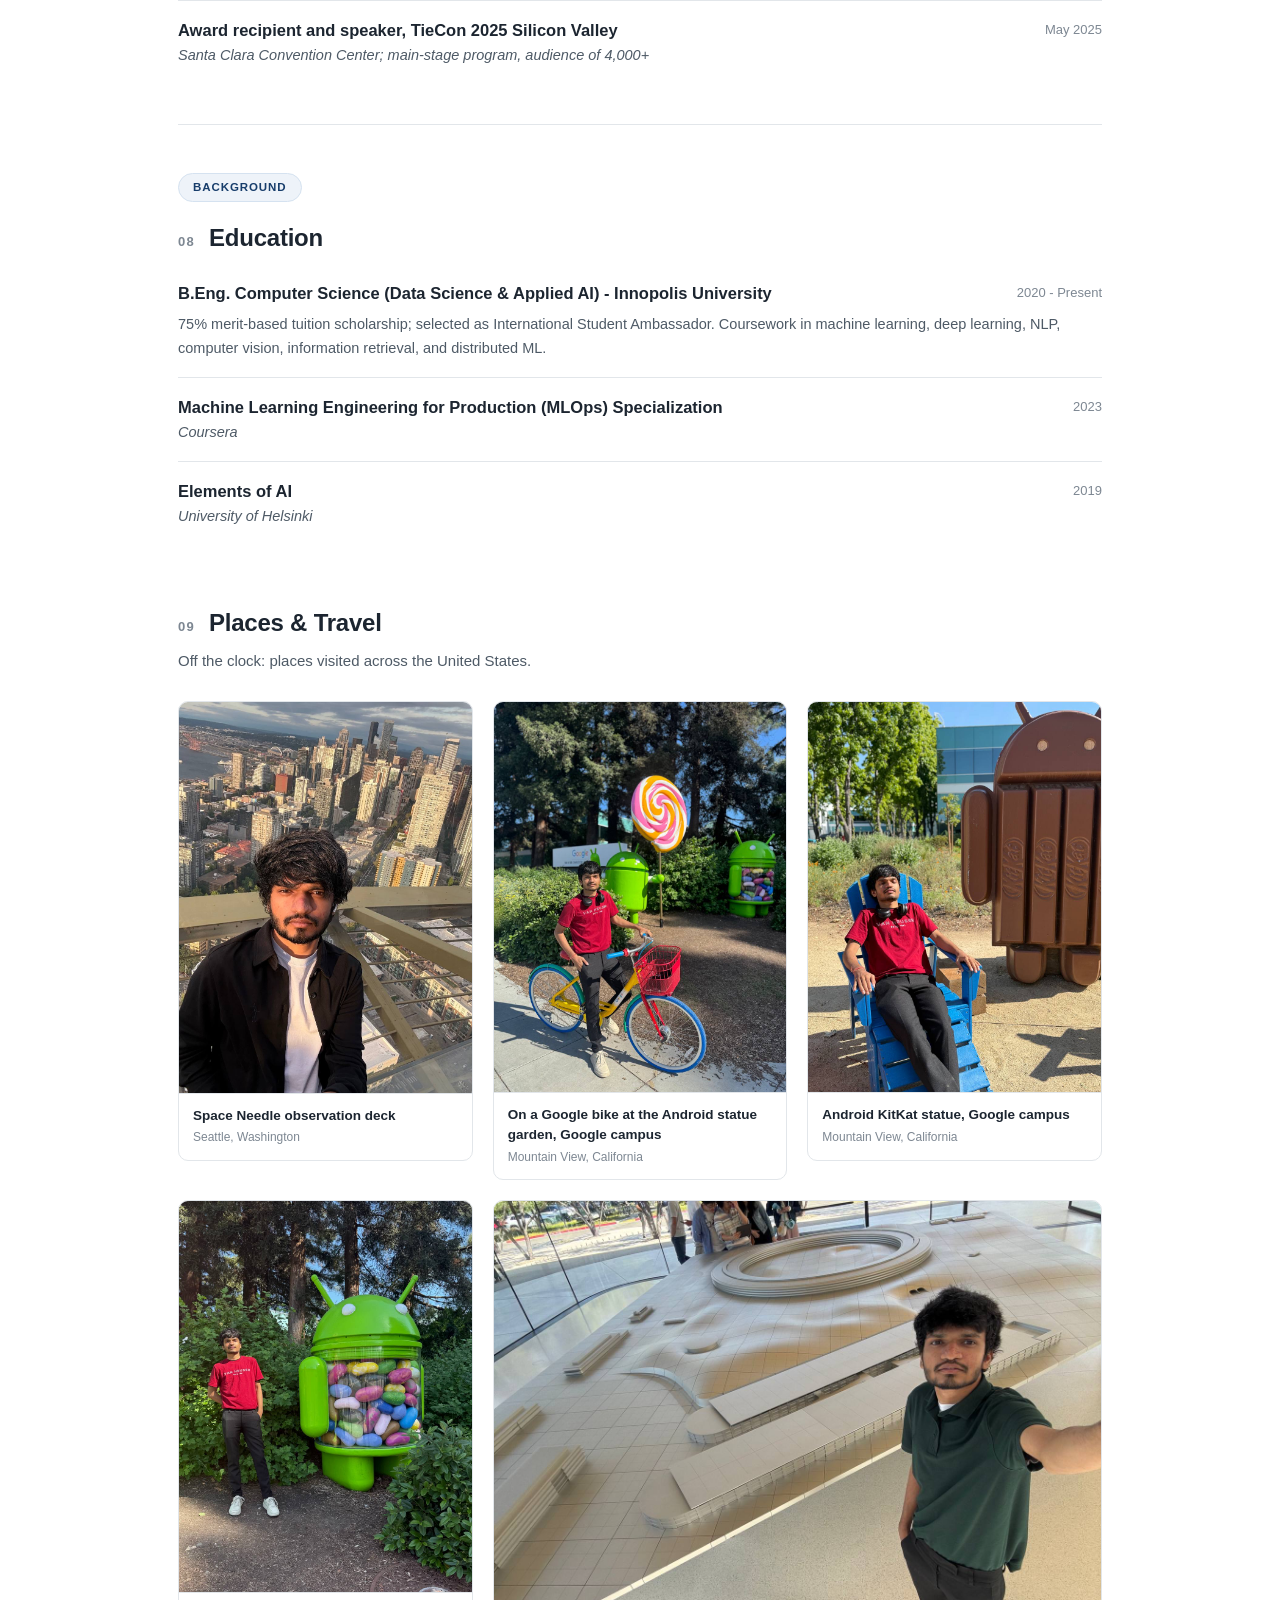
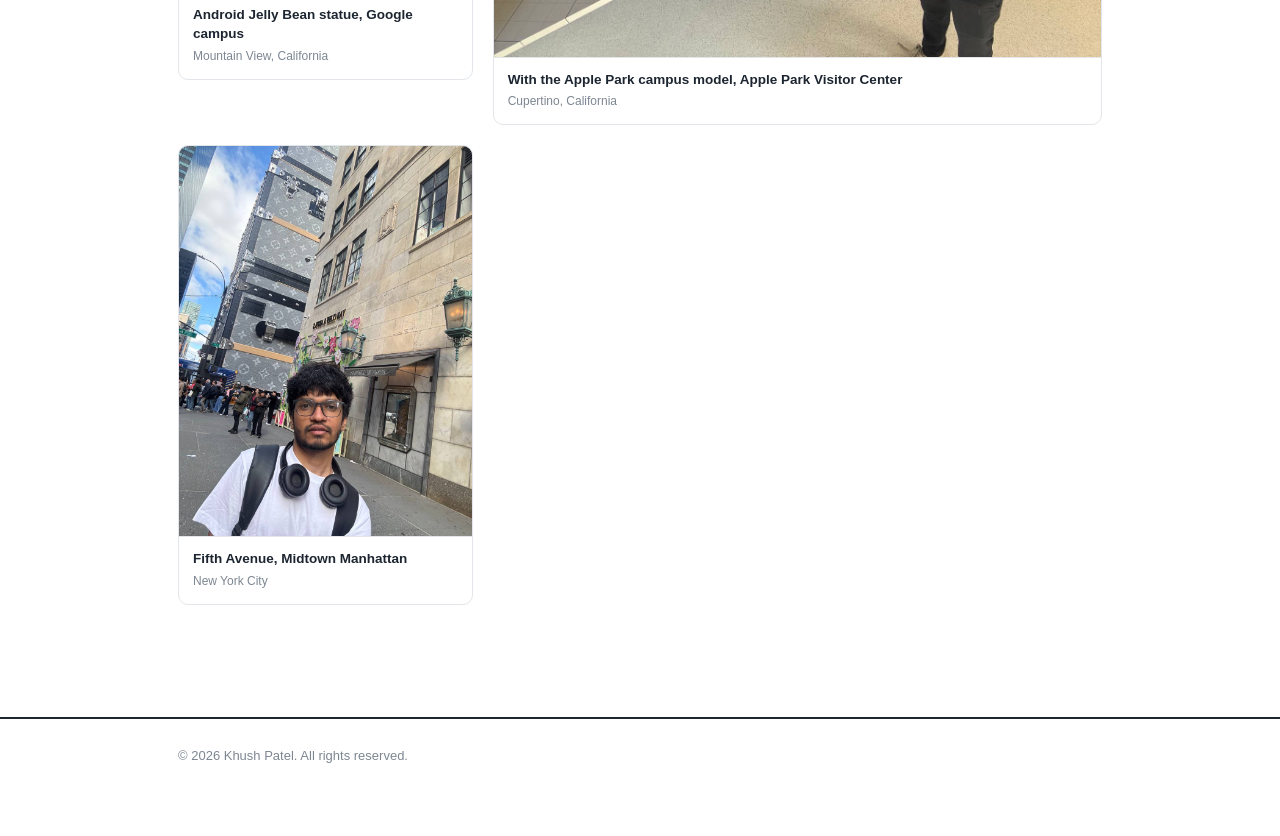
==== commit 65b67220: "Link Mastering Evals YouTube recording from talks and Agent Simulation Engine page Co-Authored-By: C" ====
--- a/index.html
+++ b/index.html
@@ -424,7 +424,7 @@
       </div>
       <div class="org">Lyzr Agent Building Workshop Series, live on YouTube</div>
       <div class="desc">A behind-the-scenes session on Lyzr's Agent Simulation Engine (see section 03): running evals, hardening agents, and building reusable eval loops.</div>
-      <div class="src"><a href="https://luma.com/h7egimbm">Event page on Luma</a></div>
+      <div class="src"><a href="https://youtube.com/live/TUI_Ez-KXNs">Watch the recording on YouTube</a> &middot; <a href="https://luma.com/h7egimbm">Event page on Luma</a></div>
     </div>
     <div class="entry">
       <div class="top">
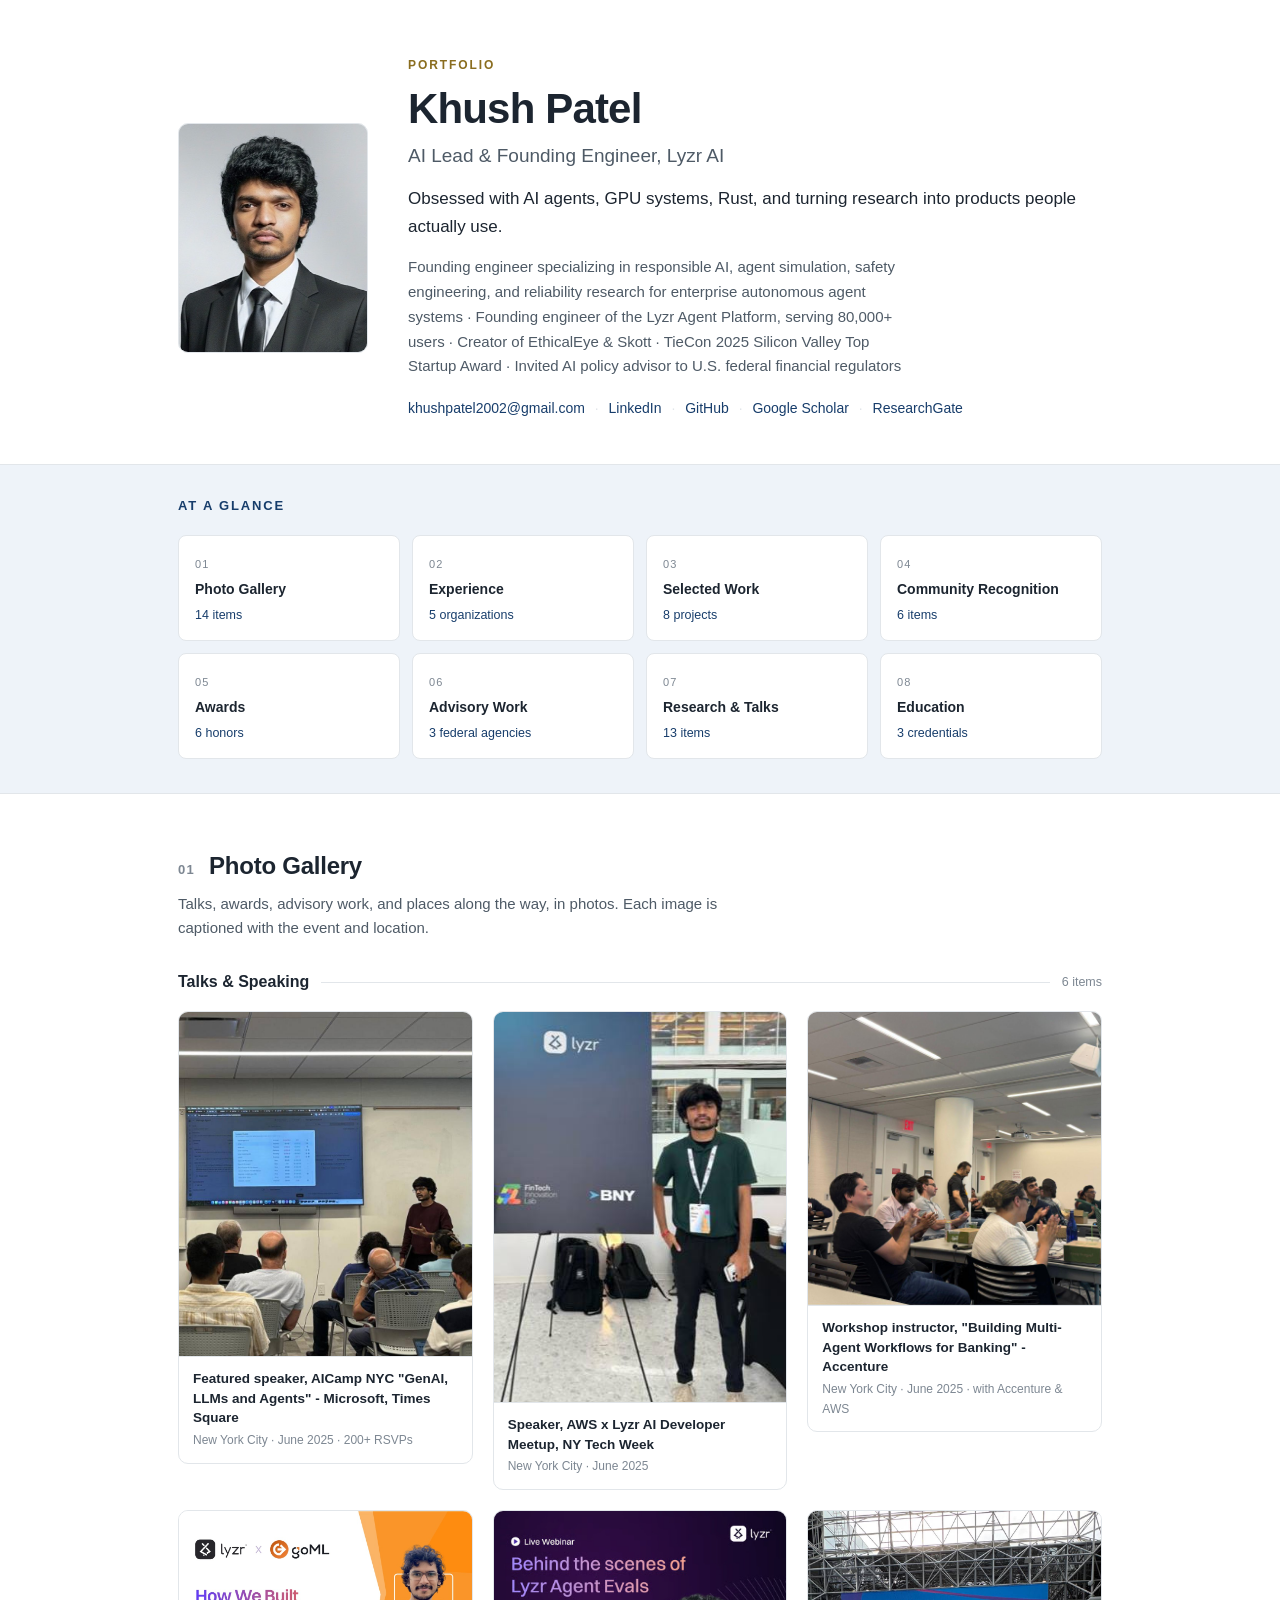
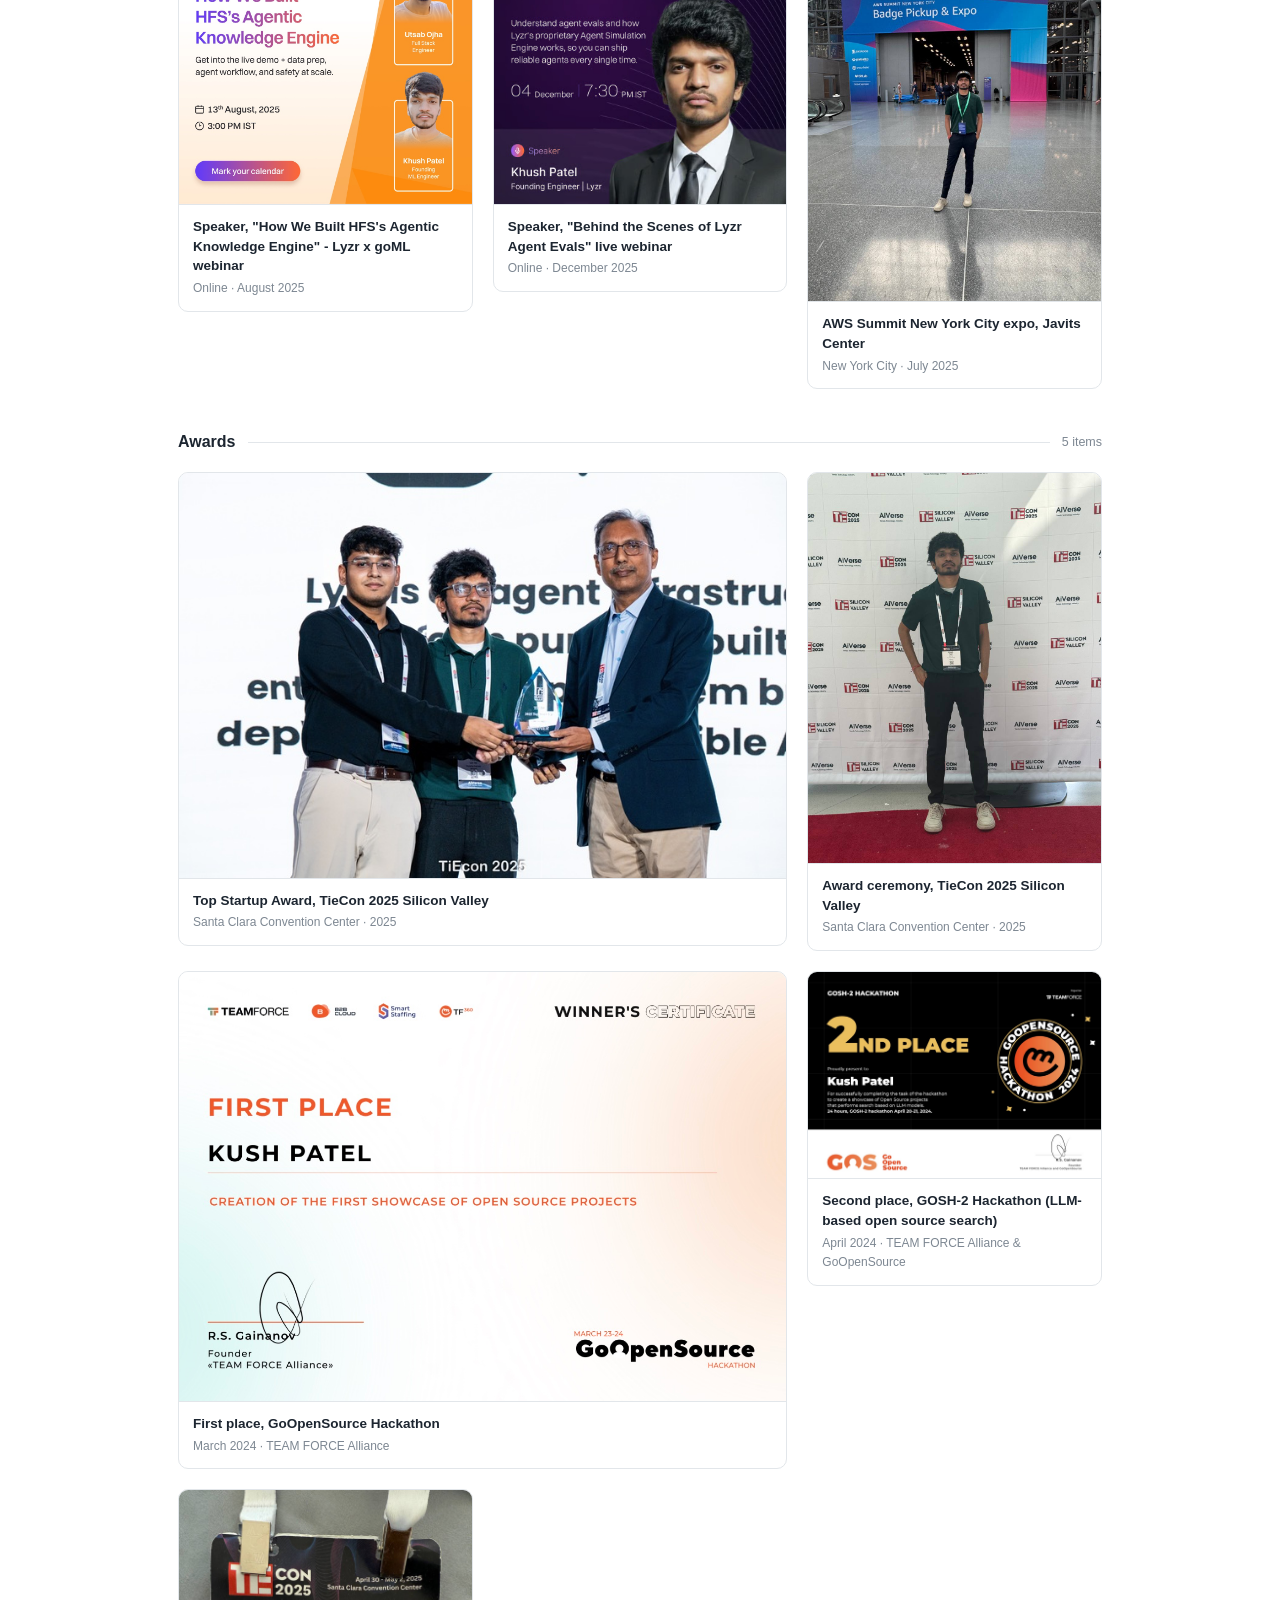
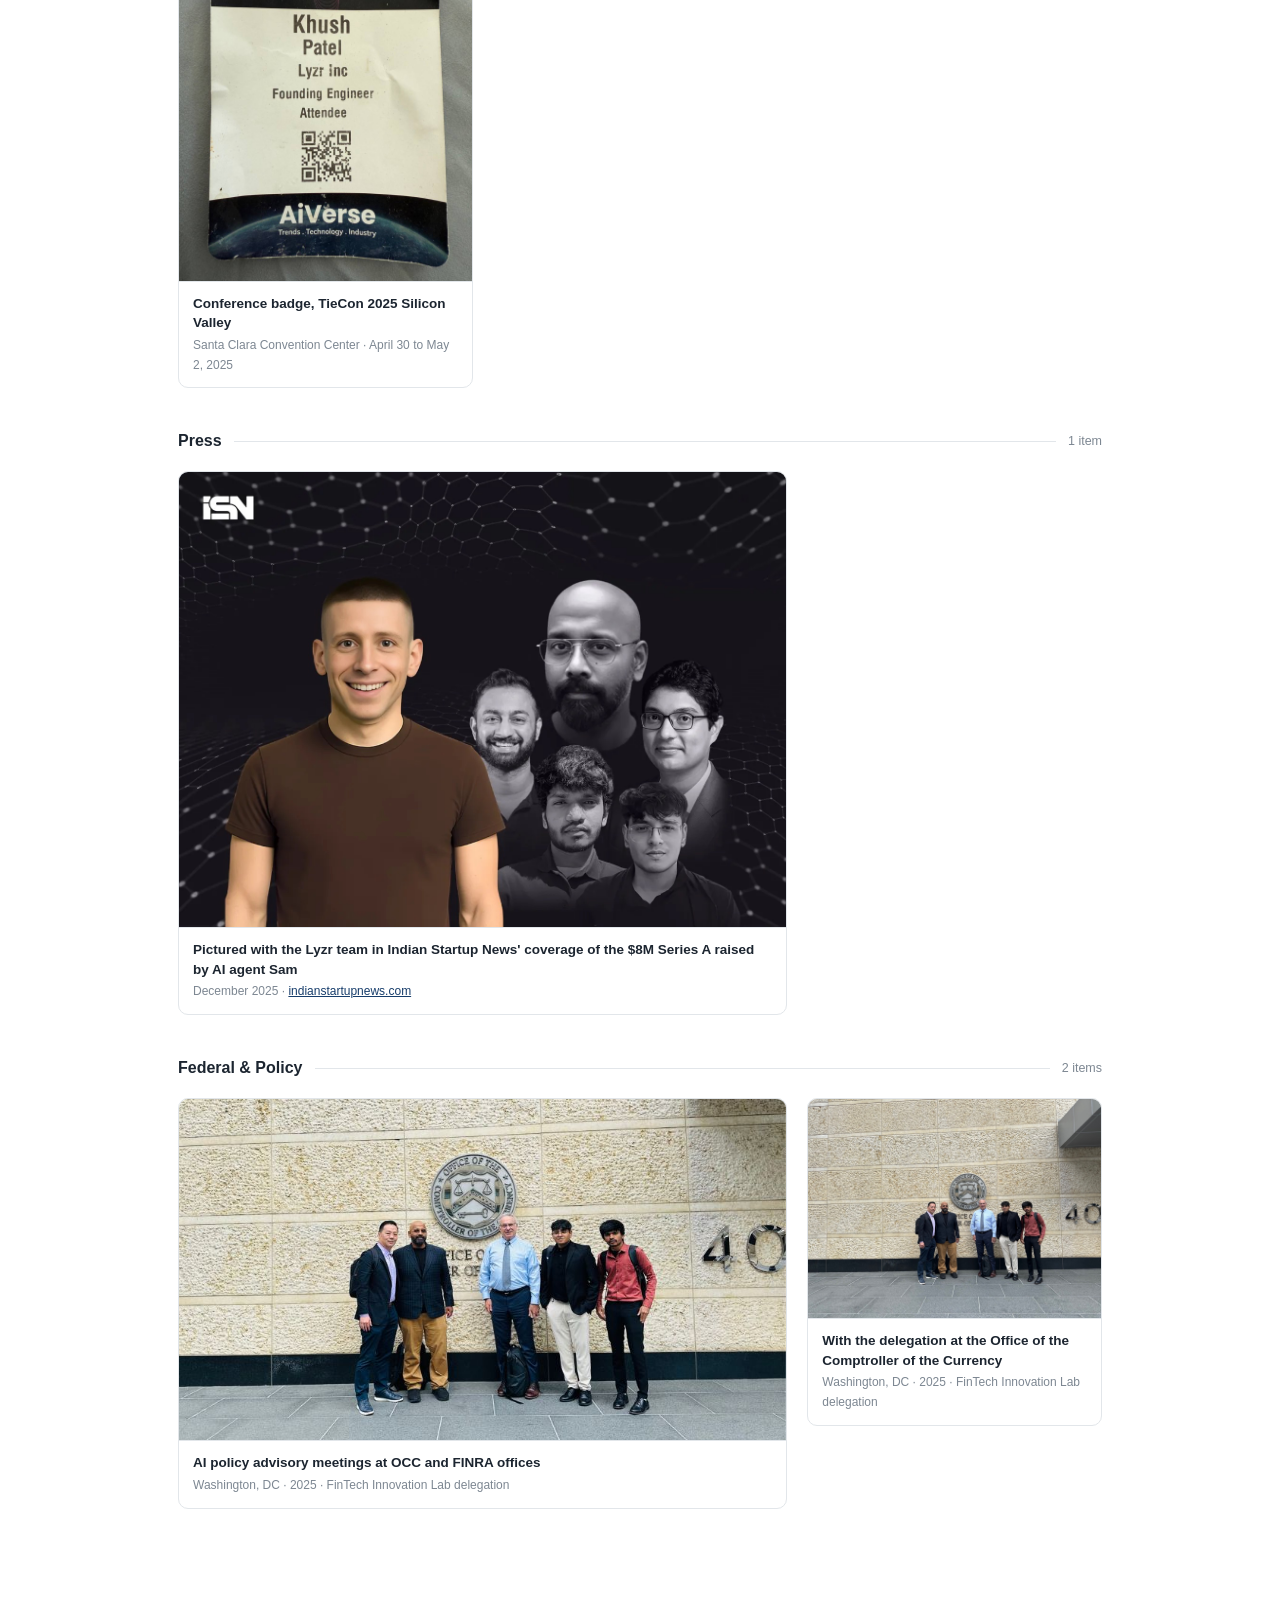
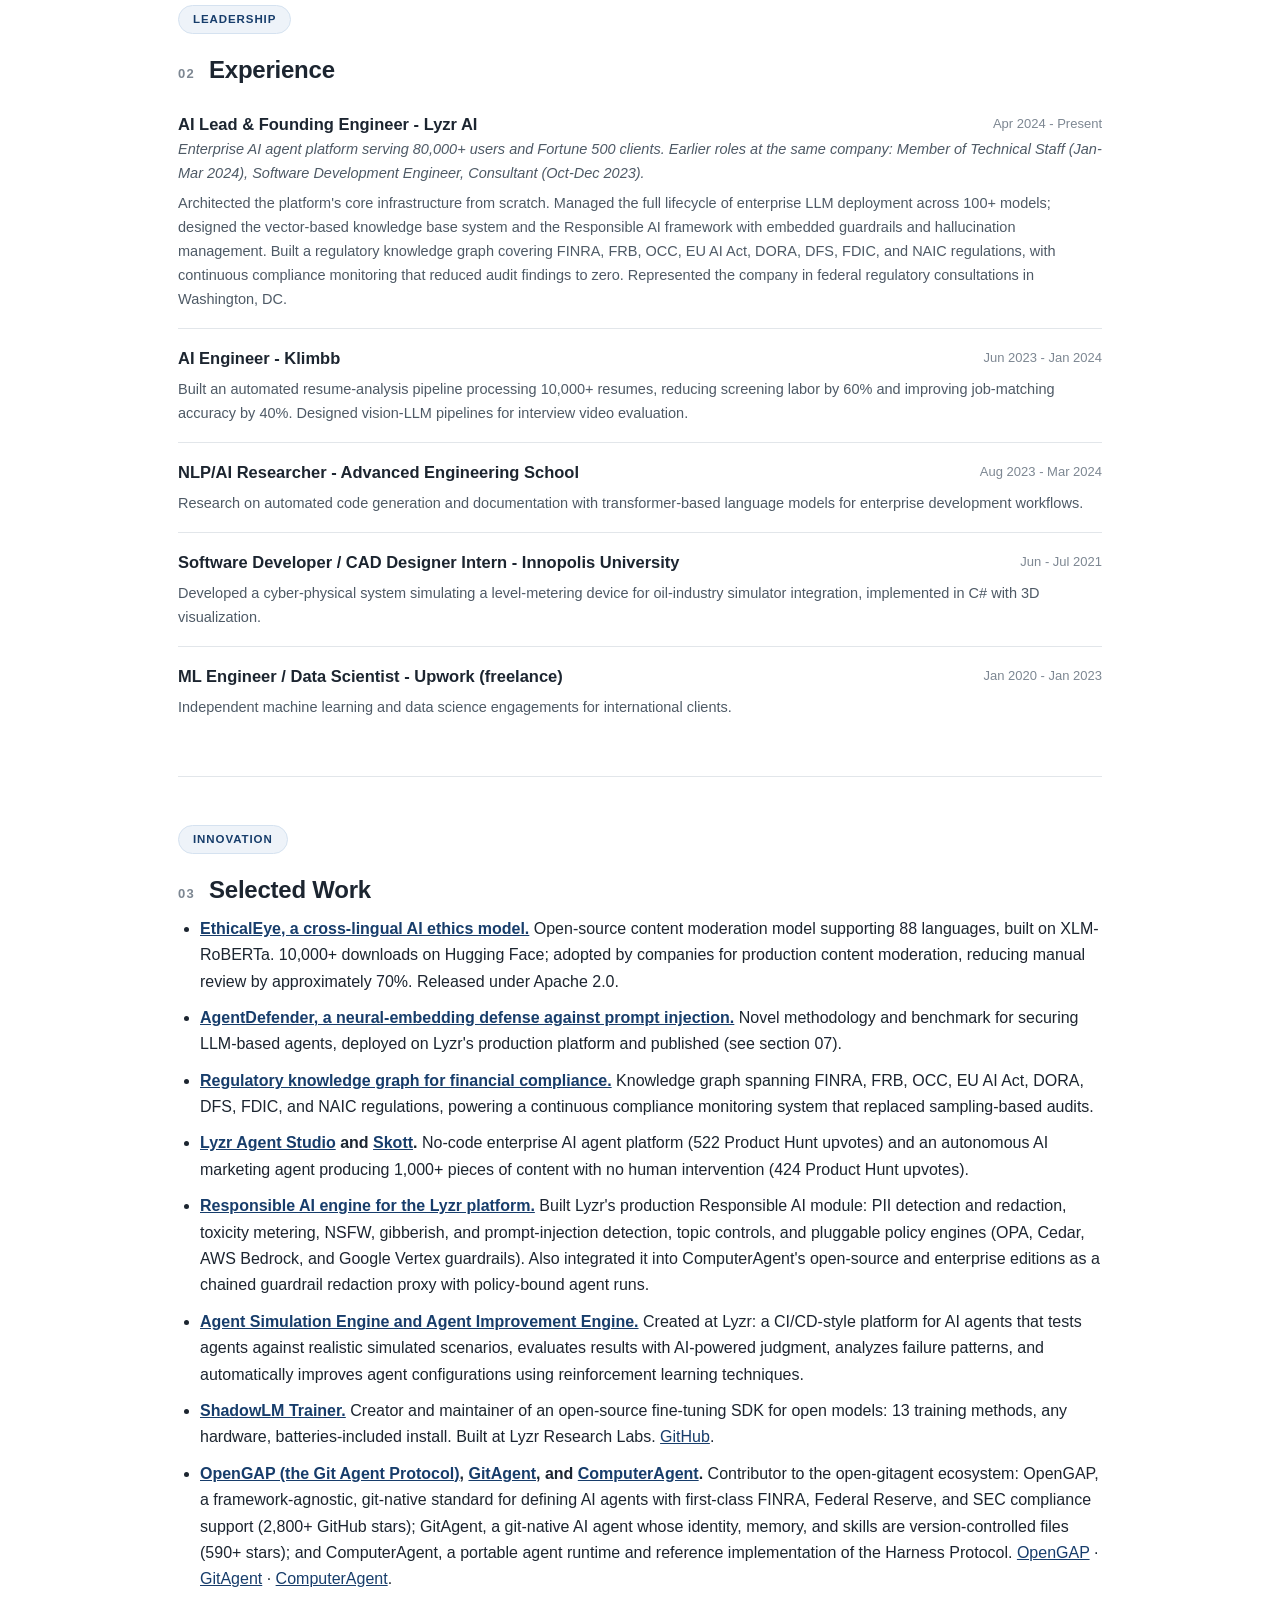
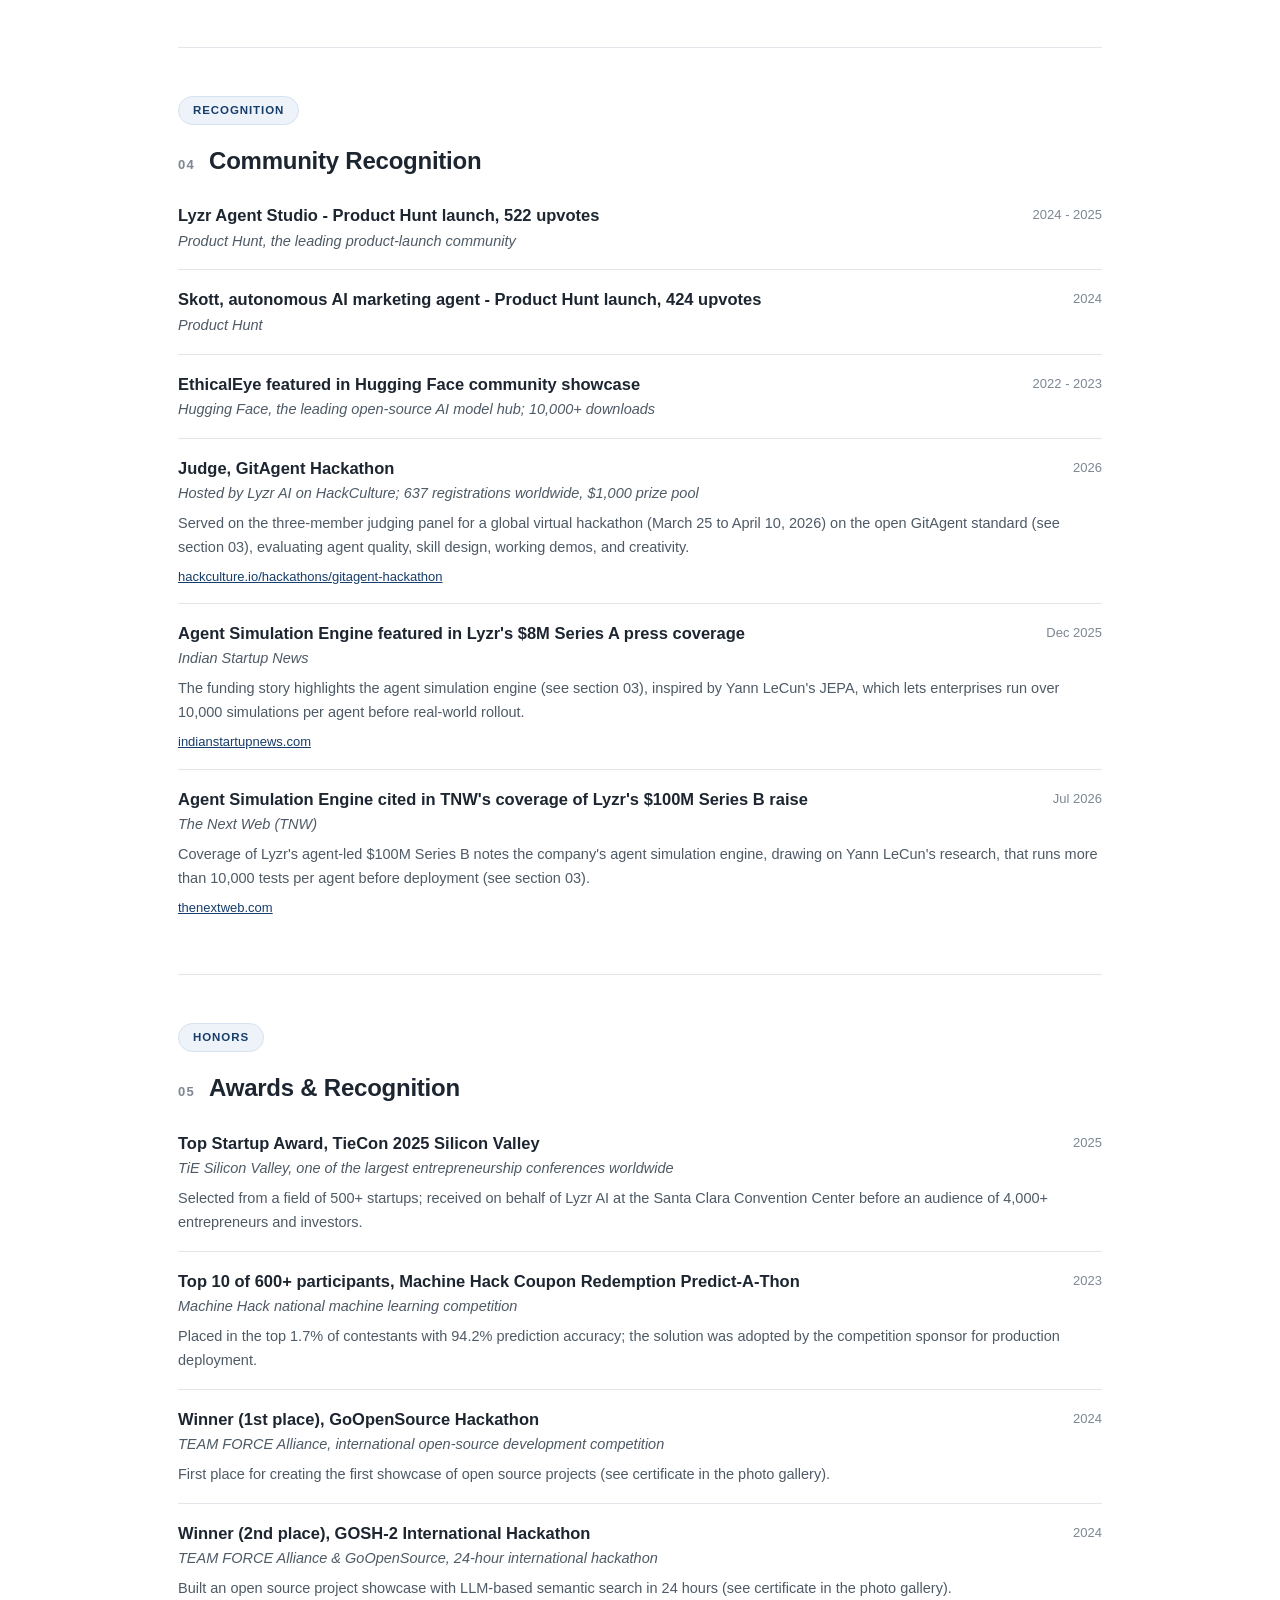
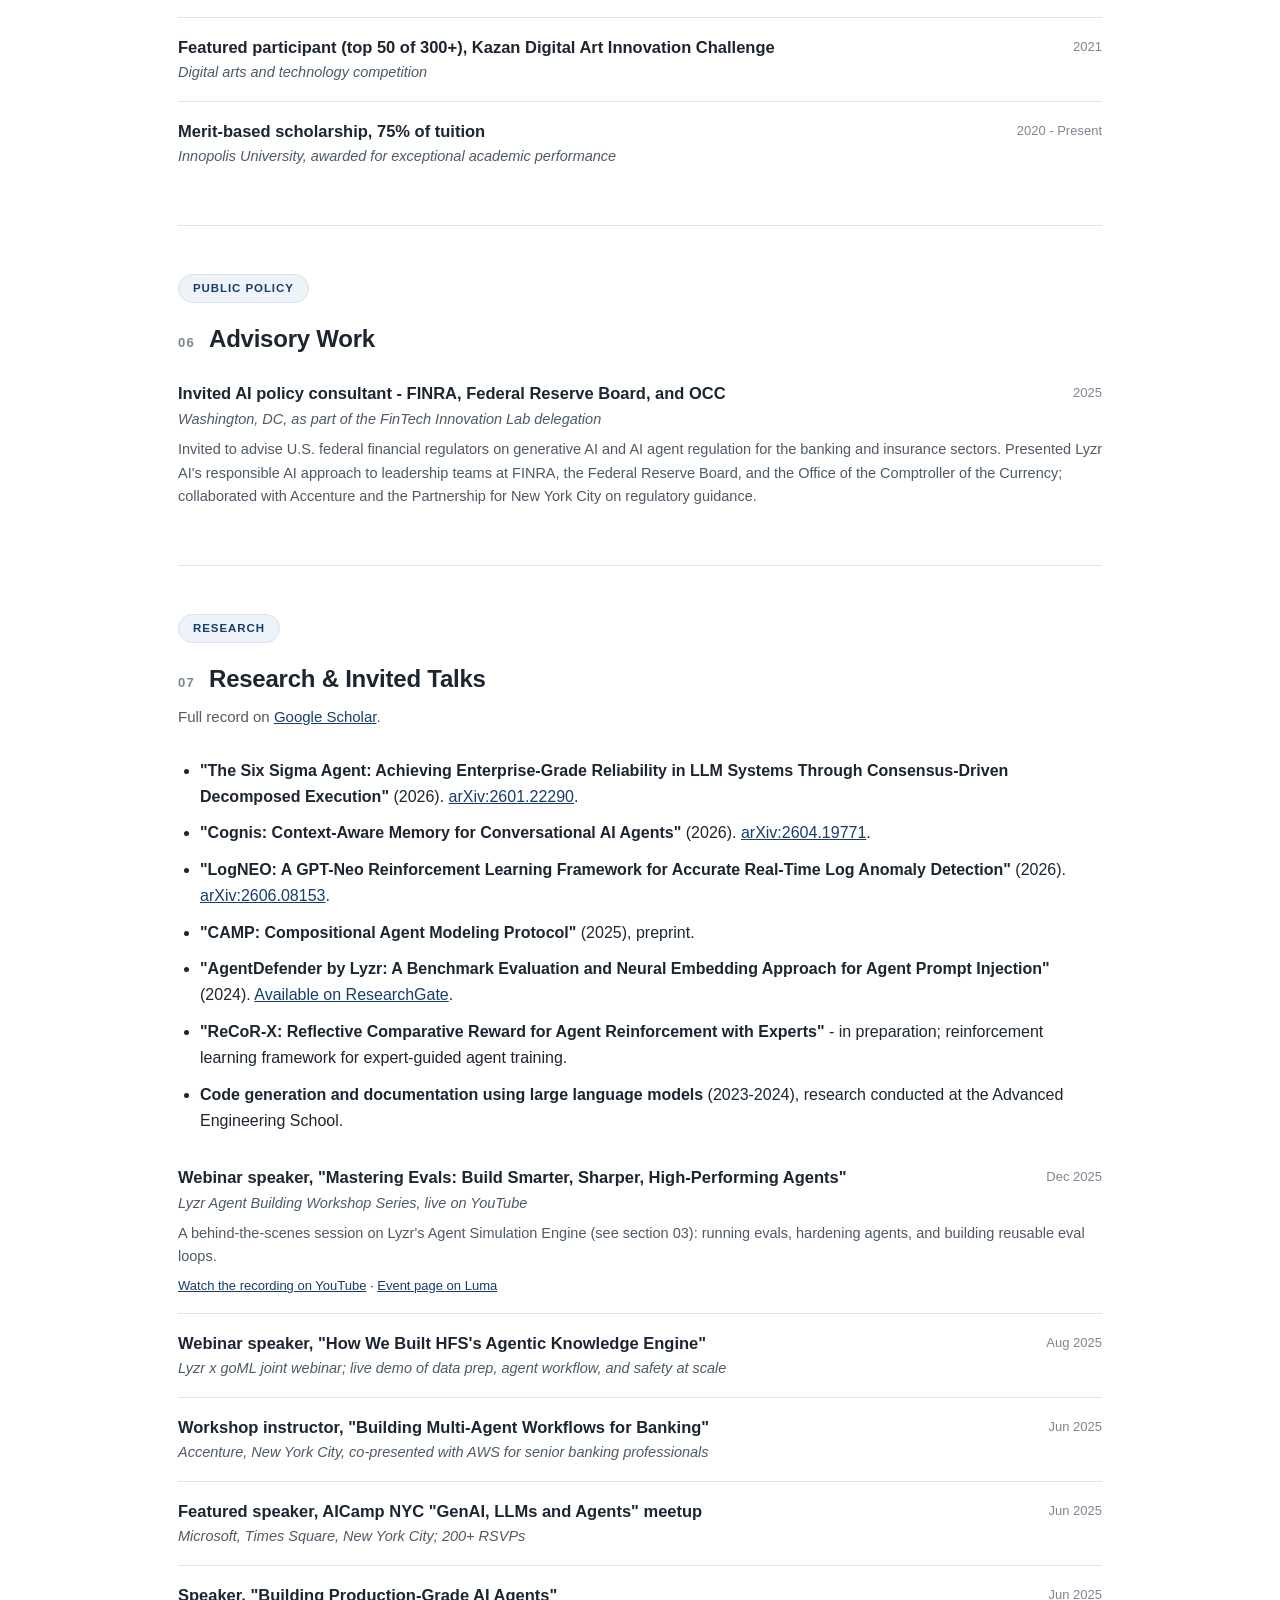
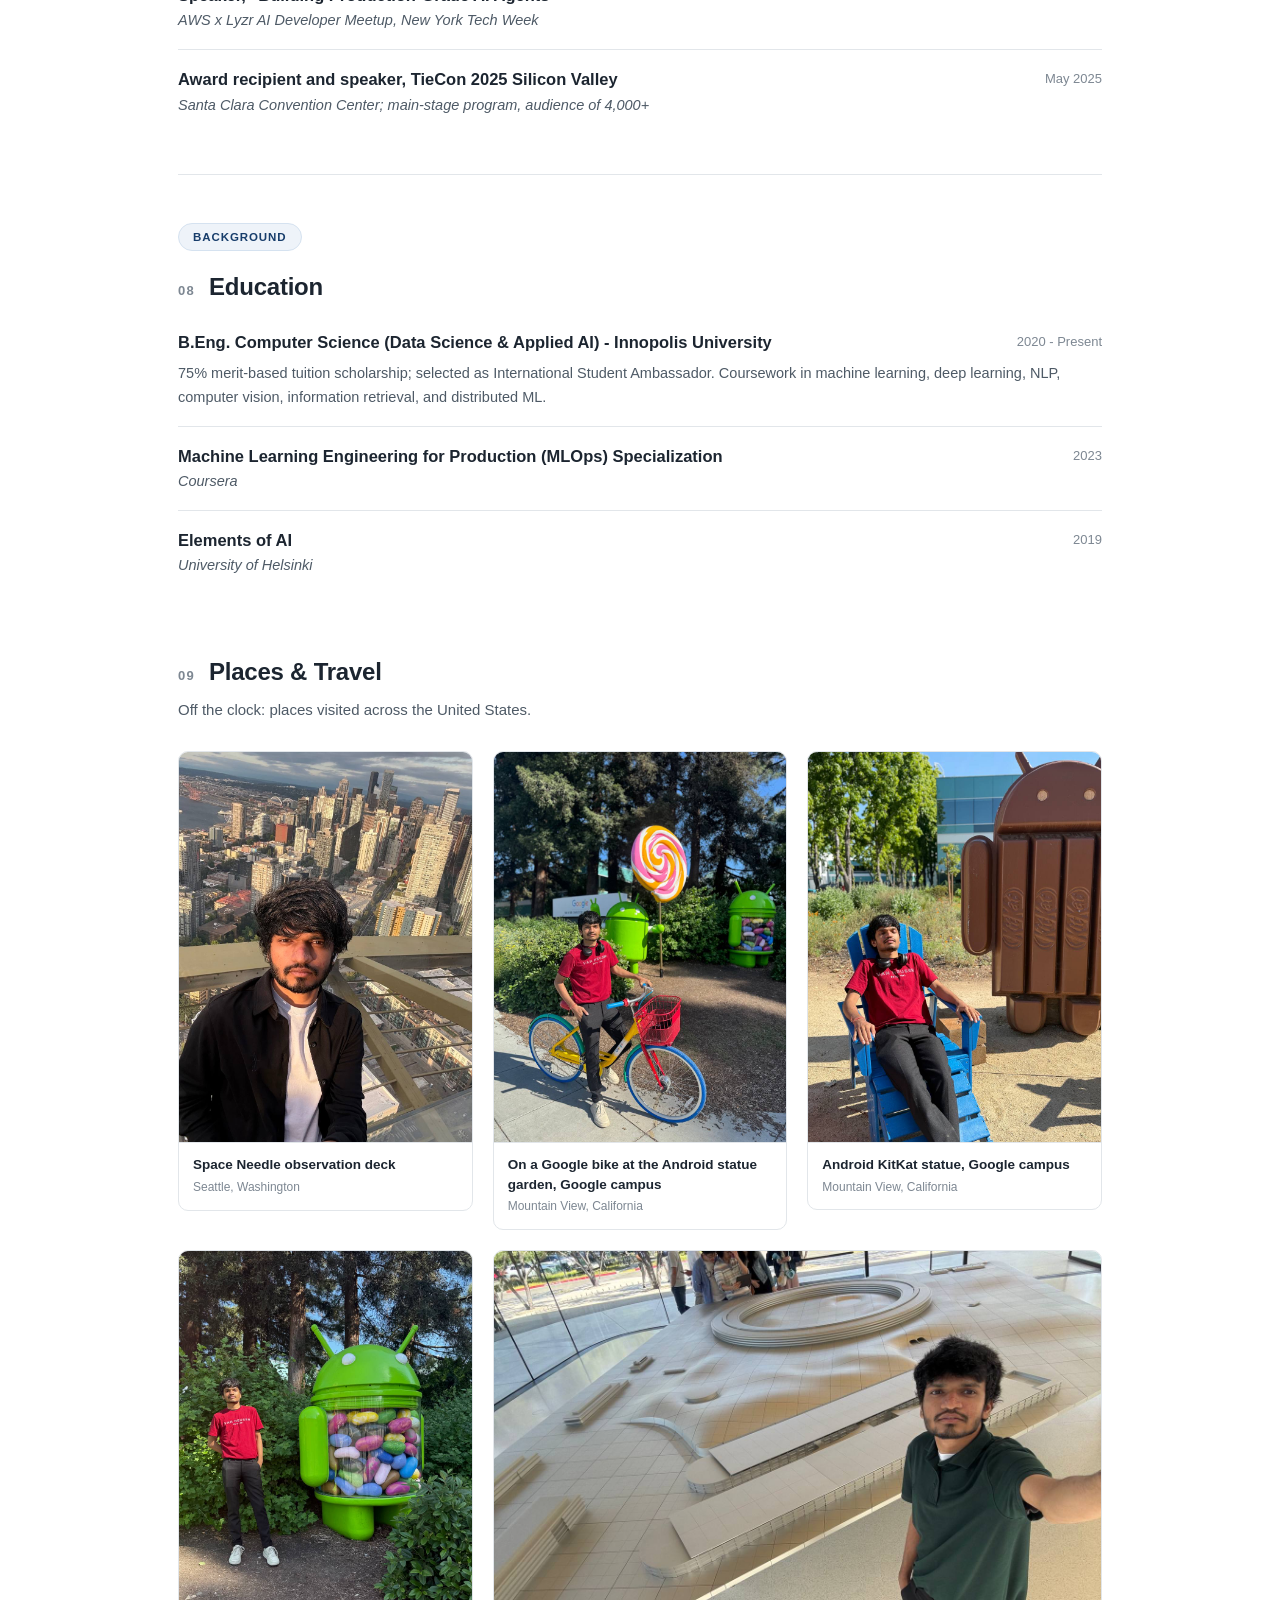
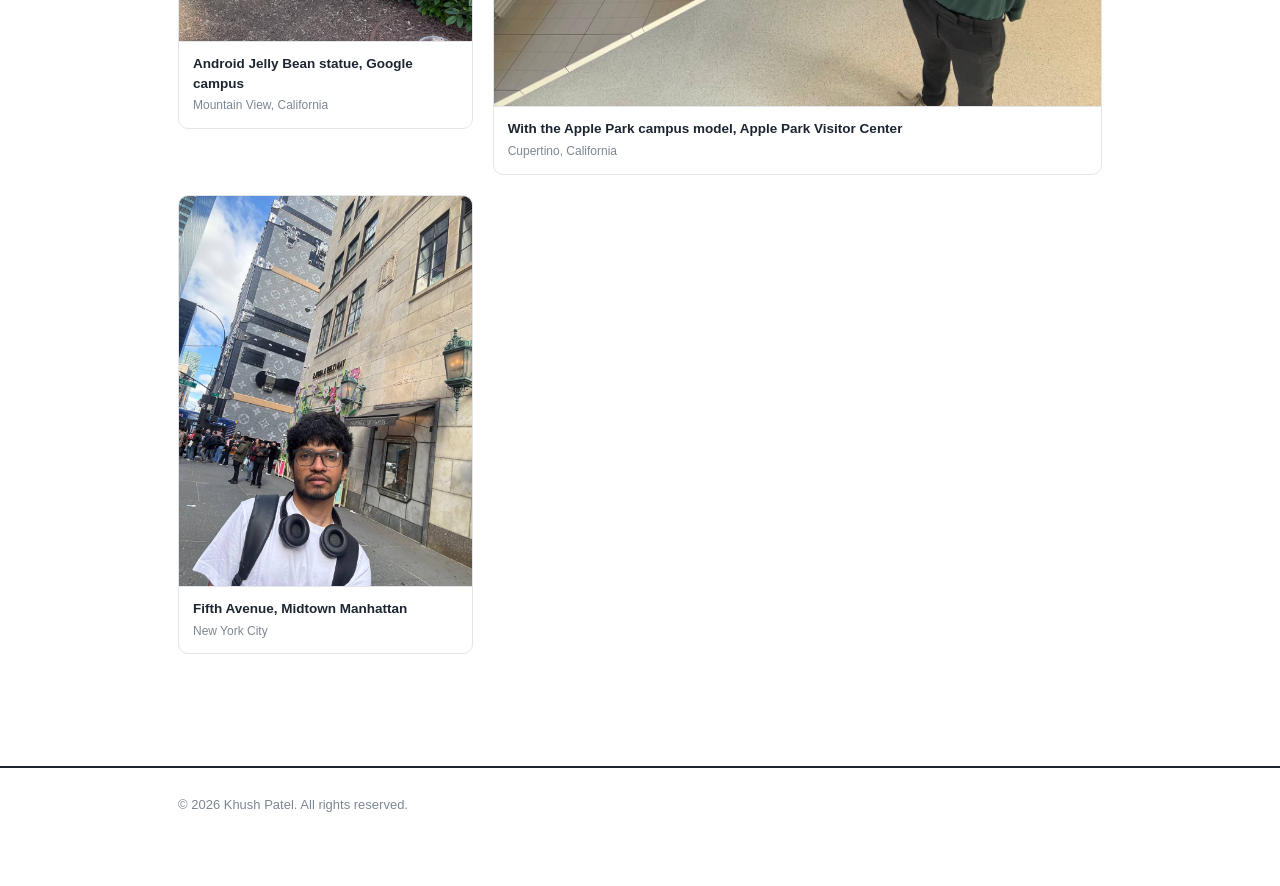
==== commit b2cfcc99: "Optimize SEO metadata around Responsible AI & Agent Simulation specialization Co-Authored-By: Claude" ====
--- a/index.html
+++ b/index.html
@@ -11,20 +11,23 @@
   <!-- End Google Tag Manager -->
   <meta name="google-site-verification" content="T7NOsmkoZAfjxj6PrZEihN4OUilS_wV3Lu-nWcouKb0">
   <meta name="viewport" content="width=device-width, initial-scale=1.0">
-  <title>Khush Patel | AI Lead &amp; Founding Engineer at Lyzr AI</title>
-  <meta name="description" content="Personal portfolio of Khush Patel, AI Lead and Founding Engineer at Lyzr AI: experience, products, awards, research publications, invited talks, and federal AI policy advisory work.">
+  <title>Khush Patel | Founding Engineer, Responsible AI &amp; Agent Simulation at Lyzr AI</title>
+  <meta name="description" content="Khush Patel is a Founding Engineer at Lyzr AI with specialized knowledge in responsible AI, agent simulation, safety engineering, and reliability research for enterprise autonomous agent systems. Creator of the Agent Simulation Engine and Responsible AI engine; awards, research publications, and invited talks.">
+  <meta name="keywords" content="Khush Patel, responsible AI, agent simulation, AI safety engineering, AI reliability research, autonomous agents, multi-agent systems, agent evaluation, Lyzr AI, founding engineer">
   <meta name="author" content="Khush Patel">
   <link rel="canonical" href="https://patelkhush.com/">
-  <link rel="icon" href="data:image/svg+xml,<svg xmlns=%22http://www.w3.org/2000/svg%22 viewBox=%220 0 100 100%22><text y=%22.9em%22 font-size=%2290%22>🤖</text></svg>">
+  <link rel="icon" href="/favicon.svg" type="image/svg+xml">
+  <link rel="icon" href="/favicon-32.png" sizes="32x32" type="image/png">
+  <link rel="apple-touch-icon" href="/apple-touch-icon.png">
   <meta property="og:type" content="profile">
   <meta property="og:site_name" content="Khush Patel">
-  <meta property="og:title" content="Khush Patel | AI Lead &amp; Founding Engineer at Lyzr AI">
-  <meta property="og:description" content="AI Lead and Founding Engineer at Lyzr AI. Enterprise multi-agent systems, award-winning products, research publications, and invited talks.">
+  <meta property="og:title" content="Khush Patel | Founding Engineer, Responsible AI &amp; Agent Simulation at Lyzr AI">
+  <meta property="og:description" content="Founding Engineer at Lyzr AI specializing in responsible AI, agent simulation, safety engineering, and reliability research for enterprise autonomous agent systems.">
   <meta property="og:url" content="https://patelkhush.com/">
   <meta property="og:image" content="https://patelkhush.com/images/khush-patel-portrait.jpg">
   <meta name="twitter:card" content="summary_large_image">
-  <meta name="twitter:title" content="Khush Patel | AI Lead &amp; Founding Engineer at Lyzr AI">
-  <meta name="twitter:description" content="AI Lead and Founding Engineer at Lyzr AI. Enterprise multi-agent systems, award-winning products, research publications, and invited talks.">
+  <meta name="twitter:title" content="Khush Patel | Founding Engineer, Responsible AI &amp; Agent Simulation at Lyzr AI">
+  <meta name="twitter:description" content="Founding Engineer at Lyzr AI specializing in responsible AI, agent simulation, safety engineering, and reliability research for enterprise autonomous agent systems.">
   <meta name="twitter:image" content="https://patelkhush.com/images/khush-patel-portrait.jpg">
   <script type="application/ld+json">
   {
@@ -33,11 +36,12 @@
     "name": "Khush Patel",
     "url": "https://patelkhush.com/",
     "image": "https://patelkhush.com/images/khush-patel-portrait.jpg",
-    "jobTitle": "AI Lead & Founding Engineer",
+    "jobTitle": "Founding Engineer, Responsible AI & Agent Simulation",
+    "description": "Founding Engineer at Lyzr AI with specialized knowledge in responsible AI, agent simulation, safety engineering, and reliability research for enterprise autonomous agent systems.",
     "worksFor": { "@type": "Organization", "name": "Lyzr AI", "url": "https://www.lyzr.ai/" },
     "alumniOf": { "@type": "CollegeOrUniversity", "name": "Innopolis University" },
     "email": "mailto:khushpatel2002@gmail.com",
-    "knowsAbout": ["Artificial Intelligence", "Multi-Agent Systems", "Large Language Models", "Machine Learning", "Responsible AI"],
+    "knowsAbout": ["Responsible AI", "Agent Simulation", "AI Safety Engineering", "AI Reliability Research", "Agent Evaluation", "Multi-Agent Systems", "Autonomous Agents", "Large Language Models", "Artificial Intelligence", "Machine Learning"],
     "award": ["TieCon 2025 Silicon Valley Top Startup Award"],
     "sameAs": [
       "https://www.linkedin.com/in/khush-patel-kp/",
@@ -65,7 +69,7 @@
       <h1>Khush Patel</h1>
       <div class="role">AI Lead &amp; Founding Engineer, Lyzr AI</div>
       <p class="loveline">Obsessed with AI agents, GPU systems, Rust, and turning research into products people actually use.</p>
-      <p class="summary">Creator of EthicalEye &amp; Skott &middot; Founding engineer of the Lyzr Agent Platform, serving 80,000+ users &middot; TieCon 2025 Silicon Valley Top Startup Award &middot; Invited AI policy advisor to U.S. federal financial regulators</p>
+      <p class="summary">Founding engineer specializing in responsible AI, agent simulation, safety engineering, and reliability research for enterprise autonomous agent systems &middot; Founding engineer of the Lyzr Agent Platform, serving 80,000+ users &middot; Creator of EthicalEye &amp; Skott &middot; TieCon 2025 Silicon Valley Top Startup Award &middot; Invited AI policy advisor to U.S. federal financial regulators</p>
       <div class="contact-line">
         <a href="mailto:khushpatel2002@gmail.com">khushpatel2002@gmail.com</a> <span>&middot;</span>
         <a href="https://www.linkedin.com/in/khush-patel-kp/">LinkedIn</a> <span>&middot;</span>
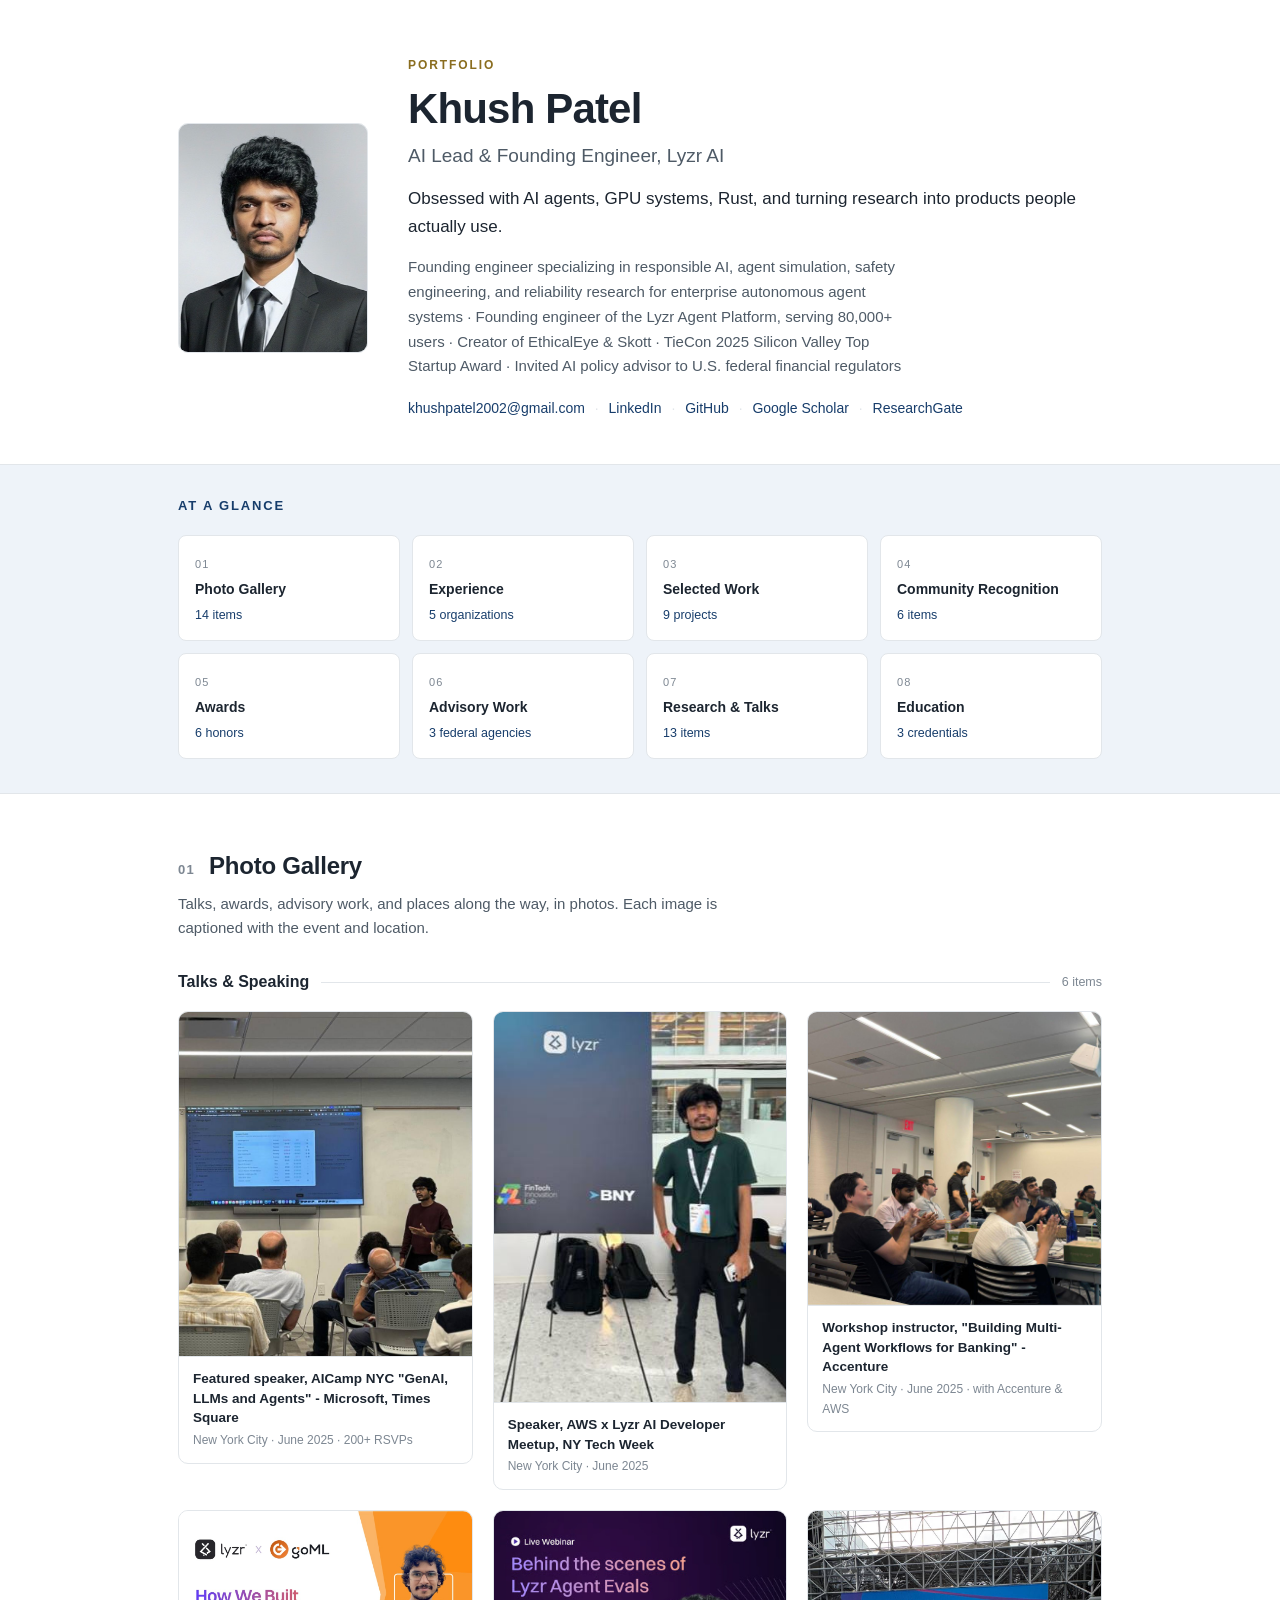
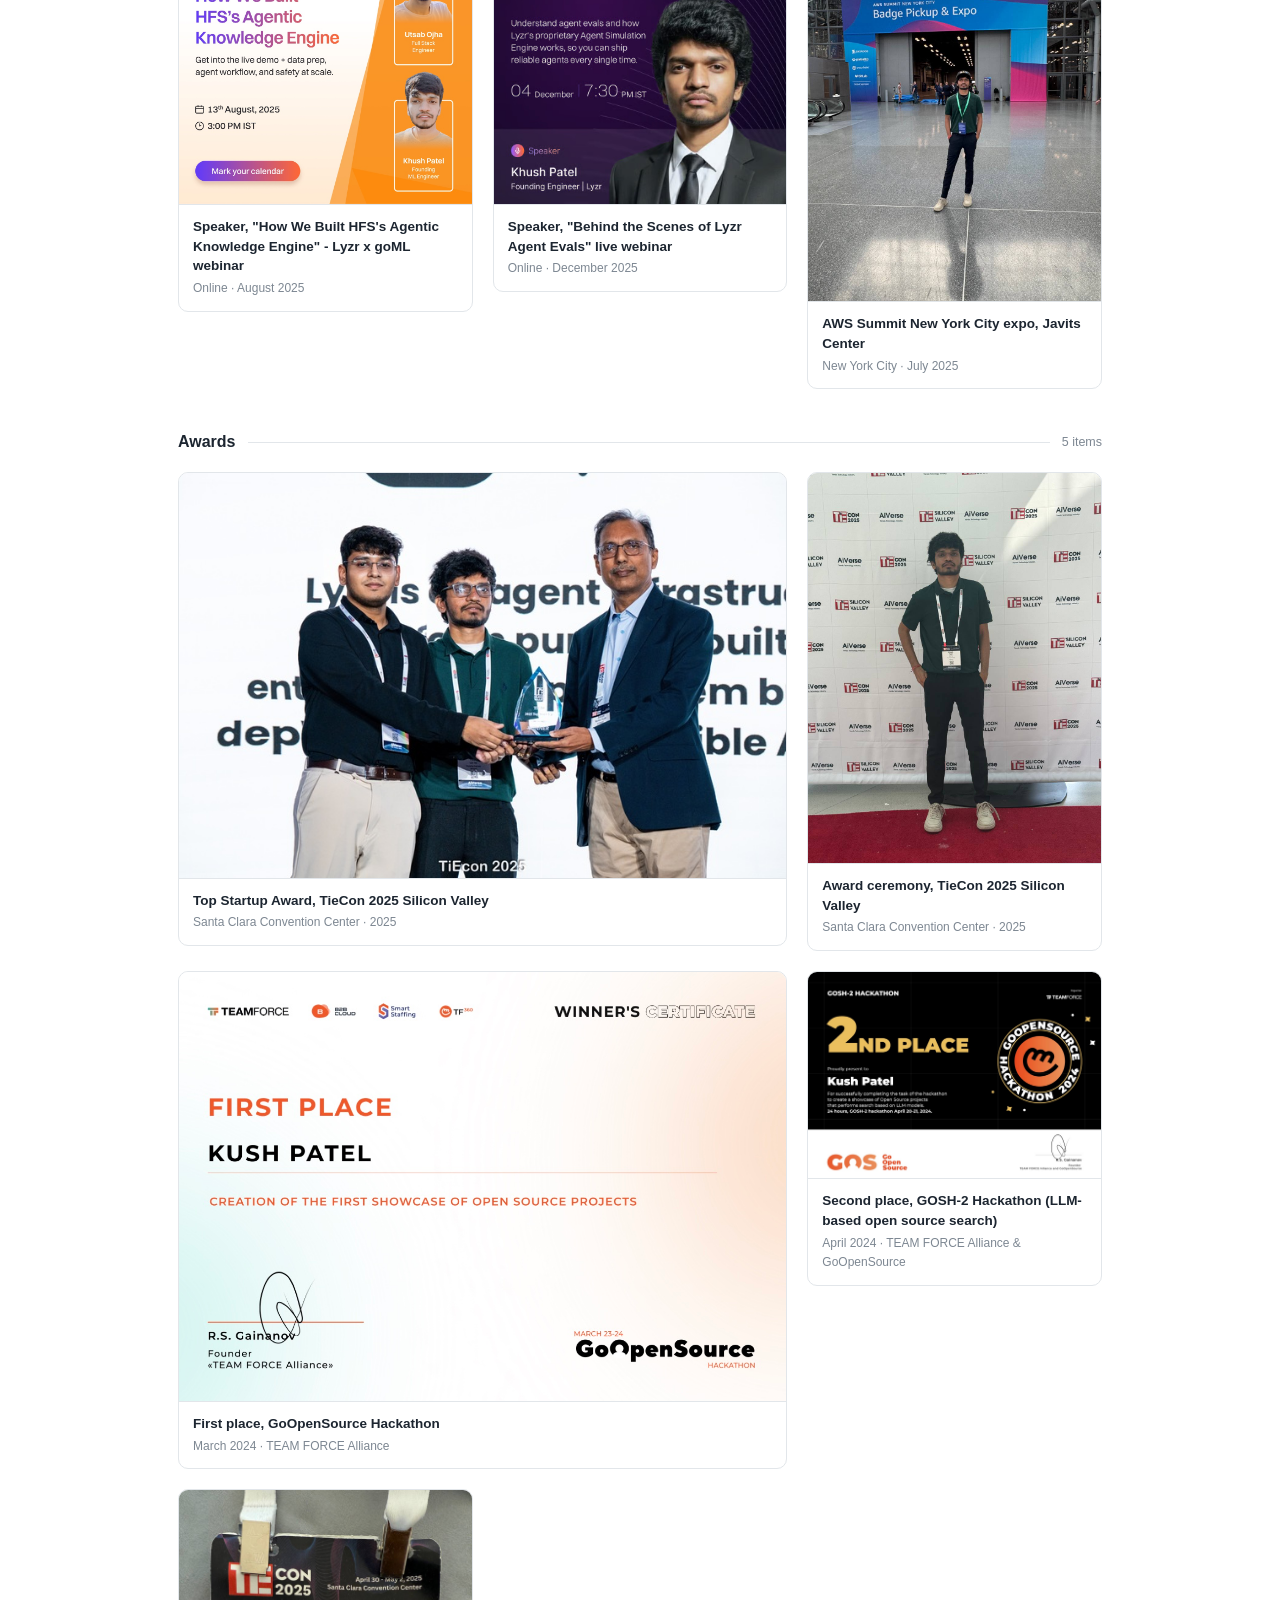
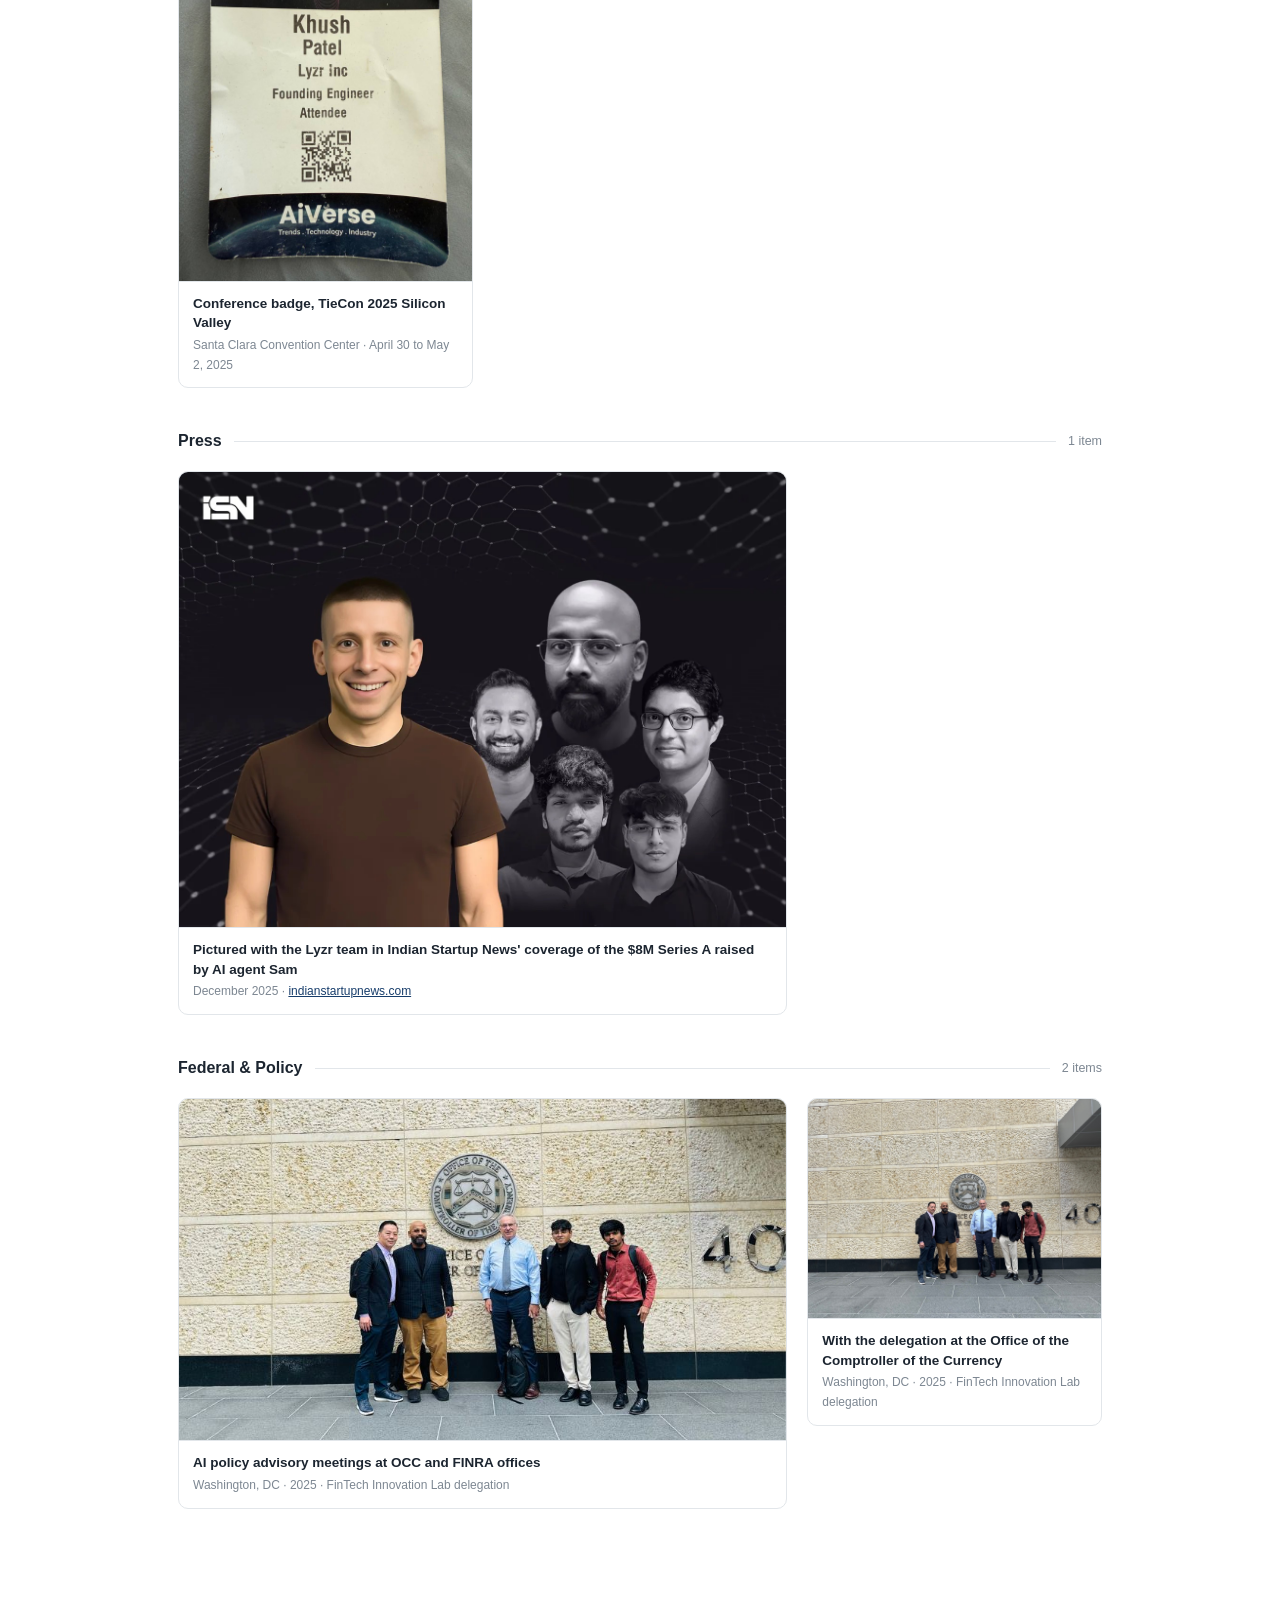
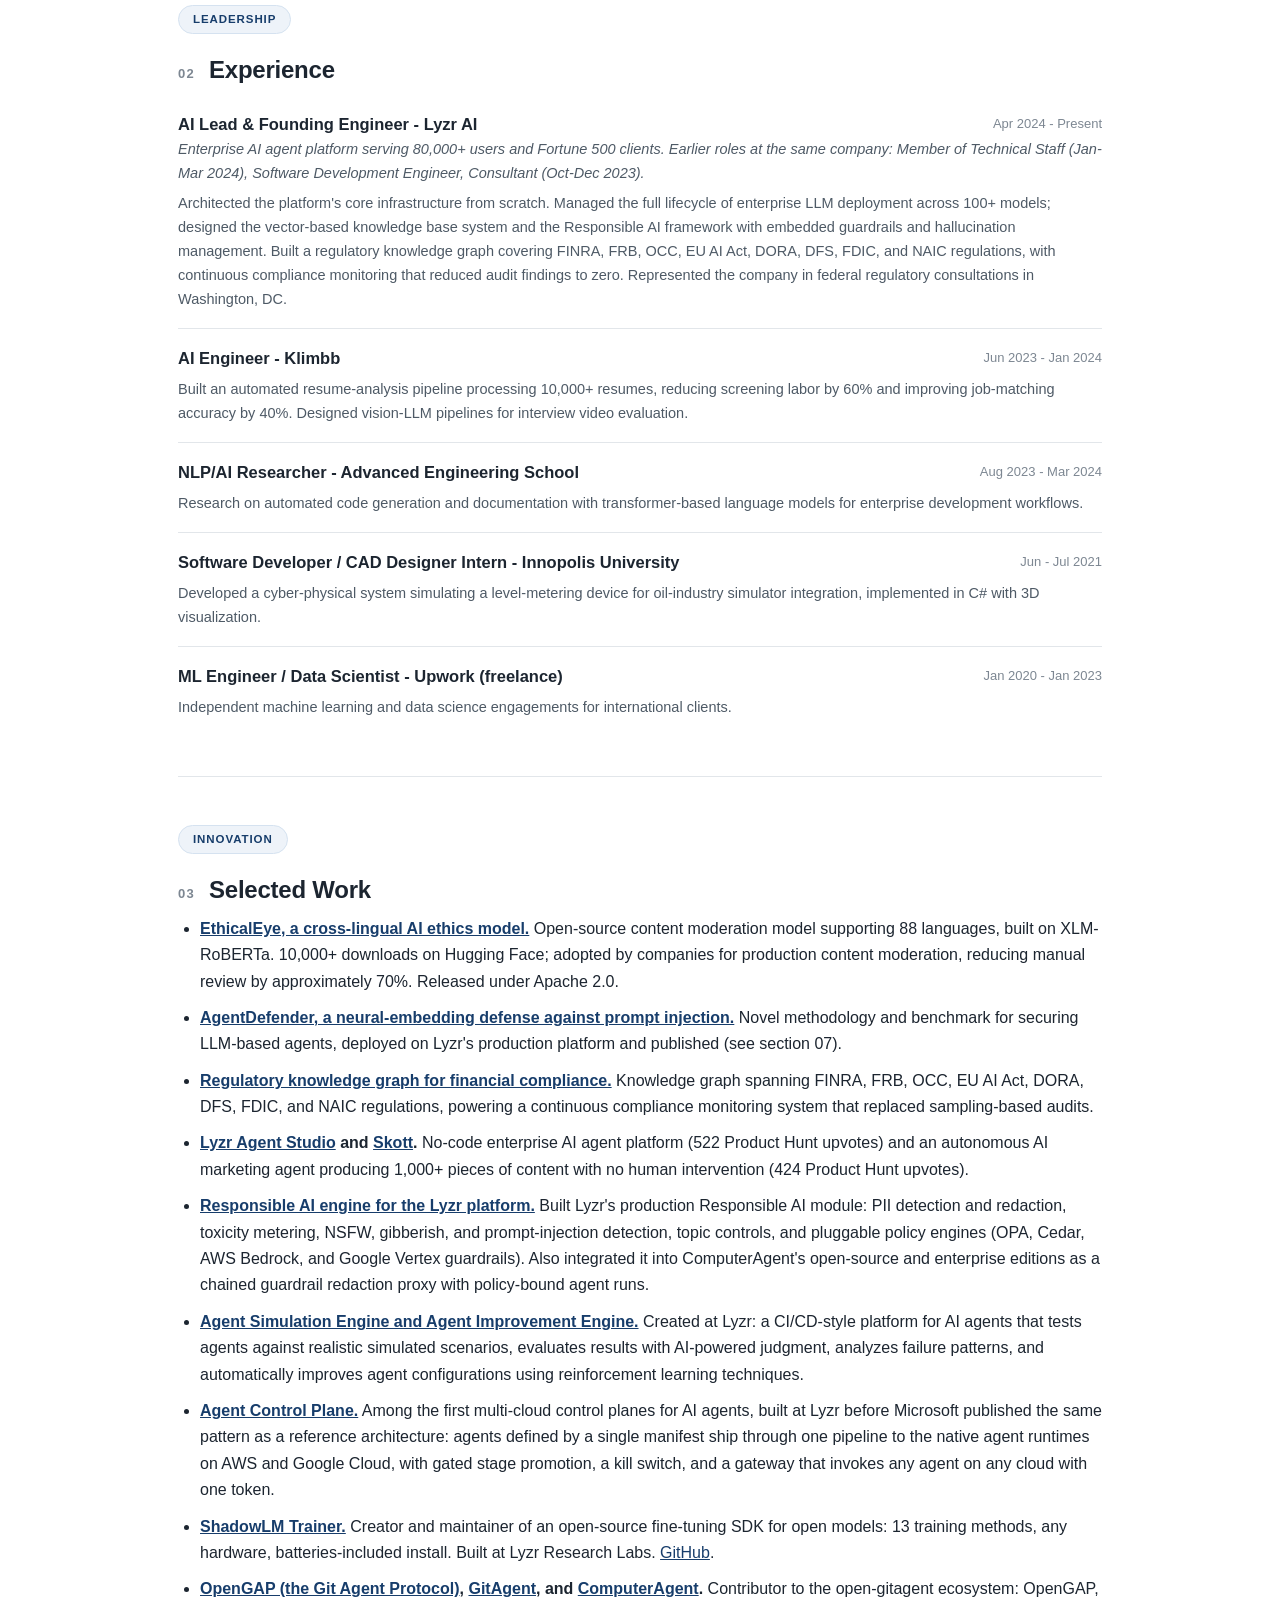
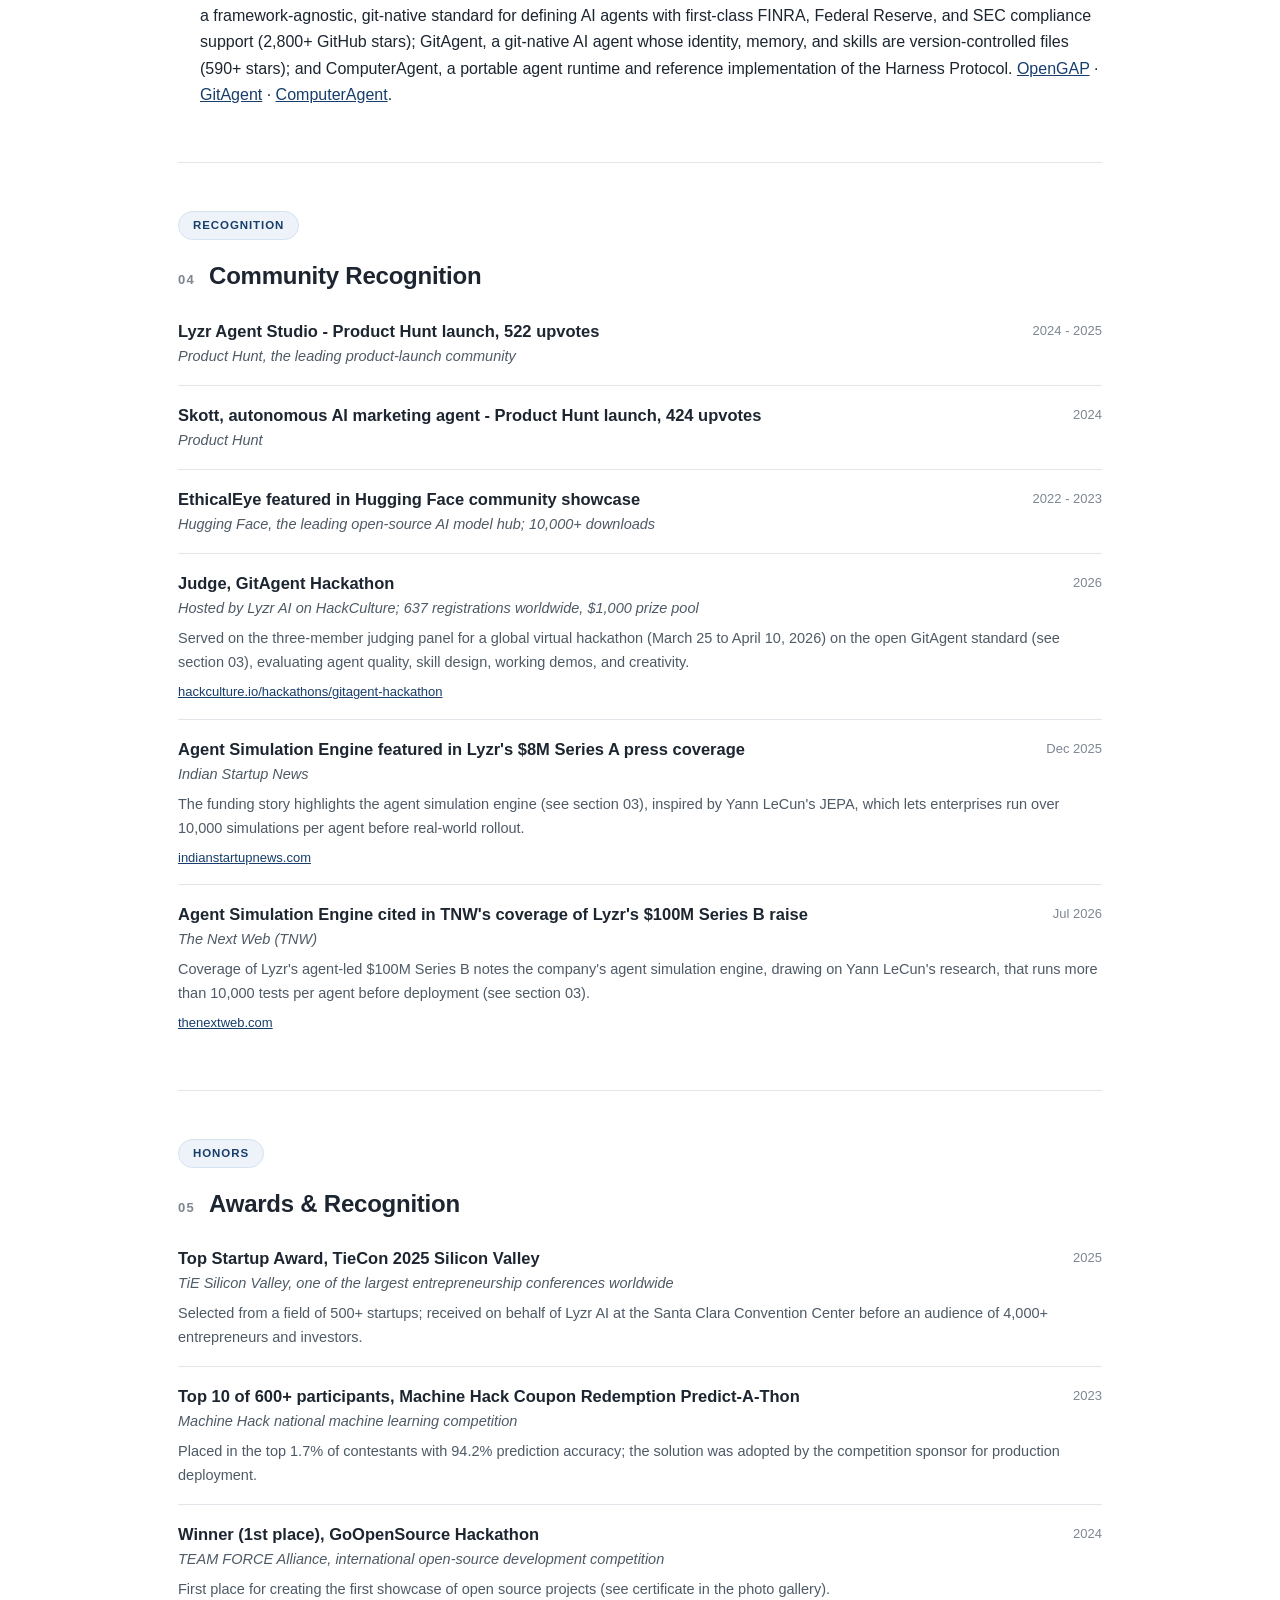
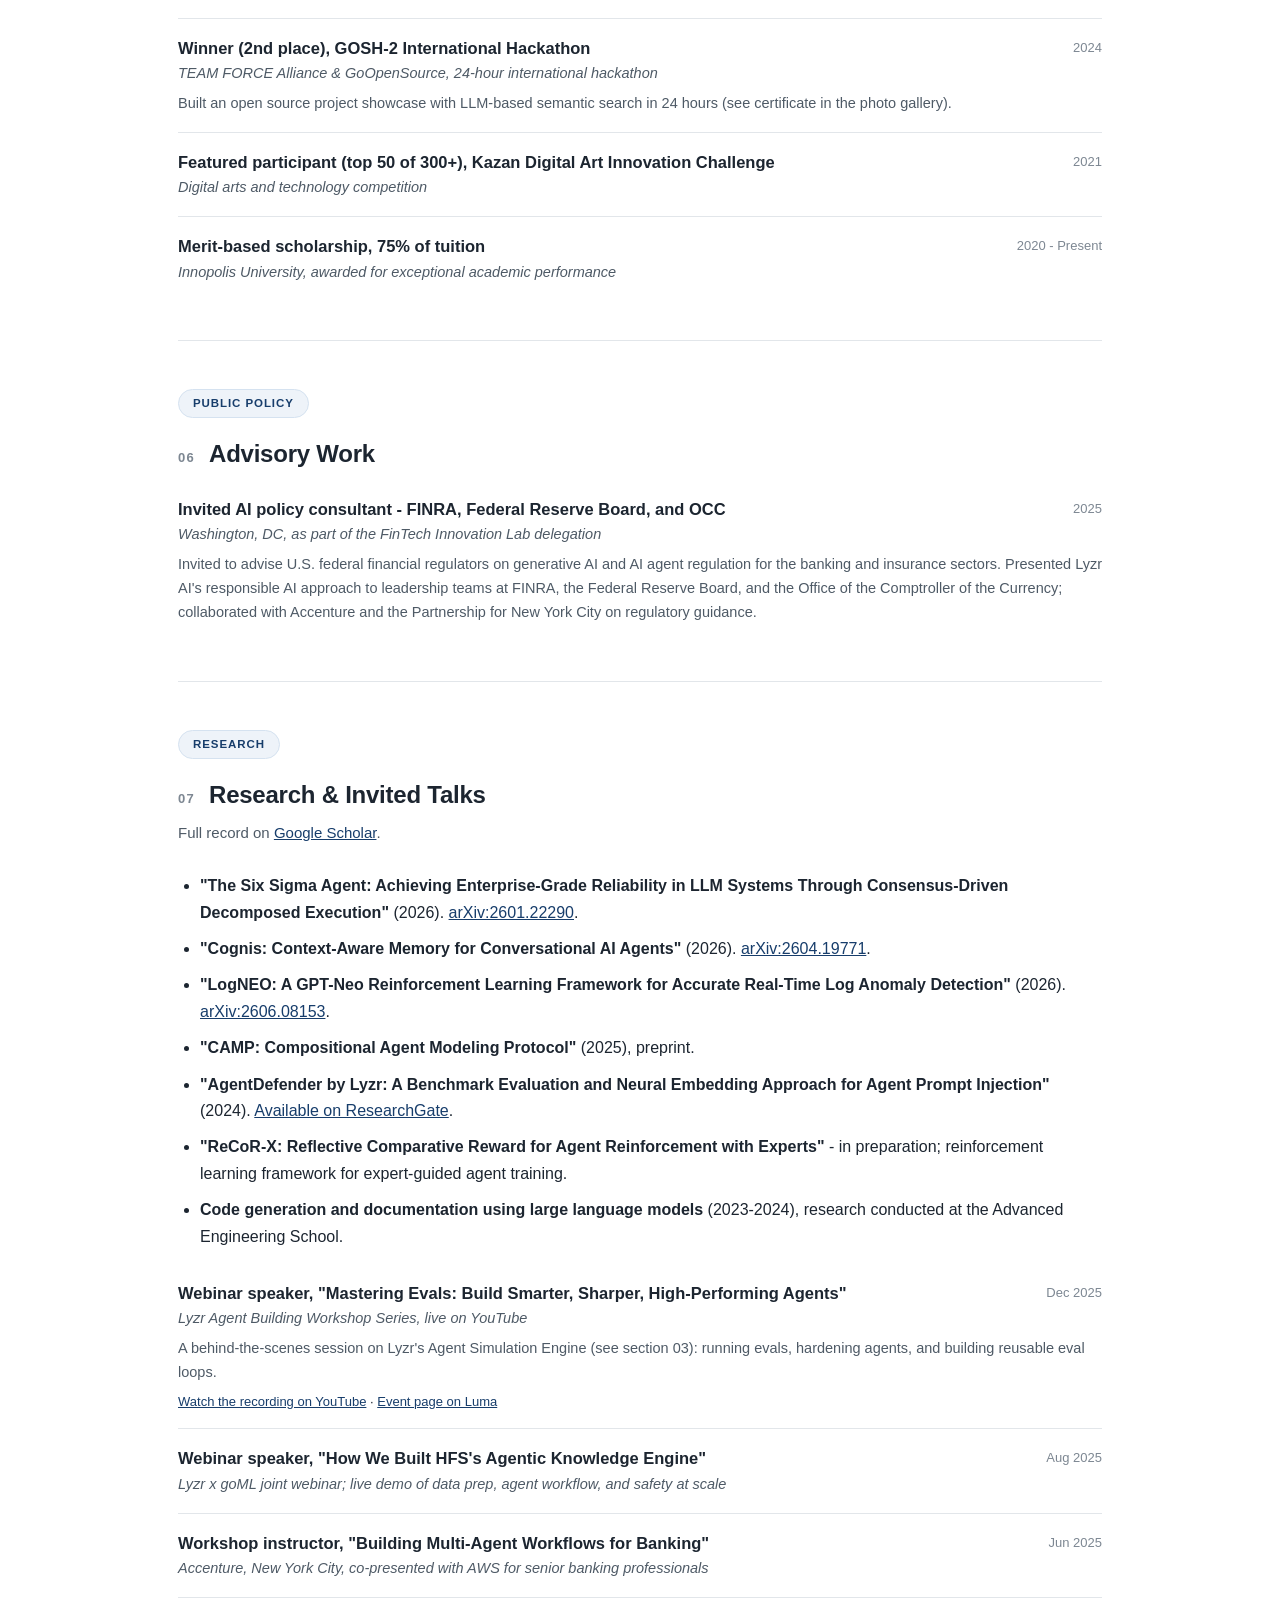
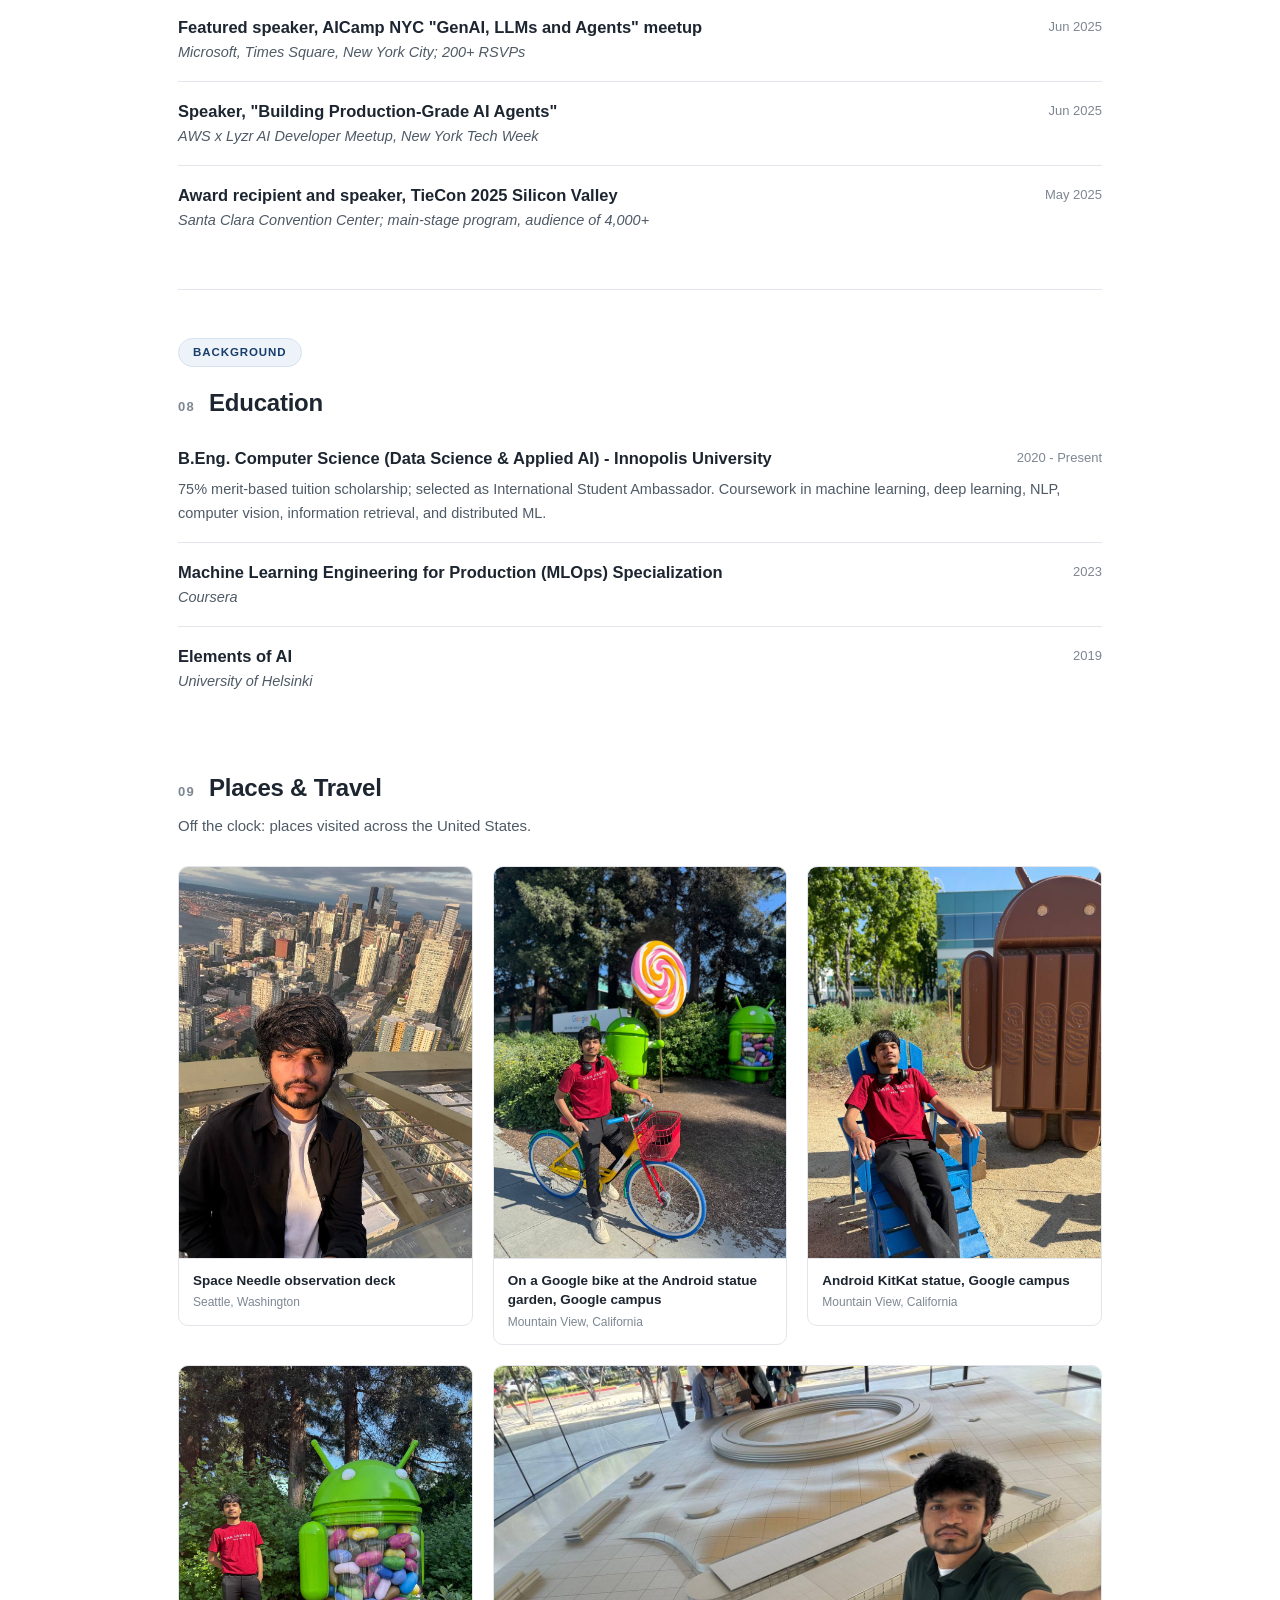
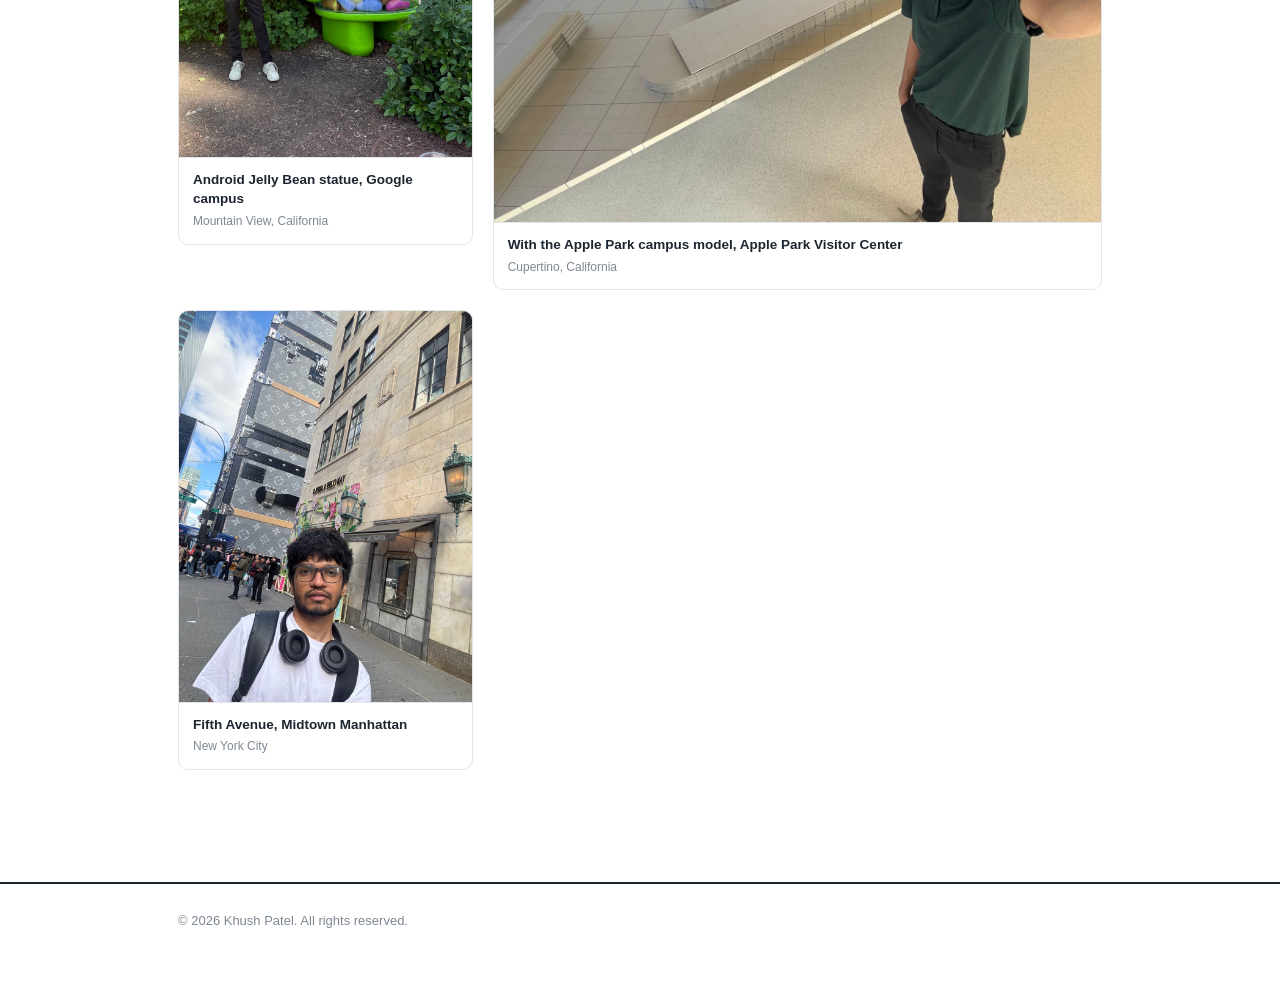
==== commit 7a46eb14: "Add Agent Control Plane project page and Selected Work entry Co-Authored-By: Claude Fable 5 <noreply" ====
--- a/index.html
+++ b/index.html
@@ -88,7 +88,7 @@
     <div class="index-grid">
       <a href="#gallery"><span class="num">01</span><span class="lbl">Photo Gallery</span><span class="cnt">14 items</span></a>
       <a href="#role"><span class="num">02</span><span class="lbl">Experience</span><span class="cnt">5 organizations</span></a>
-      <a href="#contributions"><span class="num">03</span><span class="lbl">Selected Work</span><span class="cnt">8 projects</span></a>
+      <a href="#contributions"><span class="num">03</span><span class="lbl">Selected Work</span><span class="cnt">9 projects</span></a>
       <a href="#press"><span class="num">04</span><span class="lbl">Community Recognition</span><span class="cnt">6 items</span></a>
       <a href="#awards"><span class="num">05</span><span class="lbl">Awards</span><span class="cnt">6 honors</span></a>
       <a href="#advisory"><span class="num">06</span><span class="lbl">Advisory Work</span><span class="cnt">3 federal agencies</span></a>
@@ -282,6 +282,7 @@
       <li><strong><a href="/lyzr-agent-studio/">Lyzr Agent Studio</a> and <a href="/skott/">Skott</a>.</strong> No-code enterprise AI agent platform (522 Product Hunt upvotes) and an autonomous AI marketing agent producing 1,000+ pieces of content with no human intervention (424 Product Hunt upvotes).</li>
       <li><strong><a href="/responsible-ai-engine/">Responsible AI engine for the Lyzr platform.</a></strong> Built Lyzr's production Responsible AI module: PII detection and redaction, toxicity metering, NSFW, gibberish, and prompt-injection detection, topic controls, and pluggable policy engines (OPA, Cedar, AWS Bedrock, and Google Vertex guardrails). Also integrated it into ComputerAgent's open-source and enterprise editions as a chained guardrail redaction proxy with policy-bound agent runs.</li>
       <li><strong><a href="/agent-simulation-engine/">Agent Simulation Engine and Agent Improvement Engine.</a></strong> Created at Lyzr: a CI/CD-style platform for AI agents that tests agents against realistic simulated scenarios, evaluates results with AI-powered judgment, analyzes failure patterns, and automatically improves agent configurations using reinforcement learning techniques.</li>
+      <li><strong><a href="/control-plane/">Agent Control Plane.</a></strong> Among the first multi-cloud control planes for AI agents, built at Lyzr before Microsoft published the same pattern as a reference architecture: agents defined by a single manifest ship through one pipeline to the native agent runtimes on AWS and Google Cloud, with gated stage promotion, a kill switch, and a gateway that invokes any agent on any cloud with one token.</li>
       <li><strong><a href="/shadowlm/">ShadowLM Trainer.</a></strong> Creator and maintainer of an open-source fine-tuning SDK for open models: 13 training methods, any hardware, batteries-included install. Built at Lyzr Research Labs. <a href="https://github.com/open-gitagent/shadowLM">GitHub</a>.</li>
       <li><strong><a href="/opengap/">OpenGAP (the Git Agent Protocol)</a>, <a href="/gitagent/">GitAgent</a>, and <a href="/computeragent/">ComputerAgent</a>.</strong> Contributor to the open-gitagent ecosystem: OpenGAP, a framework-agnostic, git-native standard for defining AI agents with first-class FINRA, Federal Reserve, and SEC compliance support (2,800+ GitHub stars); GitAgent, a git-native AI agent whose identity, memory, and skills are version-controlled files (590+ stars); and ComputerAgent, a portable agent runtime and reference implementation of the Harness Protocol. <a href="https://github.com/open-gitagent/opengap">OpenGAP</a> &middot; <a href="https://github.com/open-gitagent/gitagent">GitAgent</a> &middot; <a href="https://github.com/open-gitagent/ComputerAgent">ComputerAgent</a>.</li>
     </ul>
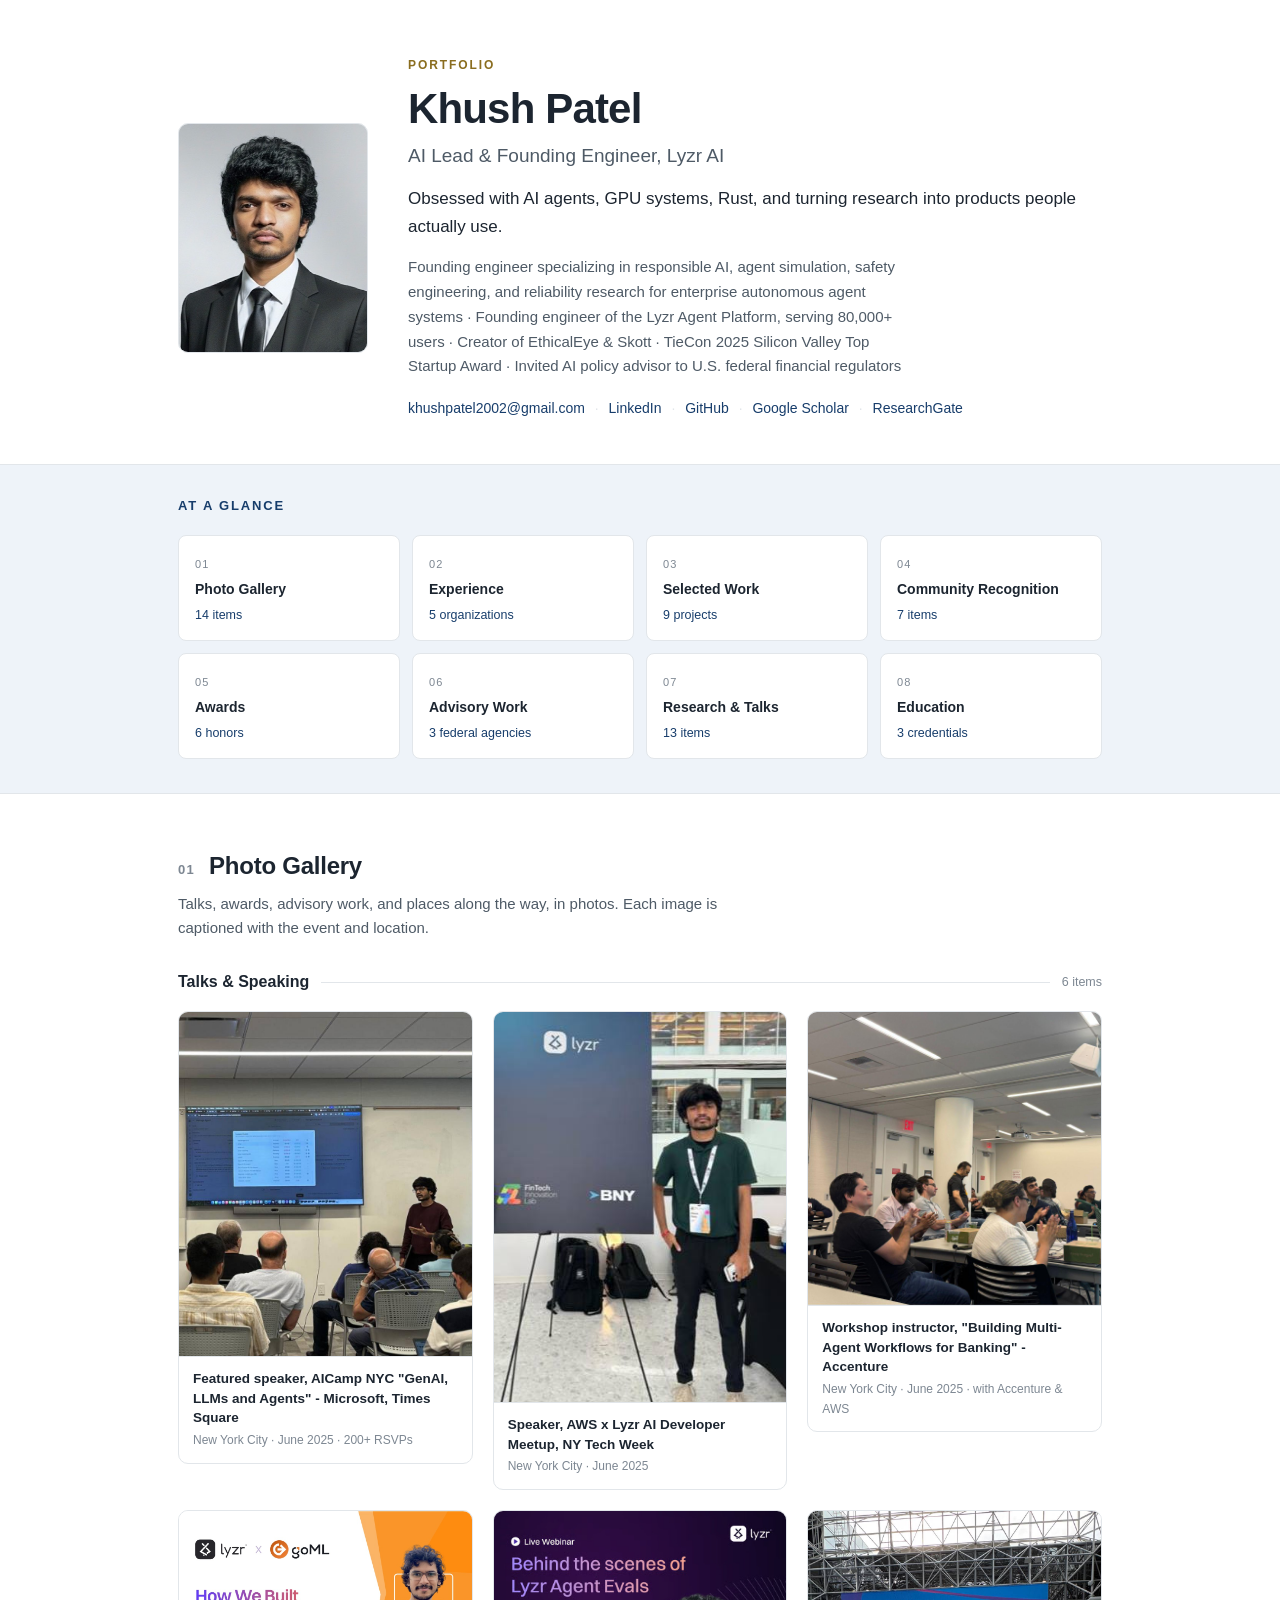
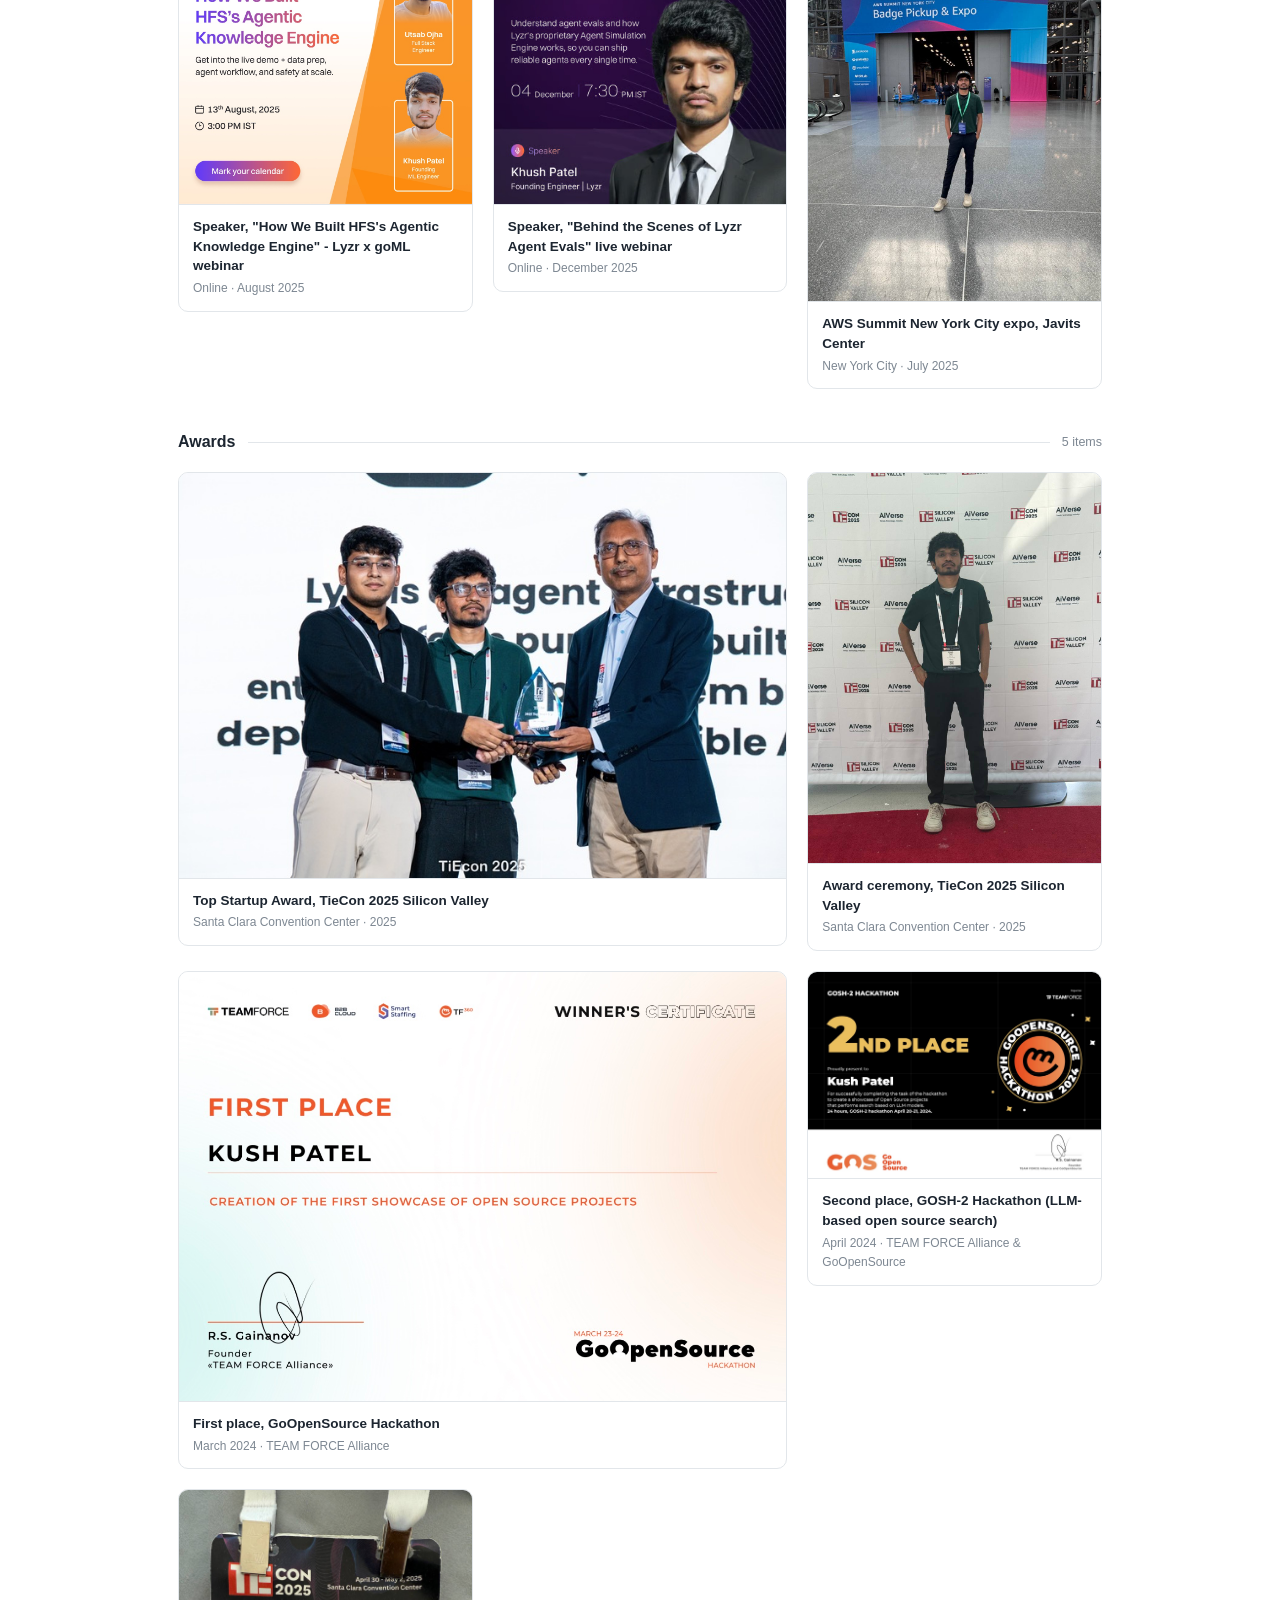
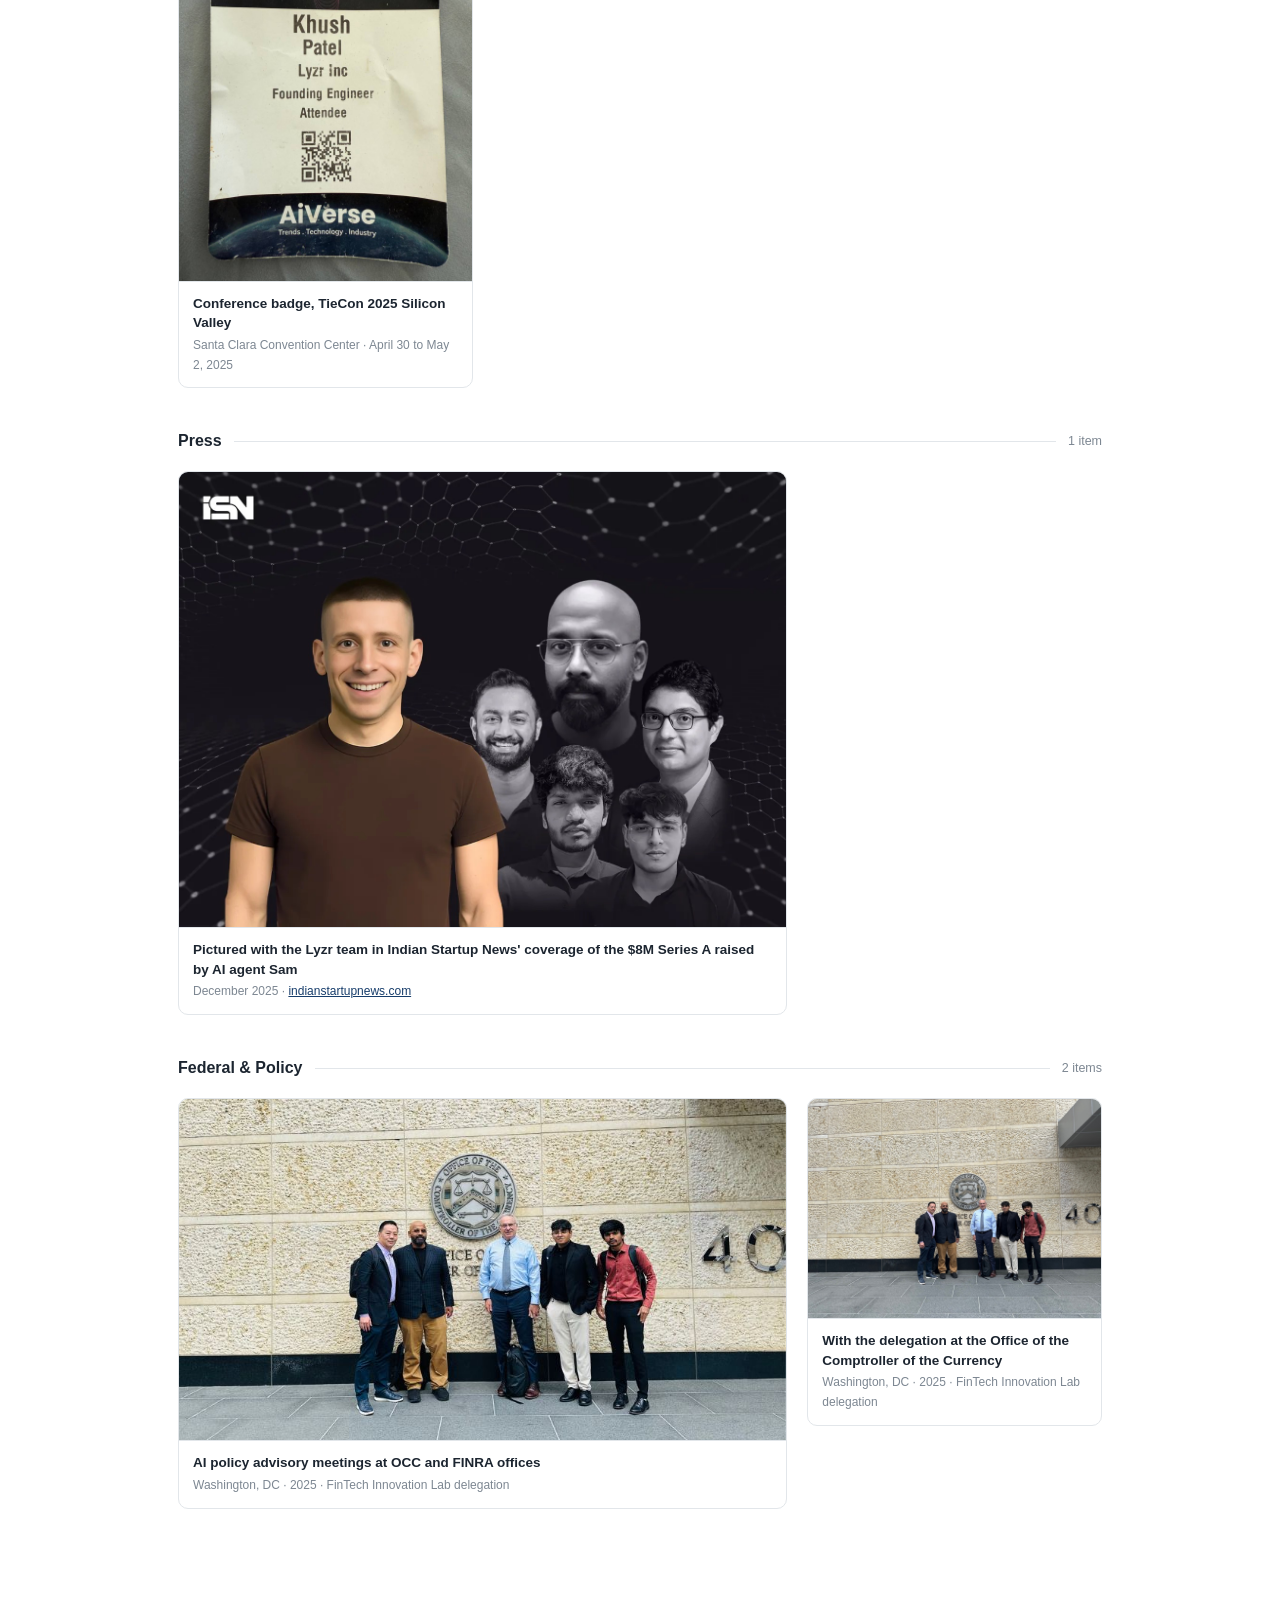
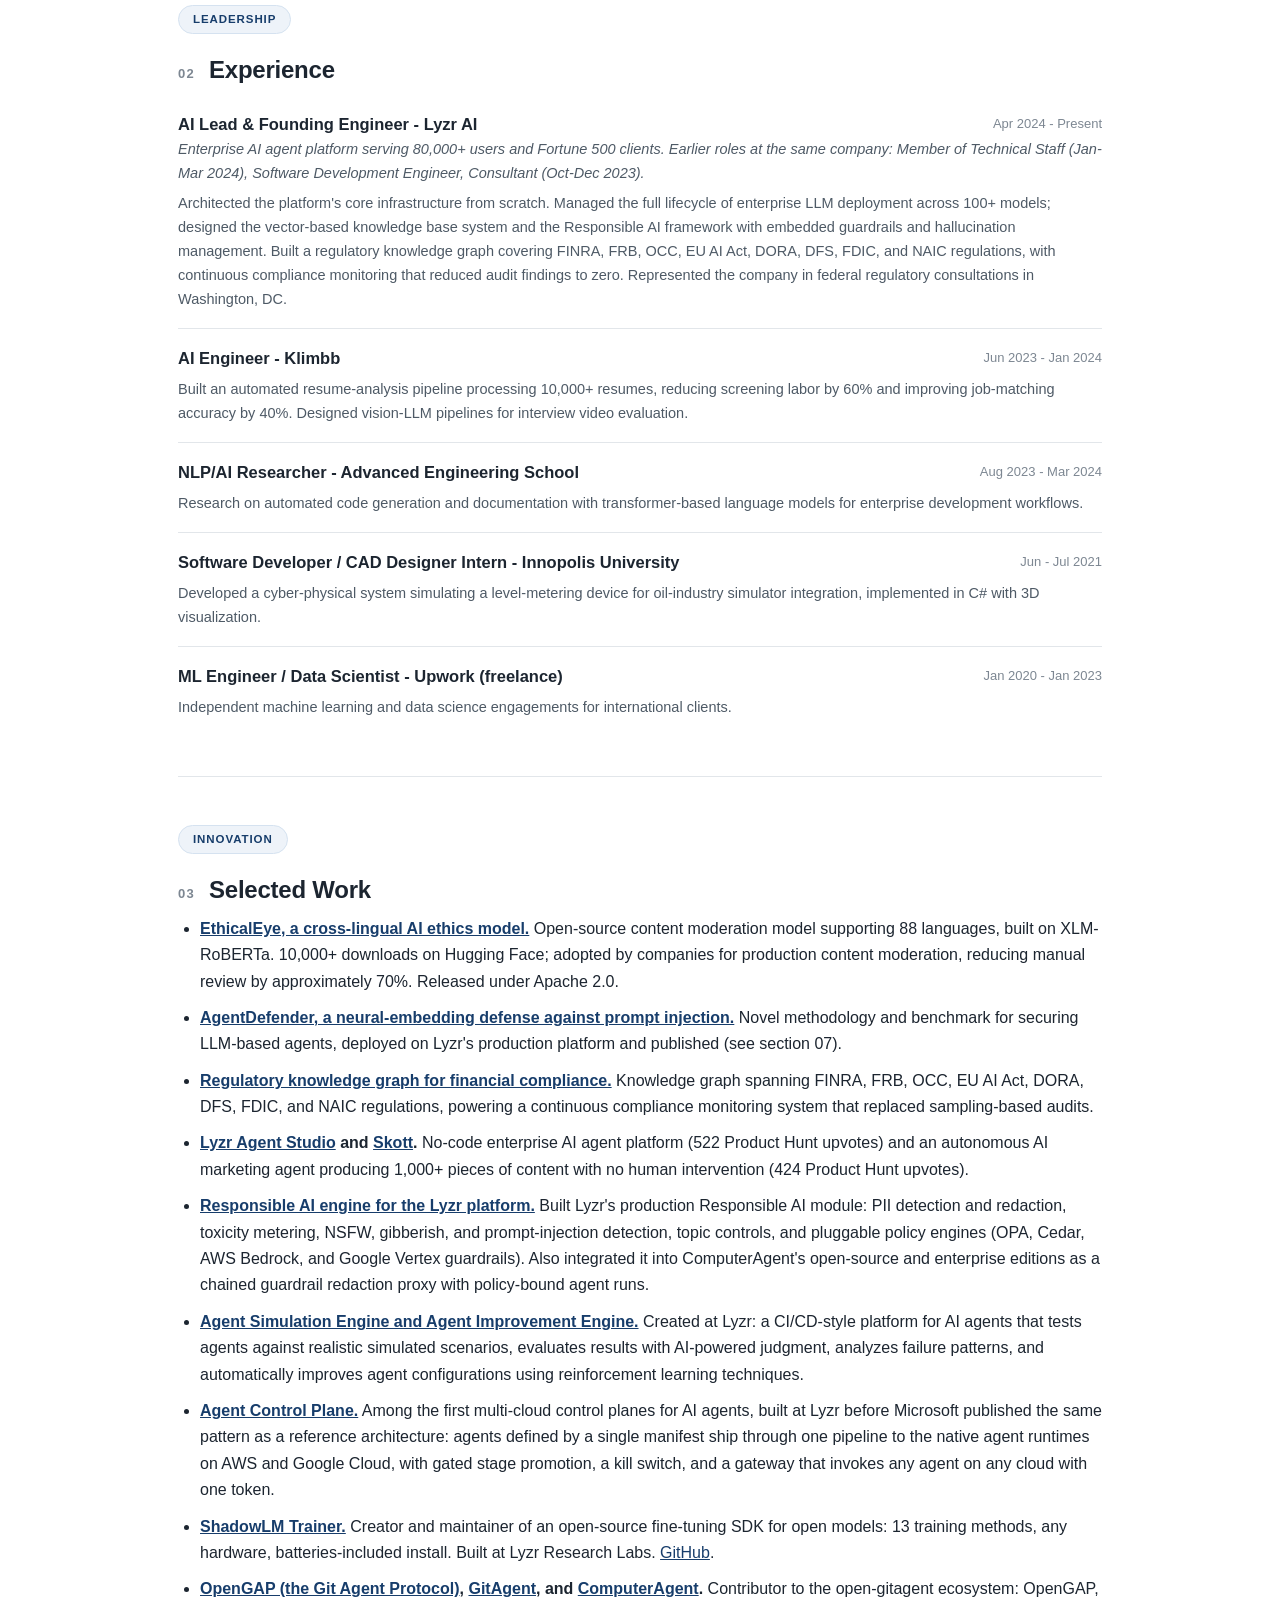
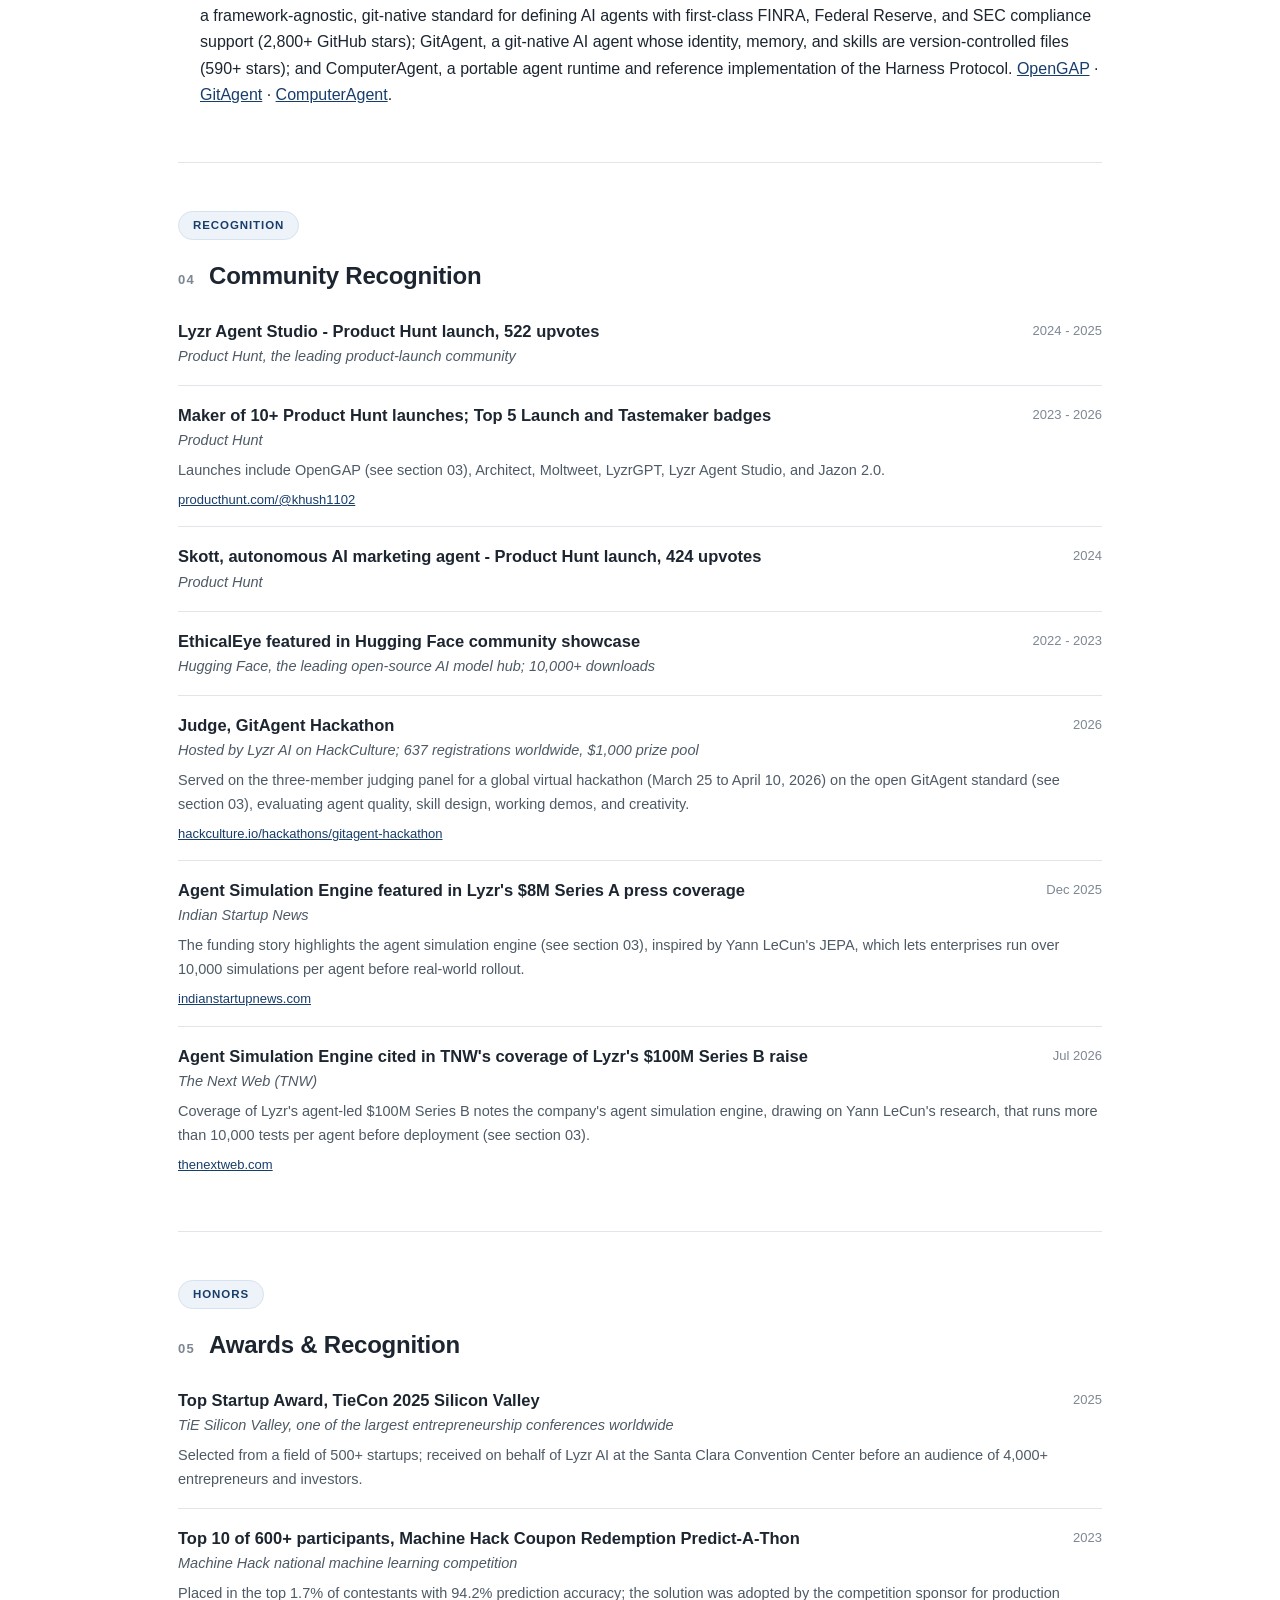
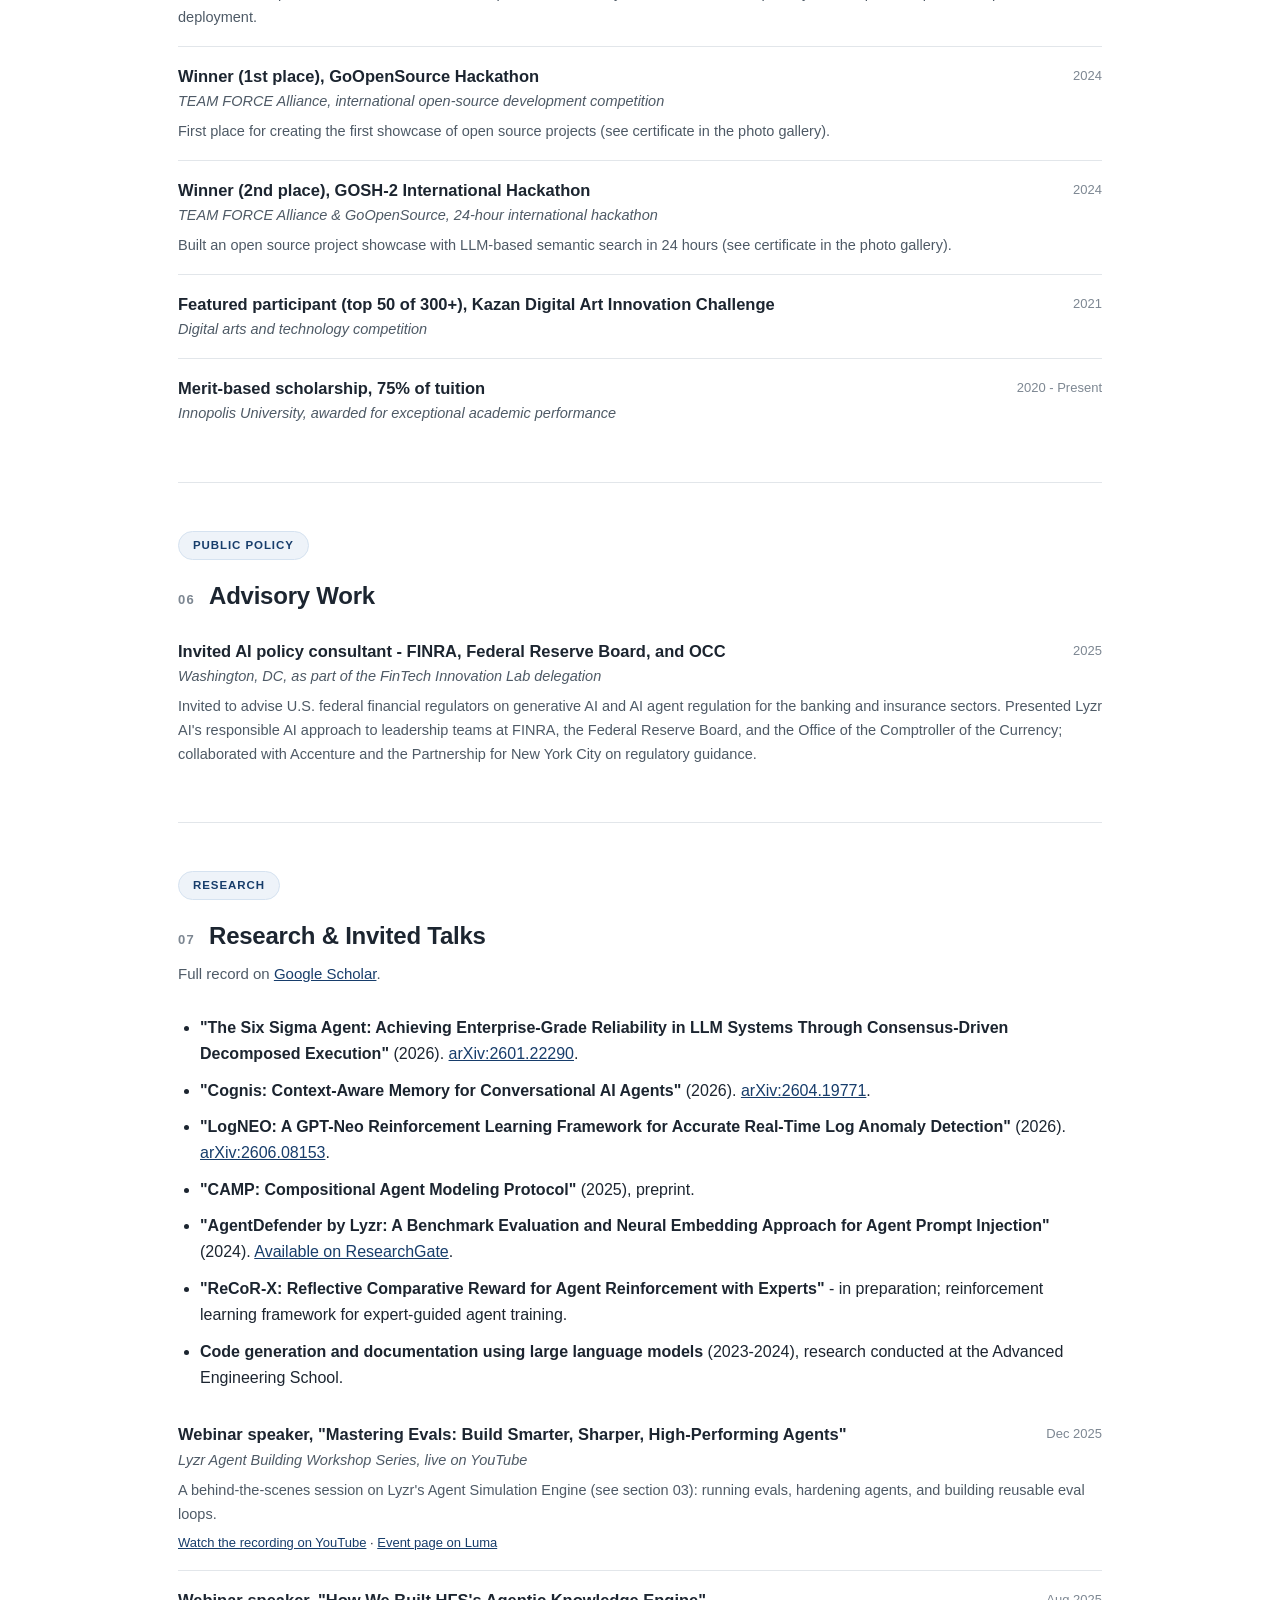
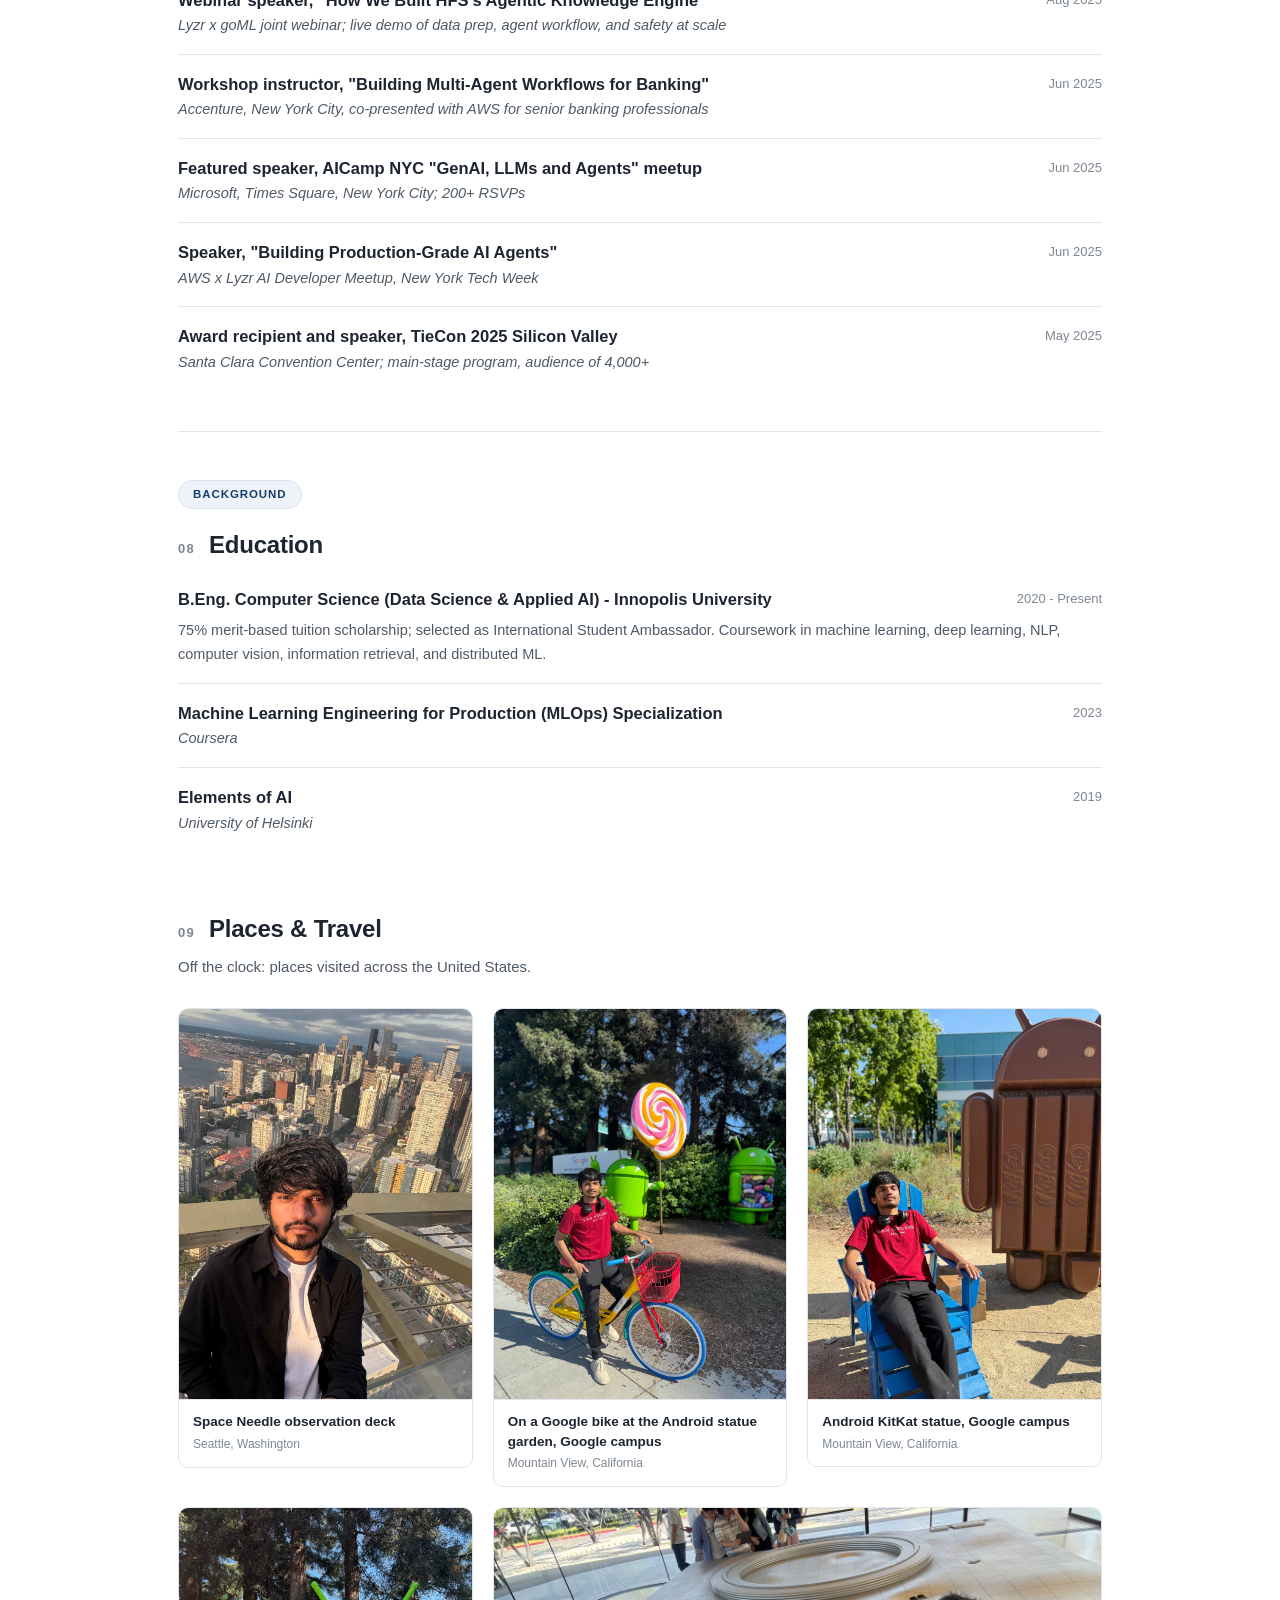
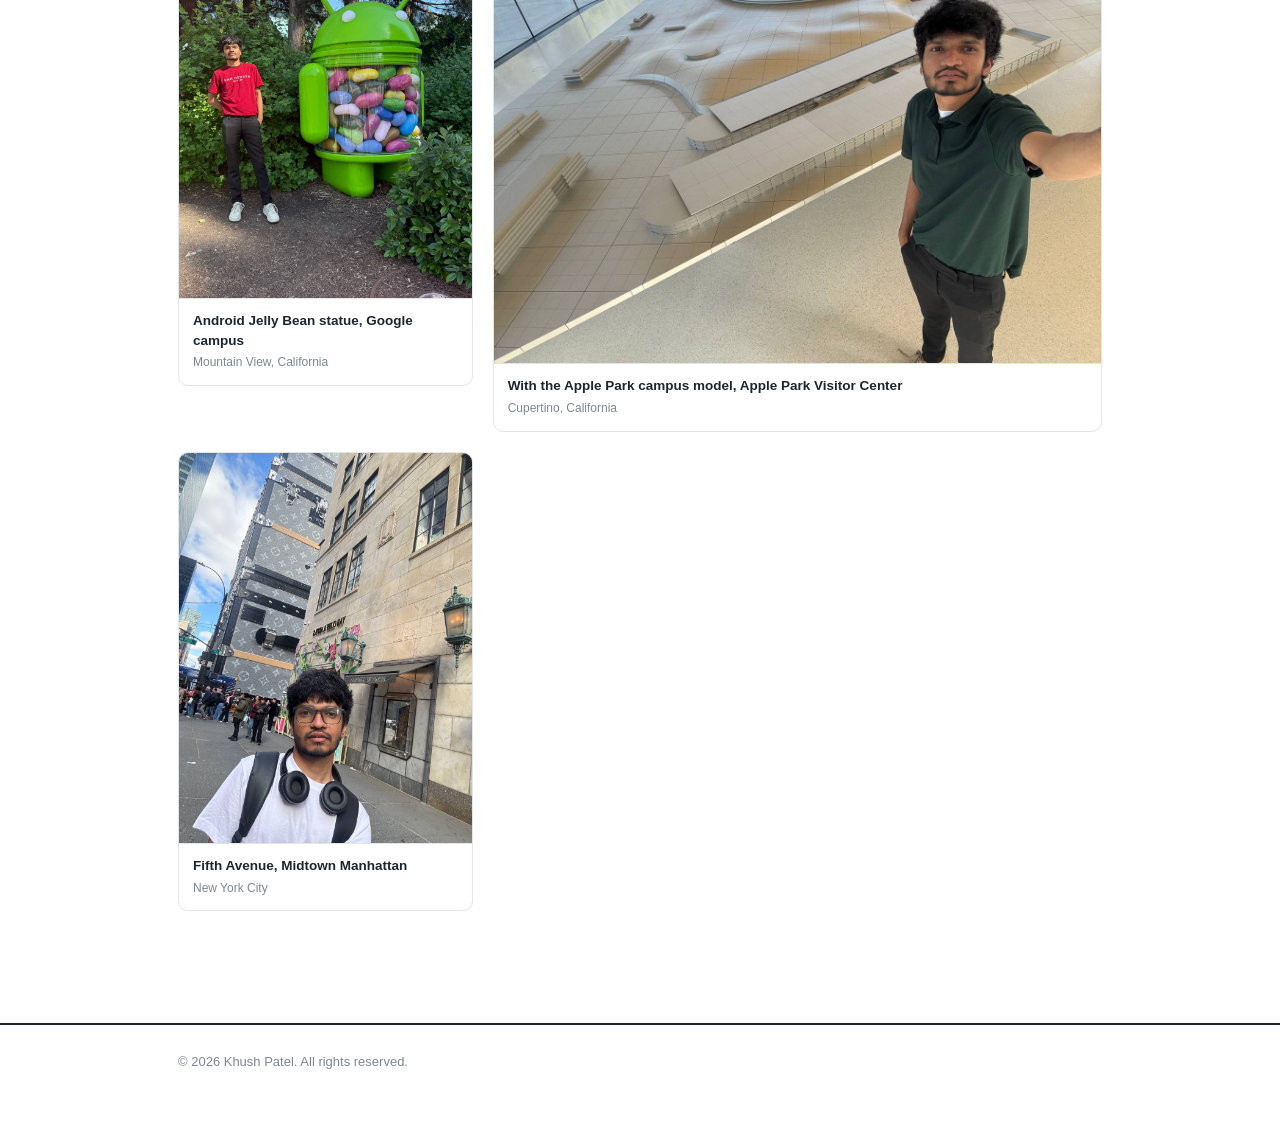
==== commit 913c4b43: "Add Product Hunt maker profile: sameAs, Community Recognition entry Co-Authored-By: Claude Fable 5 <" ====
--- a/index.html
+++ b/index.html
@@ -46,7 +46,8 @@
     "sameAs": [
       "https://www.linkedin.com/in/khush-patel-kp/",
       "https://github.com/khushpatel2002",
-      "https://scholar.google.com/citations?user=Sar3xlcAAAAJ"
+      "https://scholar.google.com/citations?user=Sar3xlcAAAAJ",
+      "https://www.producthunt.com/@khush1102"
     ]
   }
   </script>
@@ -89,7 +90,7 @@
       <a href="#gallery"><span class="num">01</span><span class="lbl">Photo Gallery</span><span class="cnt">14 items</span></a>
       <a href="#role"><span class="num">02</span><span class="lbl">Experience</span><span class="cnt">5 organizations</span></a>
       <a href="#contributions"><span class="num">03</span><span class="lbl">Selected Work</span><span class="cnt">9 projects</span></a>
-      <a href="#press"><span class="num">04</span><span class="lbl">Community Recognition</span><span class="cnt">6 items</span></a>
+      <a href="#press"><span class="num">04</span><span class="lbl">Community Recognition</span><span class="cnt">7 items</span></a>
       <a href="#awards"><span class="num">05</span><span class="lbl">Awards</span><span class="cnt">6 honors</span></a>
       <a href="#advisory"><span class="num">06</span><span class="lbl">Advisory Work</span><span class="cnt">3 federal agencies</span></a>
       <a href="#publications"><span class="num">07</span><span class="lbl">Research &amp; Talks</span><span class="cnt">13 items</span></a>
@@ -301,6 +302,15 @@
     </div>
     <div class="entry">
       <div class="top">
+        <span class="title">Maker of 10+ Product Hunt launches; Top 5 Launch and Tastemaker badges</span>
+        <span class="date">2023 - 2026</span>
+      </div>
+      <div class="org">Product Hunt</div>
+      <div class="desc">Launches include OpenGAP (see section 03), Architect, Moltweet, LyzrGPT, Lyzr Agent Studio, and Jazon 2.0.</div>
+      <div class="src"><a href="https://www.producthunt.com/@khush1102">producthunt.com/@khush1102</a></div>
+    </div>
+    <div class="entry">
+      <div class="top">
         <span class="title">Skott, autonomous AI marketing agent - Product Hunt launch, 424 upvotes</span>
         <span class="date">2024</span>
       </div>
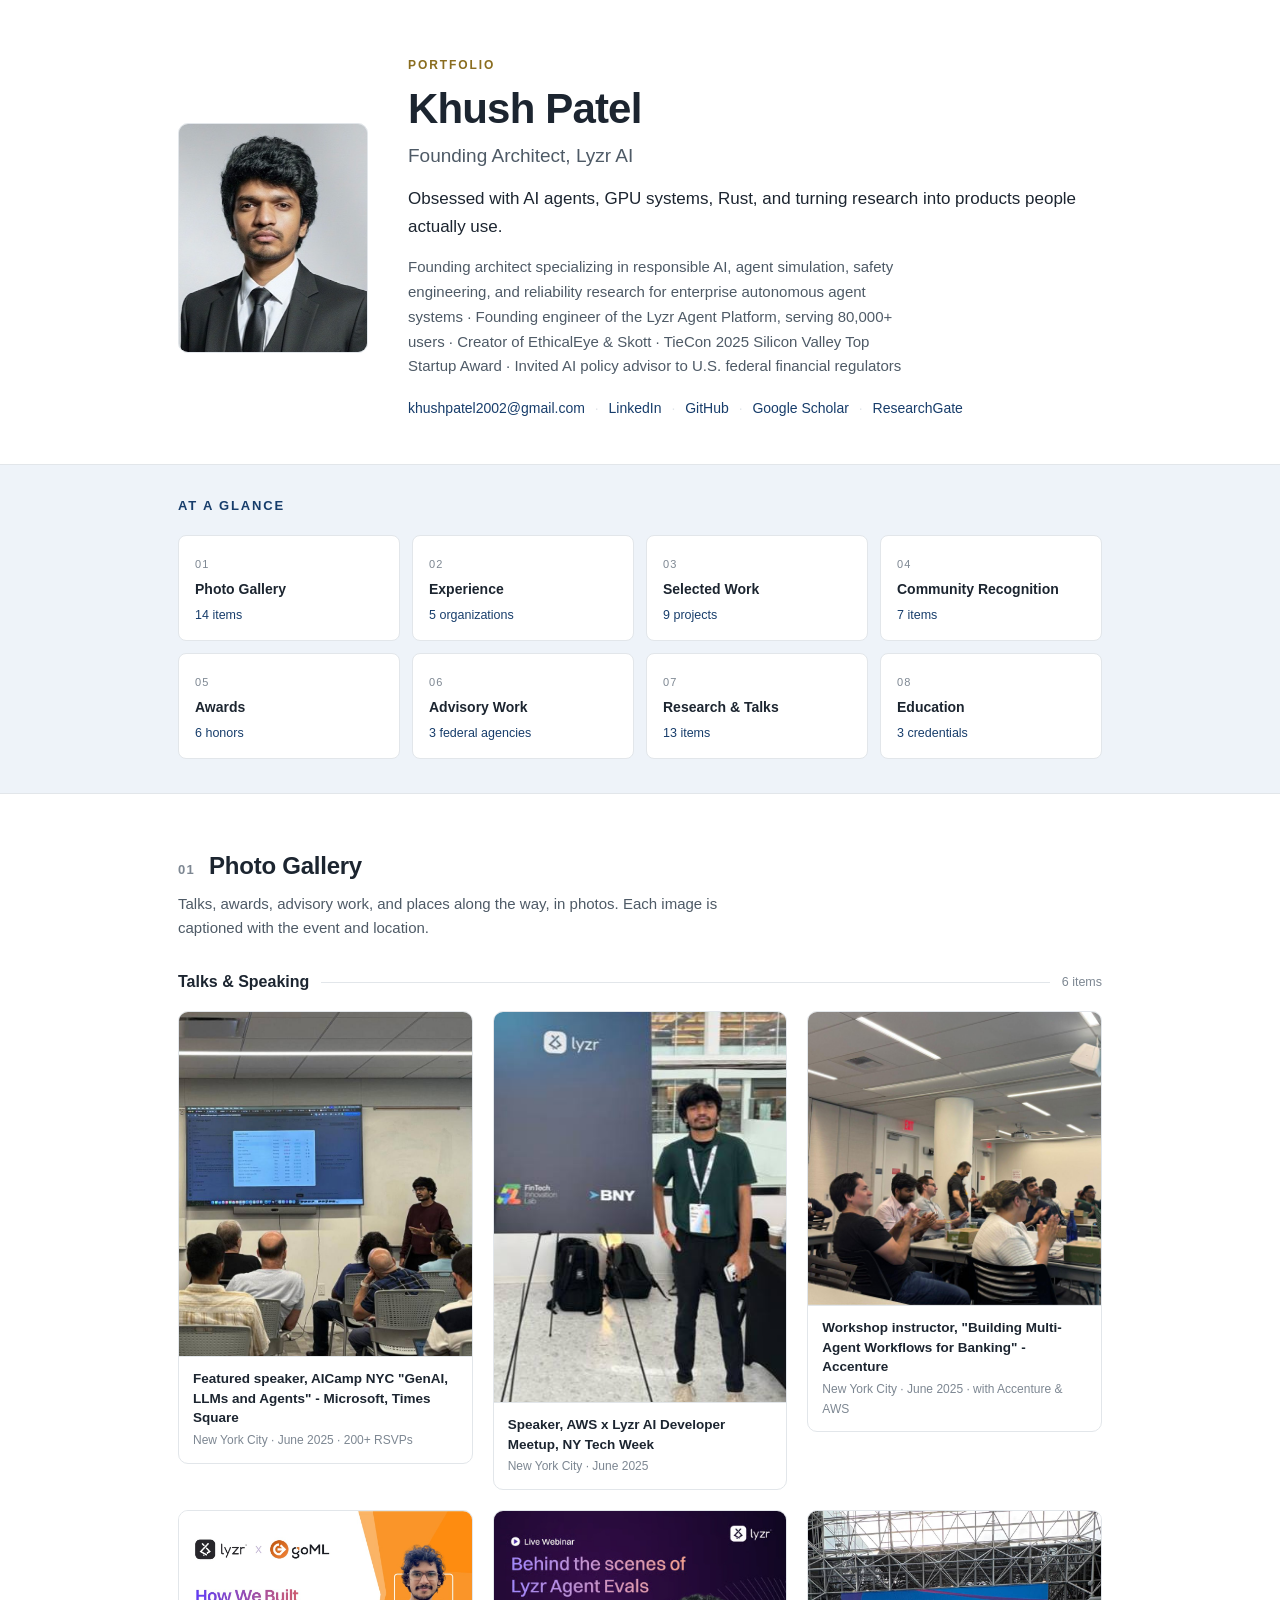
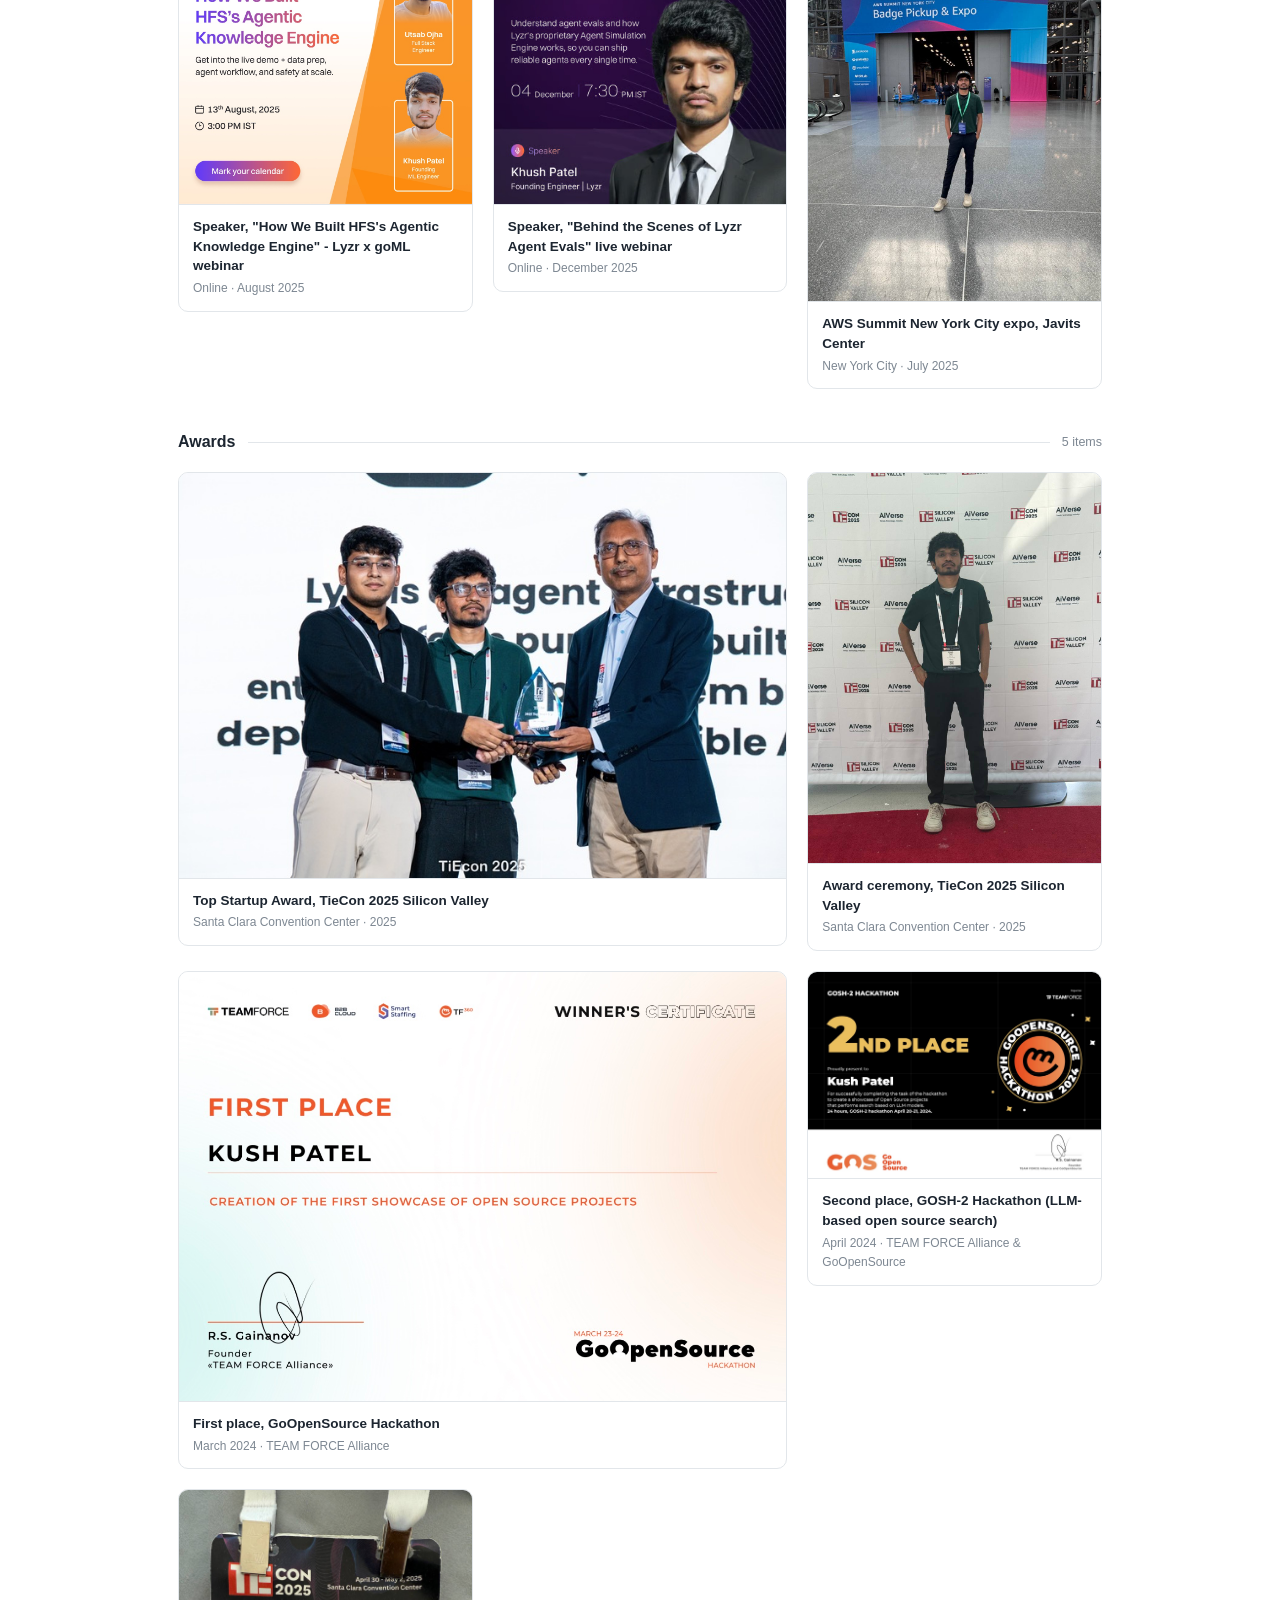
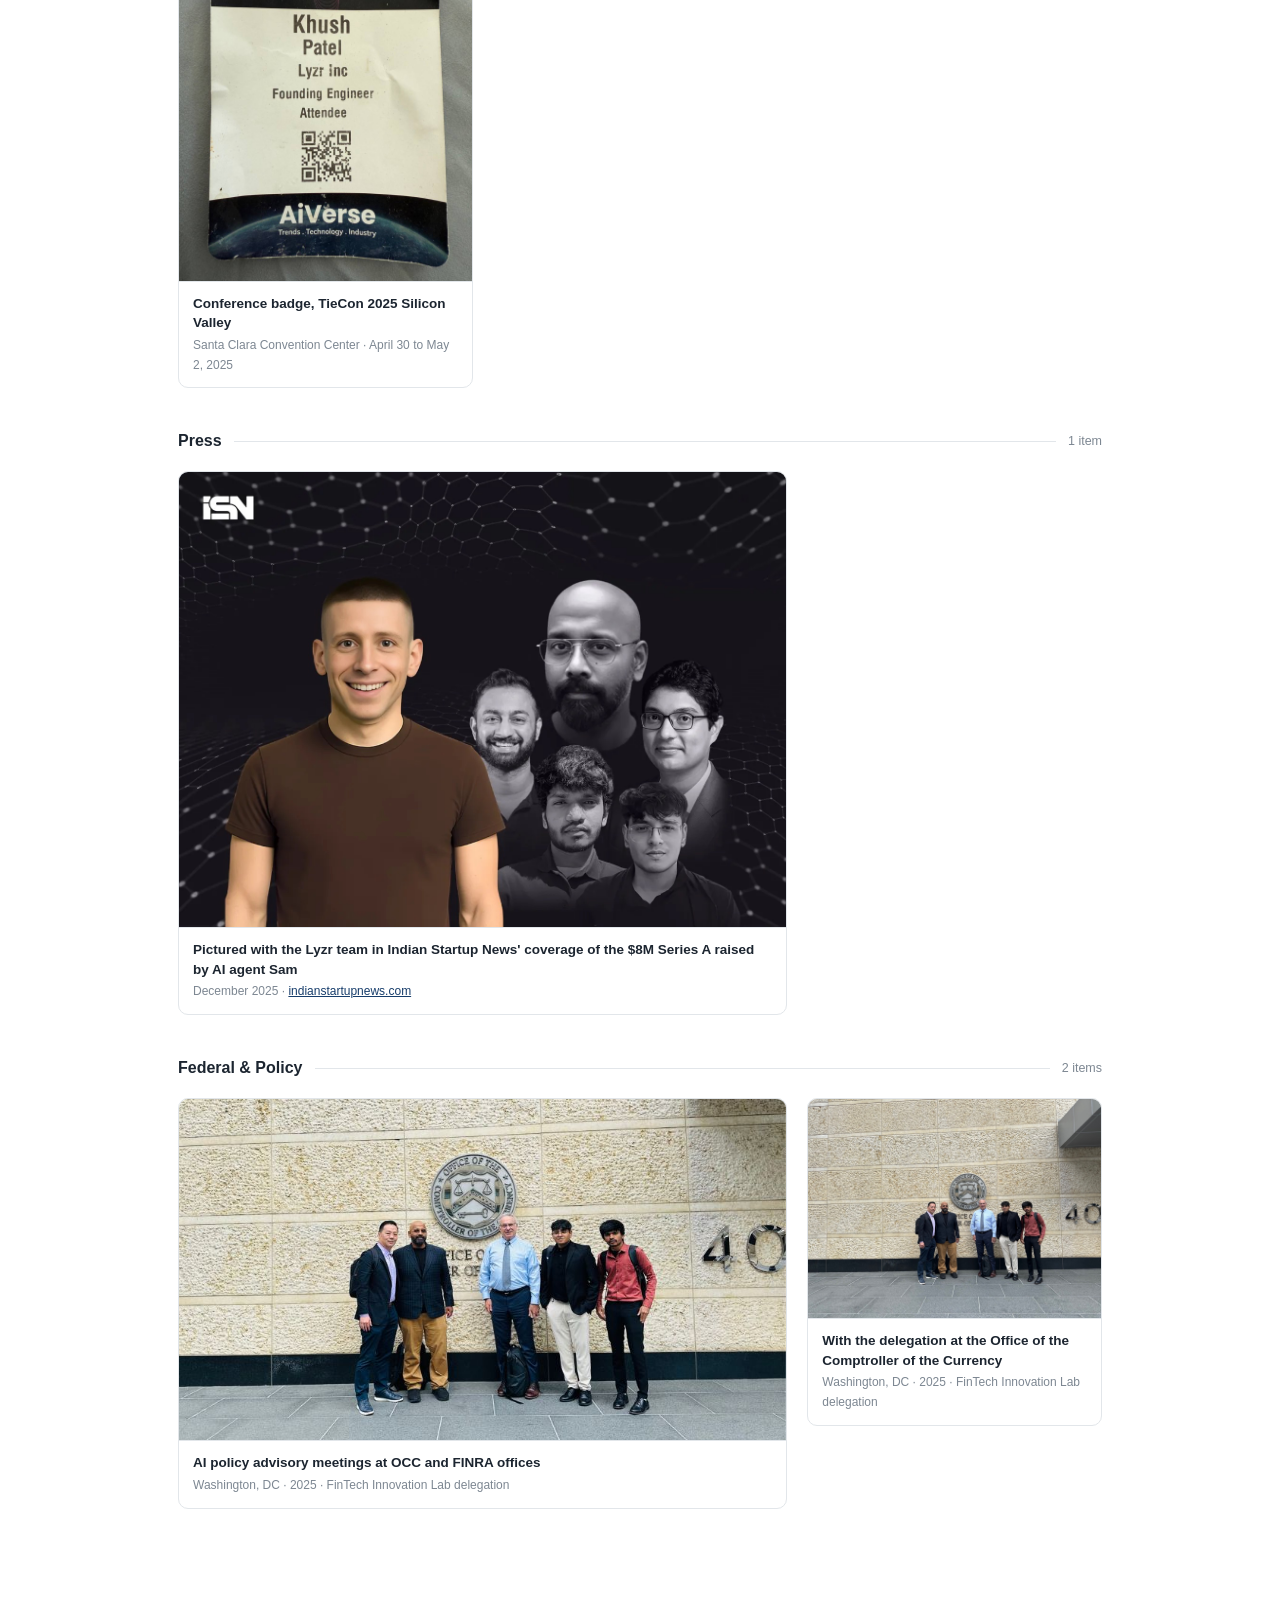
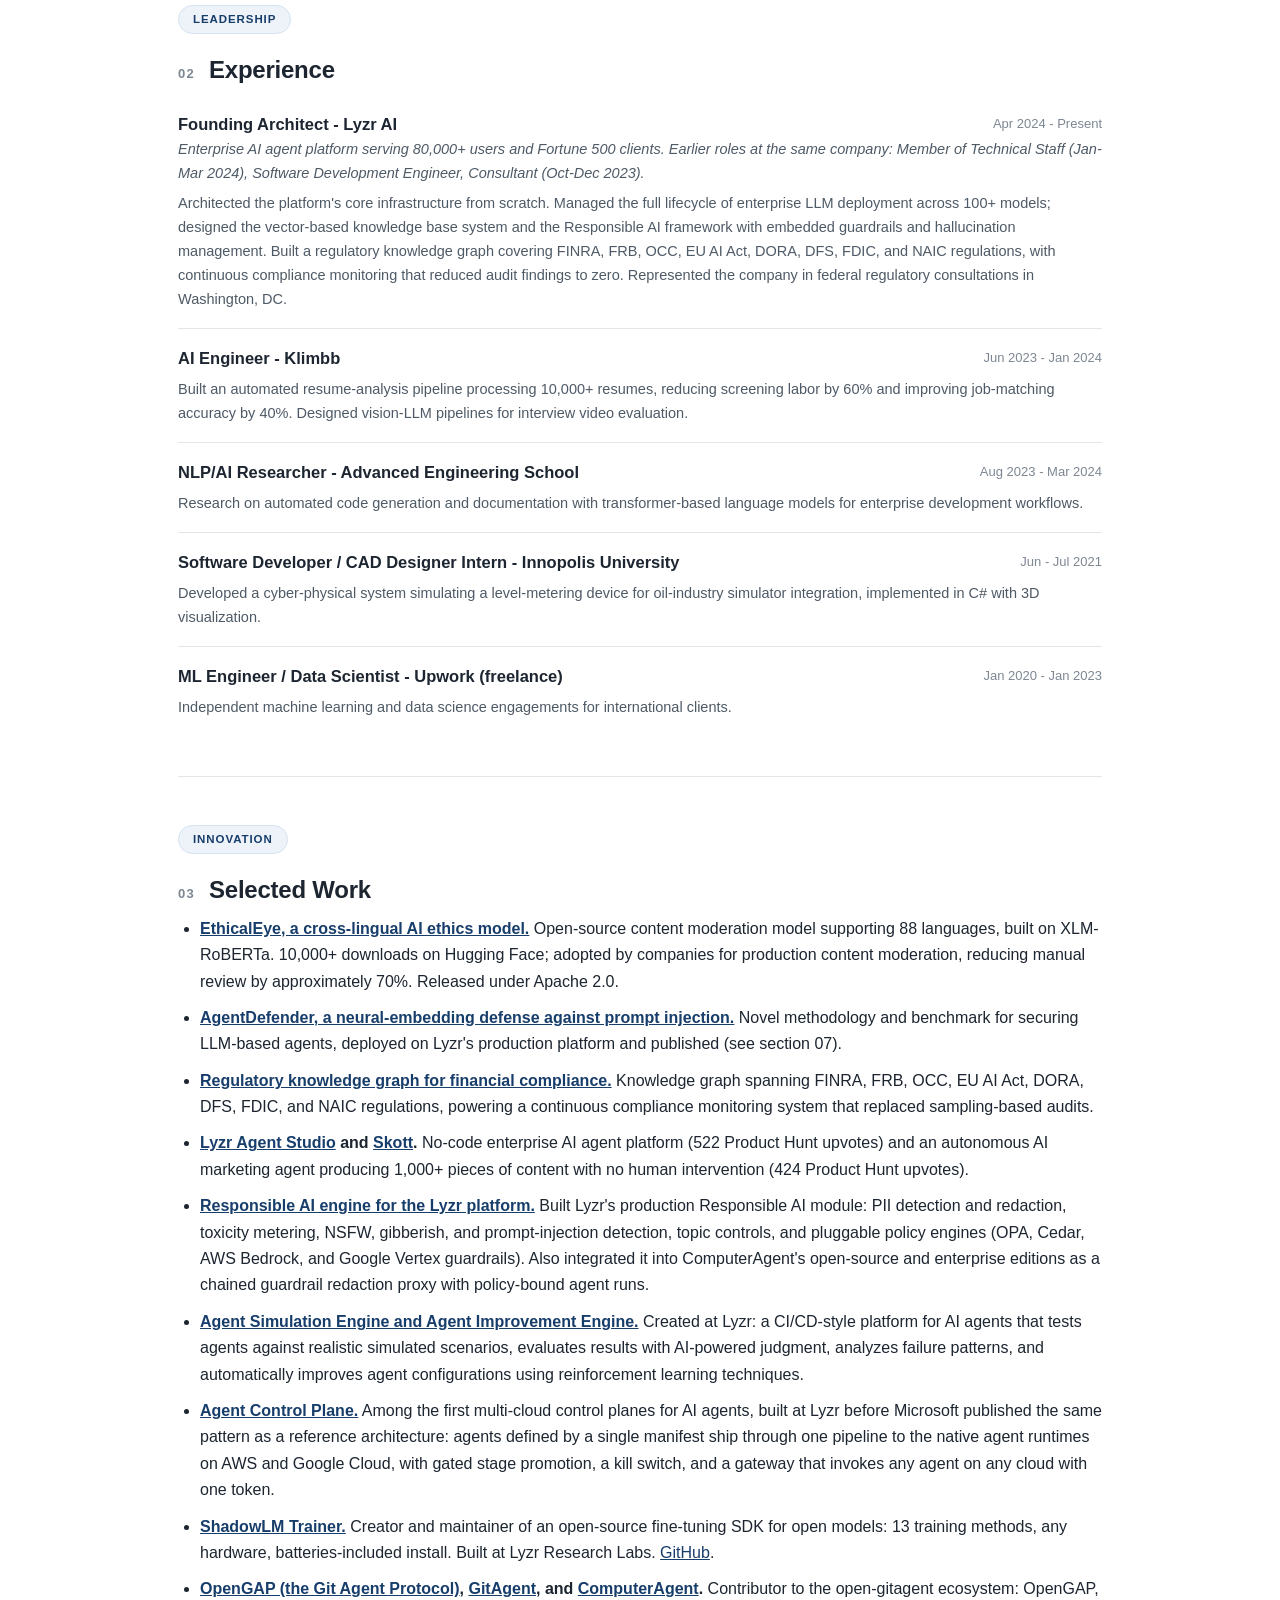
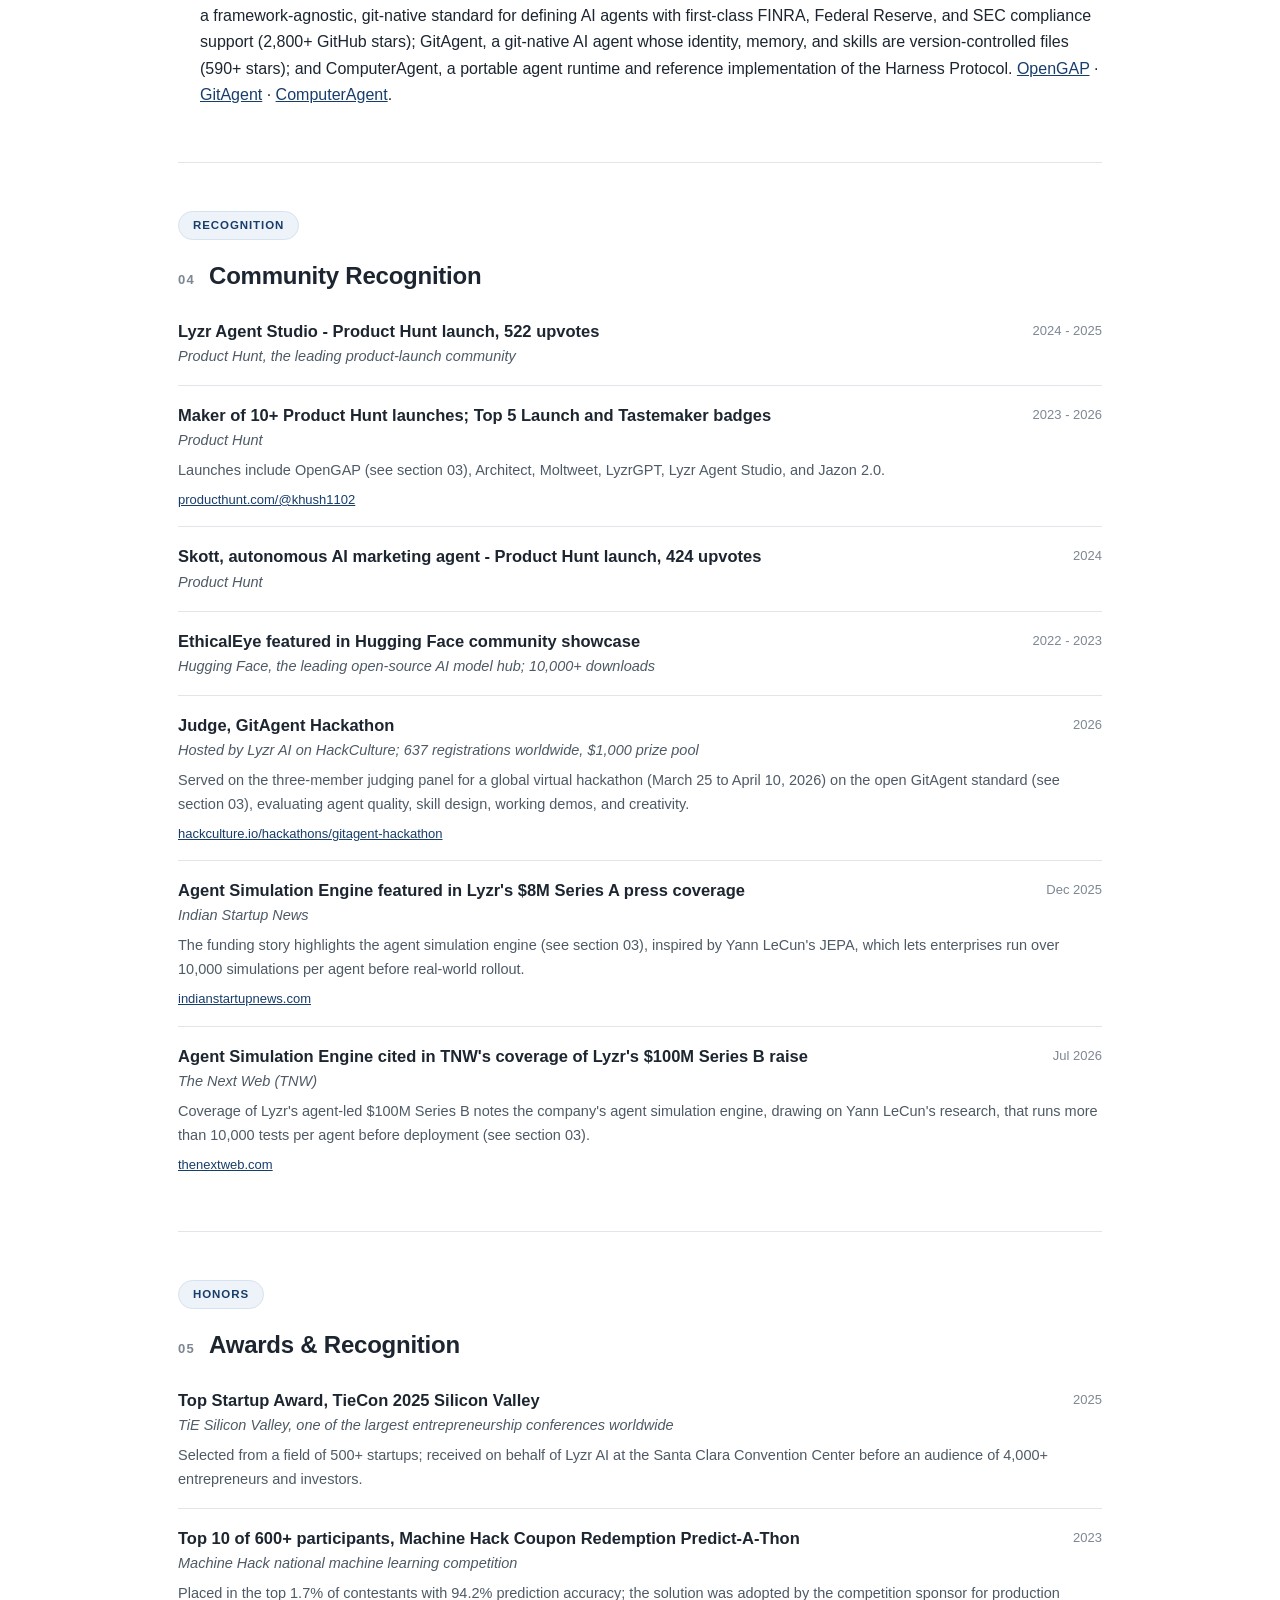
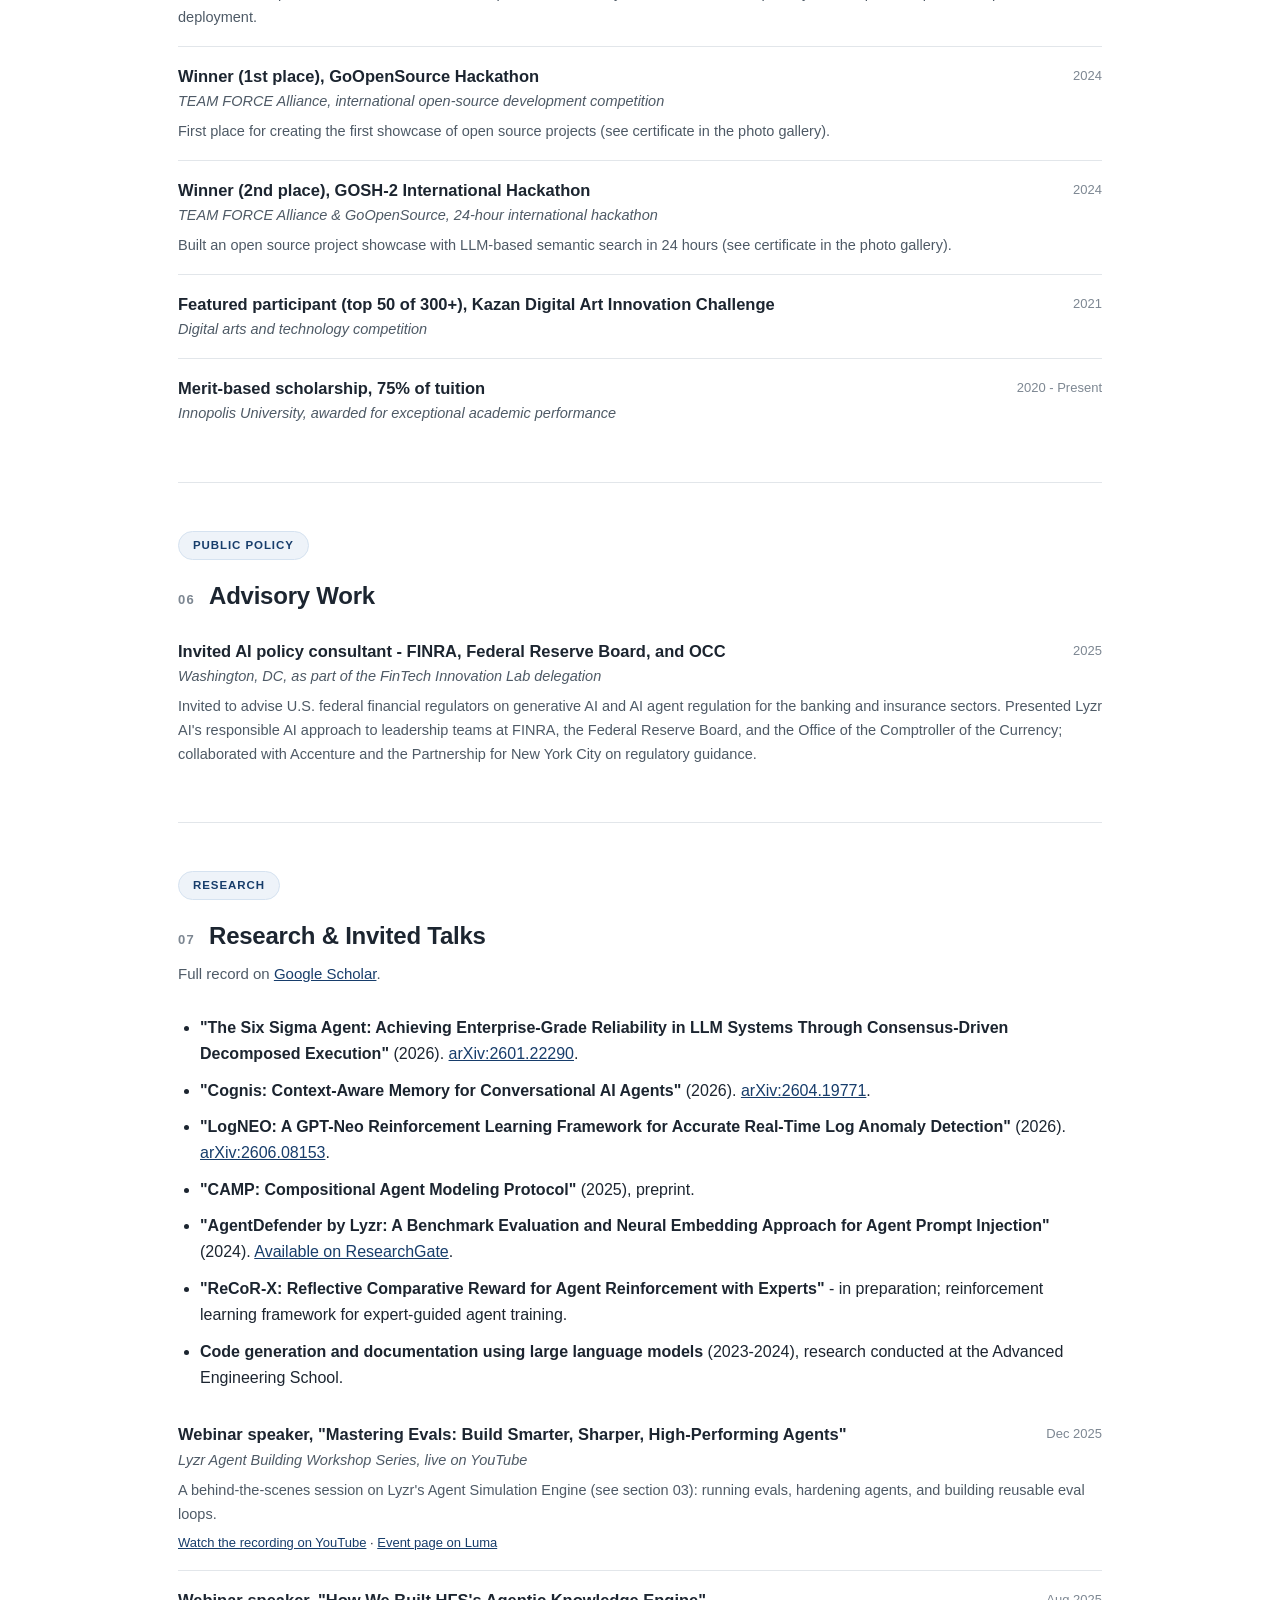
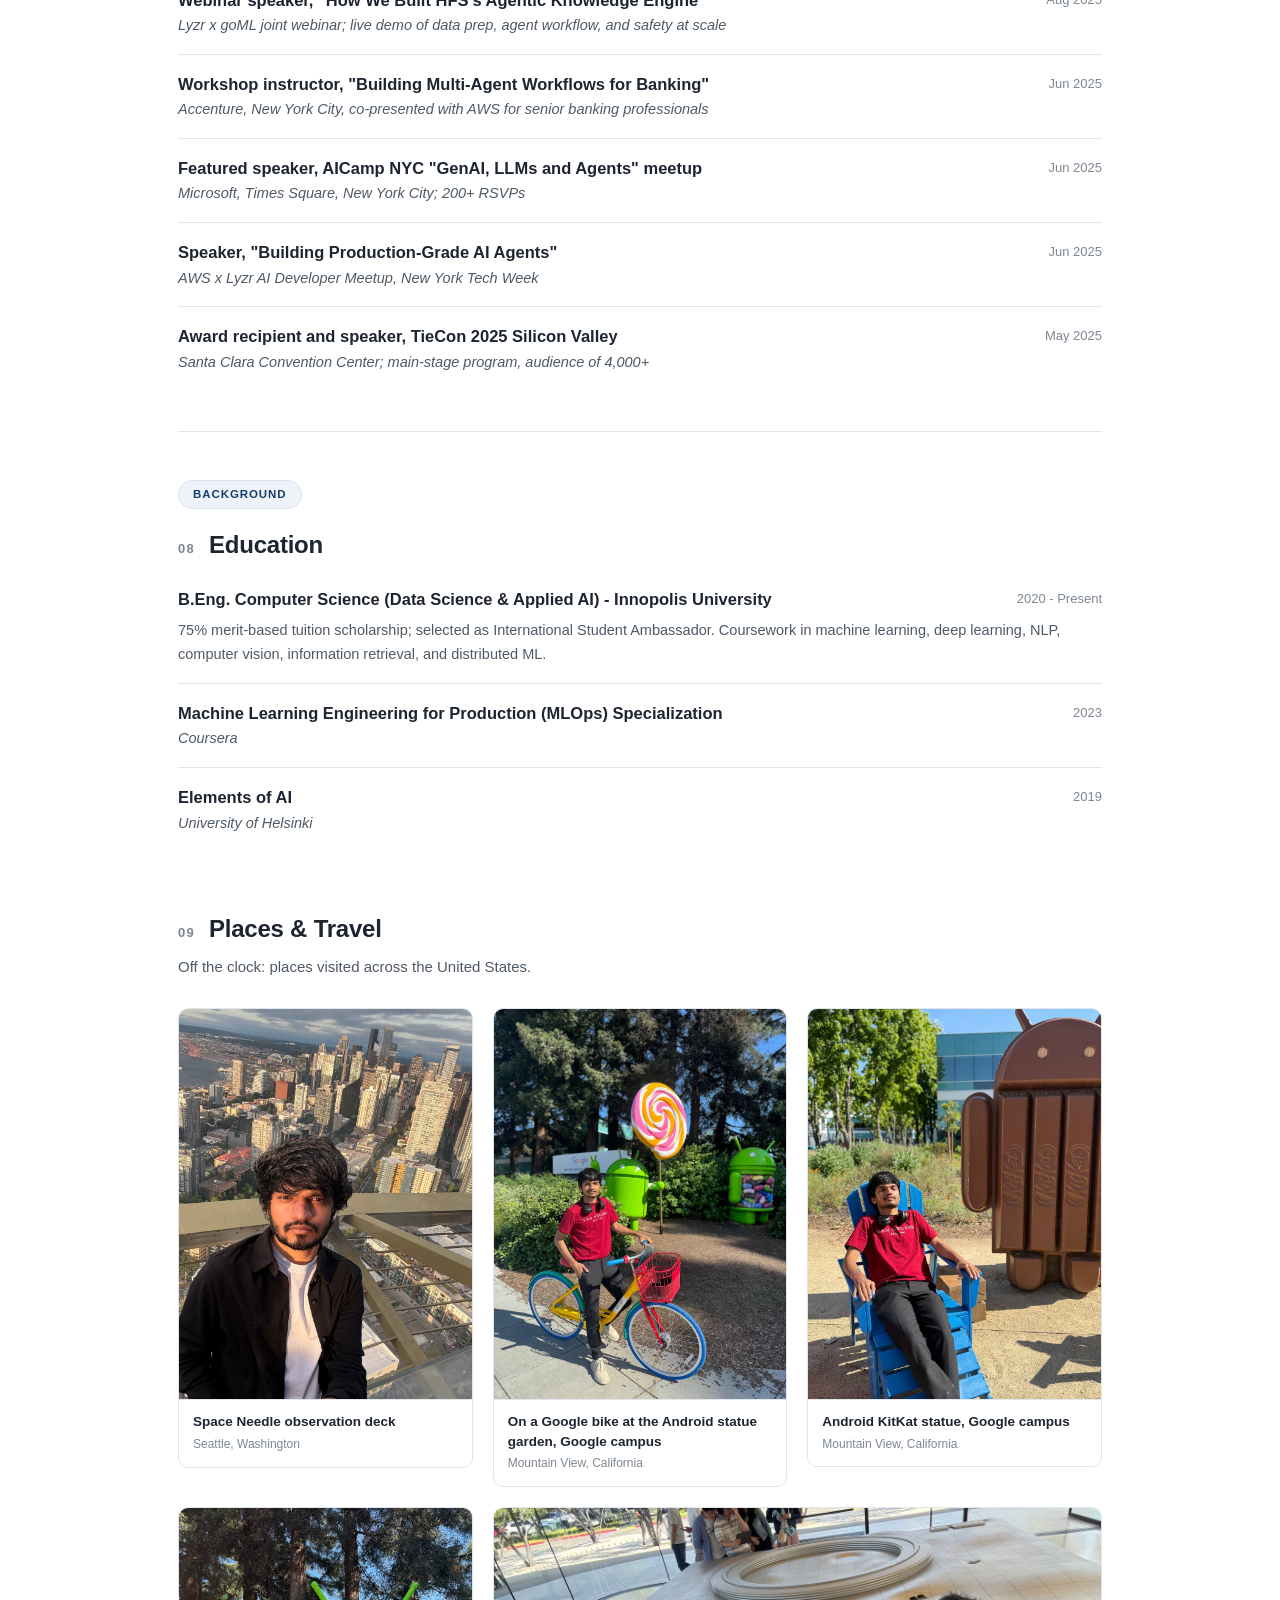
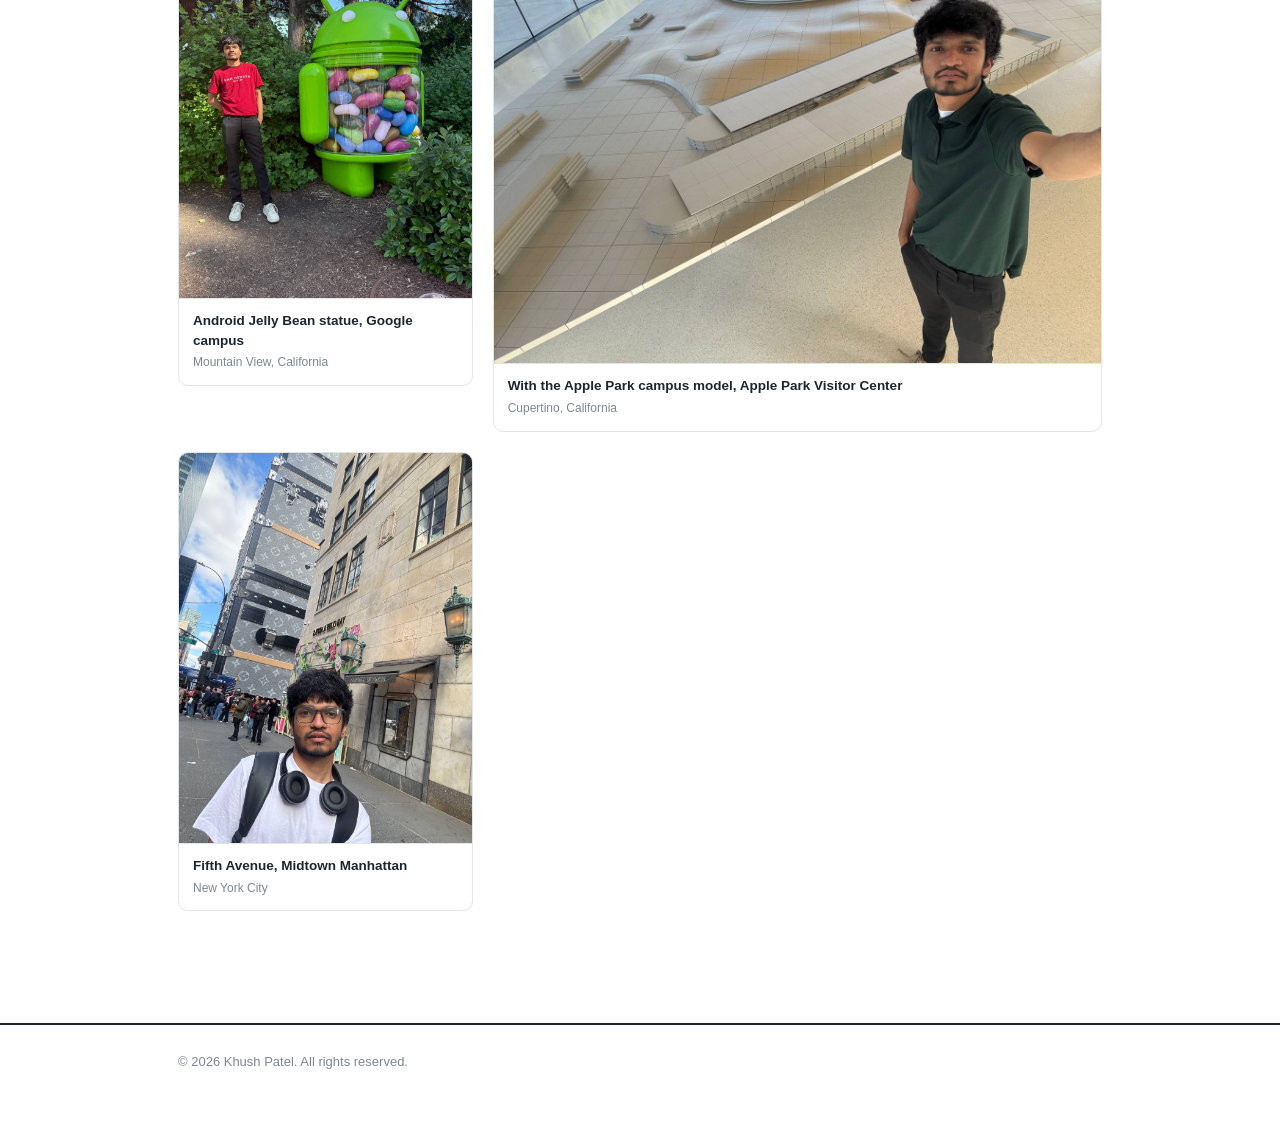
==== commit edbd8a27: "Update role to Founding Architect across site (per Lyzr's public usage) Co-Authored-By: Claude Fable" ====
--- a/index.html
+++ b/index.html
@@ -11,9 +11,9 @@
   <!-- End Google Tag Manager -->
   <meta name="google-site-verification" content="T7NOsmkoZAfjxj6PrZEihN4OUilS_wV3Lu-nWcouKb0">
   <meta name="viewport" content="width=device-width, initial-scale=1.0">
-  <title>Khush Patel | Founding Engineer, Responsible AI &amp; Agent Simulation at Lyzr AI</title>
-  <meta name="description" content="Khush Patel is a Founding Engineer at Lyzr AI with specialized knowledge in responsible AI, agent simulation, safety engineering, and reliability research for enterprise autonomous agent systems. Creator of the Agent Simulation Engine and Responsible AI engine; awards, research publications, and invited talks.">
-  <meta name="keywords" content="Khush Patel, responsible AI, agent simulation, AI safety engineering, AI reliability research, autonomous agents, multi-agent systems, agent evaluation, Lyzr AI, founding engineer">
+  <title>Khush Patel | Founding Architect, Responsible AI &amp; Agent Simulation at Lyzr AI</title>
+  <meta name="description" content="Khush Patel is Founding Architect at Lyzr AI with specialized knowledge in responsible AI, agent simulation, safety engineering, and reliability research for enterprise autonomous agent systems. Creator of the Agent Simulation Engine and Responsible AI engine; awards, research publications, and invited talks.">
+  <meta name="keywords" content="Khush Patel, responsible AI, agent simulation, AI safety engineering, AI reliability research, autonomous agents, multi-agent systems, agent evaluation, Lyzr AI, founding architect">
   <meta name="author" content="Khush Patel">
   <link rel="canonical" href="https://patelkhush.com/">
   <link rel="icon" href="/favicon.svg" type="image/svg+xml">
@@ -21,13 +21,13 @@
   <link rel="apple-touch-icon" href="/apple-touch-icon.png">
   <meta property="og:type" content="profile">
   <meta property="og:site_name" content="Khush Patel">
-  <meta property="og:title" content="Khush Patel | Founding Engineer, Responsible AI &amp; Agent Simulation at Lyzr AI">
-  <meta property="og:description" content="Founding Engineer at Lyzr AI specializing in responsible AI, agent simulation, safety engineering, and reliability research for enterprise autonomous agent systems.">
+  <meta property="og:title" content="Khush Patel | Founding Architect, Responsible AI &amp; Agent Simulation at Lyzr AI">
+  <meta property="og:description" content="Founding Architect at Lyzr AI specializing in responsible AI, agent simulation, safety engineering, and reliability research for enterprise autonomous agent systems.">
   <meta property="og:url" content="https://patelkhush.com/">
   <meta property="og:image" content="https://patelkhush.com/images/khush-patel-portrait.jpg">
   <meta name="twitter:card" content="summary_large_image">
-  <meta name="twitter:title" content="Khush Patel | Founding Engineer, Responsible AI &amp; Agent Simulation at Lyzr AI">
-  <meta name="twitter:description" content="Founding Engineer at Lyzr AI specializing in responsible AI, agent simulation, safety engineering, and reliability research for enterprise autonomous agent systems.">
+  <meta name="twitter:title" content="Khush Patel | Founding Architect, Responsible AI &amp; Agent Simulation at Lyzr AI">
+  <meta name="twitter:description" content="Founding Architect at Lyzr AI specializing in responsible AI, agent simulation, safety engineering, and reliability research for enterprise autonomous agent systems.">
   <meta name="twitter:image" content="https://patelkhush.com/images/khush-patel-portrait.jpg">
   <script type="application/ld+json">
   {
@@ -36,8 +36,8 @@
     "name": "Khush Patel",
     "url": "https://patelkhush.com/",
     "image": "https://patelkhush.com/images/khush-patel-portrait.jpg",
-    "jobTitle": "Founding Engineer, Responsible AI & Agent Simulation",
-    "description": "Founding Engineer at Lyzr AI with specialized knowledge in responsible AI, agent simulation, safety engineering, and reliability research for enterprise autonomous agent systems.",
+    "jobTitle": "Founding Architect, Responsible AI & Agent Simulation",
+    "description": "Founding Architect at Lyzr AI with specialized knowledge in responsible AI, agent simulation, safety engineering, and reliability research for enterprise autonomous agent systems.",
     "worksFor": { "@type": "Organization", "name": "Lyzr AI", "url": "https://www.lyzr.ai/" },
     "alumniOf": { "@type": "CollegeOrUniversity", "name": "Innopolis University" },
     "email": "mailto:khushpatel2002@gmail.com",
@@ -68,9 +68,9 @@
     <div>
       <div class="kicker">Portfolio</div>
       <h1>Khush Patel</h1>
-      <div class="role">AI Lead &amp; Founding Engineer, Lyzr AI</div>
+      <div class="role">Founding Architect, Lyzr AI</div>
       <p class="loveline">Obsessed with AI agents, GPU systems, Rust, and turning research into products people actually use.</p>
-      <p class="summary">Founding engineer specializing in responsible AI, agent simulation, safety engineering, and reliability research for enterprise autonomous agent systems &middot; Founding engineer of the Lyzr Agent Platform, serving 80,000+ users &middot; Creator of EthicalEye &amp; Skott &middot; TieCon 2025 Silicon Valley Top Startup Award &middot; Invited AI policy advisor to U.S. federal financial regulators</p>
+      <p class="summary">Founding architect specializing in responsible AI, agent simulation, safety engineering, and reliability research for enterprise autonomous agent systems &middot; Founding engineer of the Lyzr Agent Platform, serving 80,000+ users &middot; Creator of EthicalEye &amp; Skott &middot; TieCon 2025 Silicon Valley Top Startup Award &middot; Invited AI policy advisor to U.S. federal financial regulators</p>
       <div class="contact-line">
         <a href="mailto:khushpatel2002@gmail.com">khushpatel2002@gmail.com</a> <span>&middot;</span>
         <a href="https://www.linkedin.com/in/khush-patel-kp/">LinkedIn</a> <span>&middot;</span>
@@ -236,7 +236,7 @@
     <h2 class="sec"><span class="no">02</span> Experience</h2>
     <div class="entry">
       <div class="top">
-        <span class="title">AI Lead &amp; Founding Engineer - Lyzr AI</span>
+        <span class="title">Founding Architect - Lyzr AI</span>
         <span class="date">Apr 2024 - Present</span>
       </div>
       <div class="org">Enterprise AI agent platform serving 80,000+ users and Fortune 500 clients. Earlier roles at the same company: Member of Technical Staff (Jan-Mar 2024), Software Development Engineer, Consultant (Oct-Dec 2023).</div>
